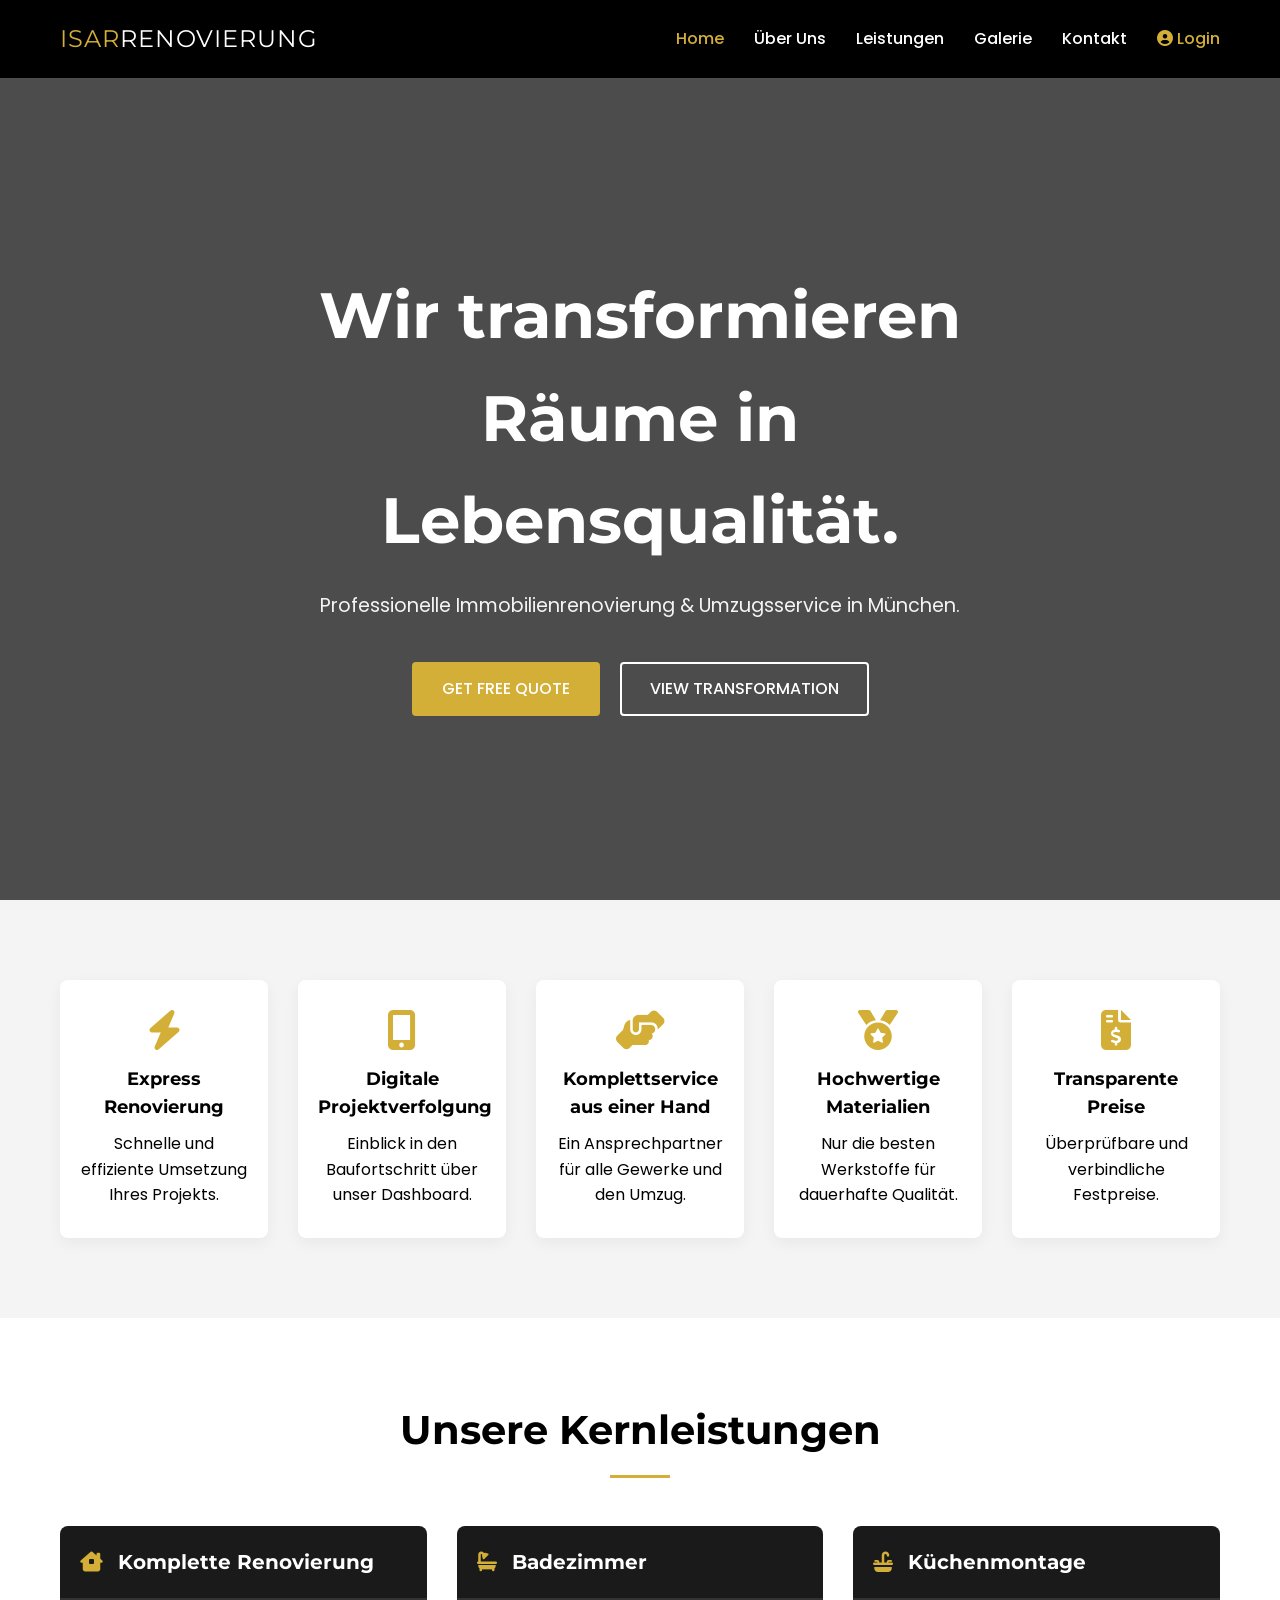
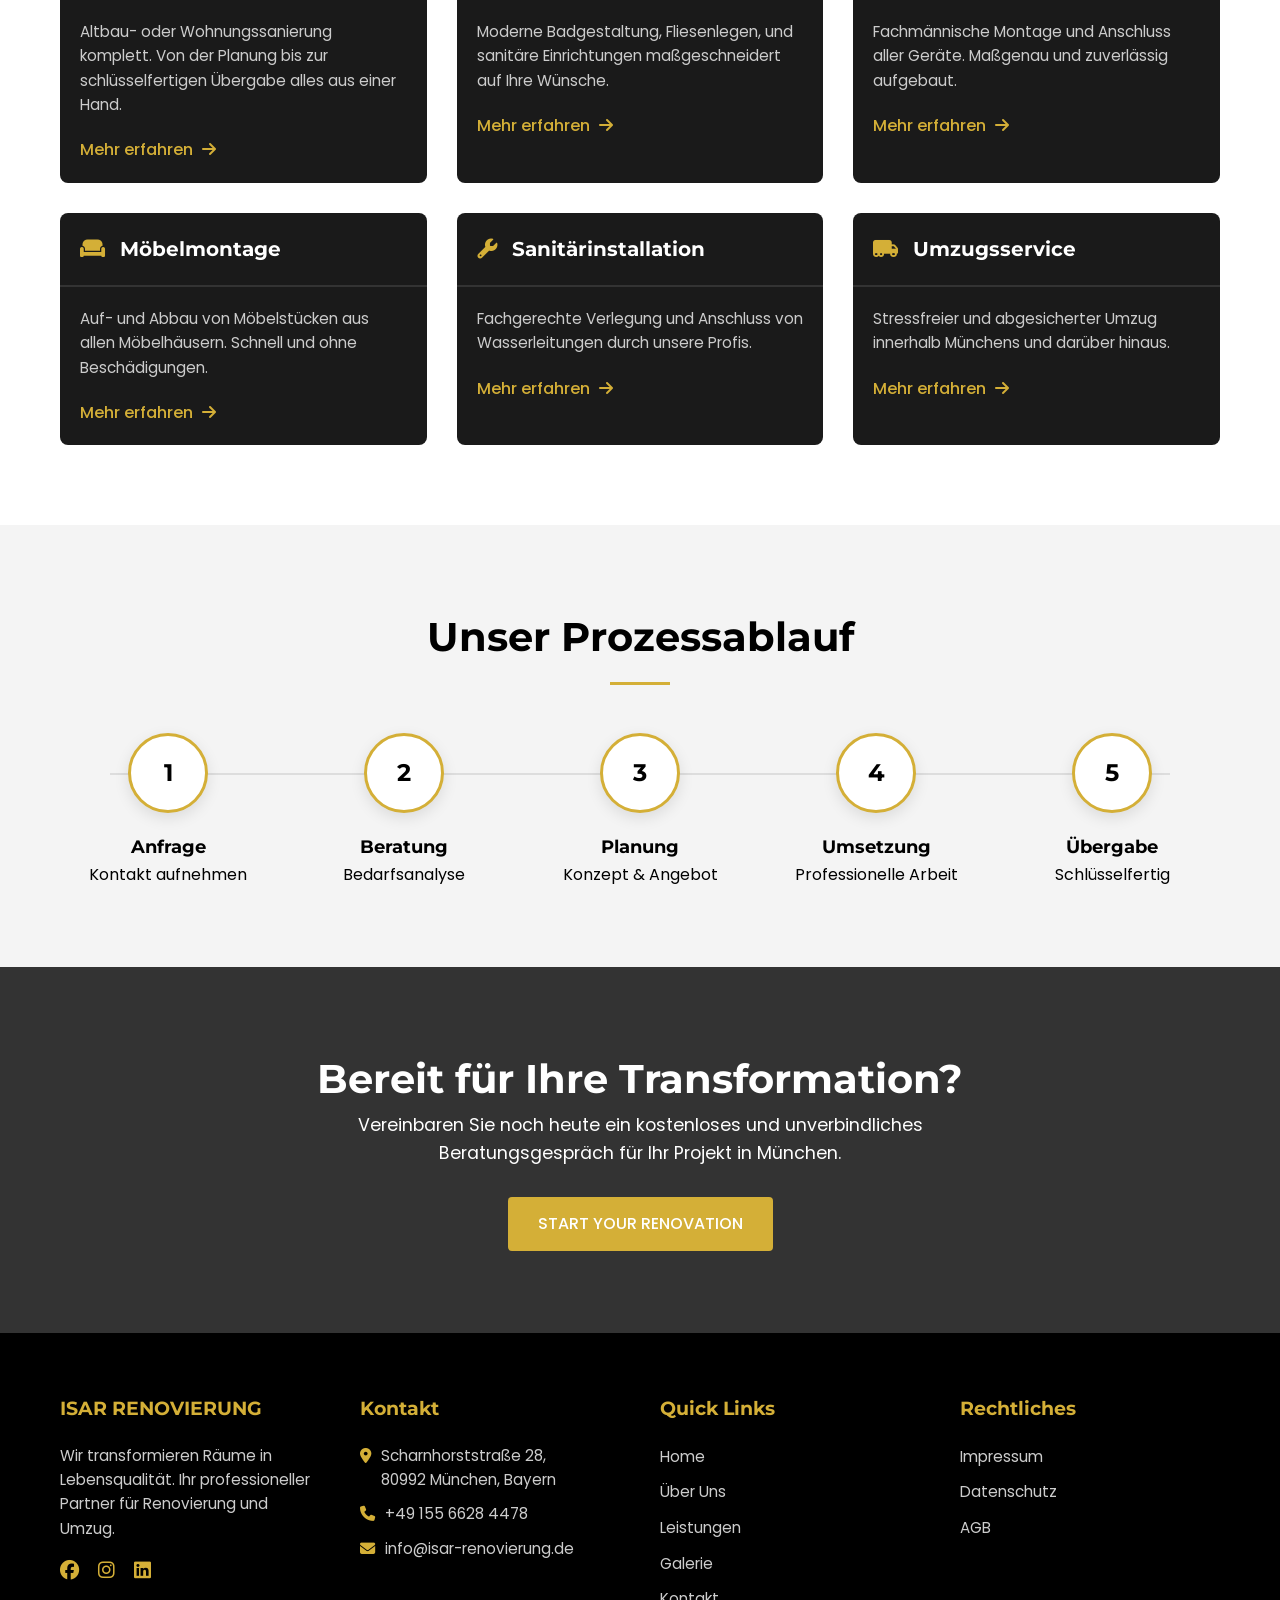
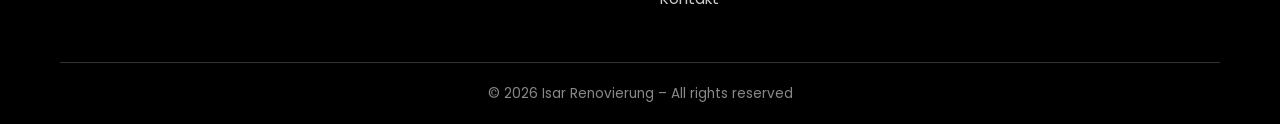
==== index.html @ ba37b437 "Initial website upload" ====
<!DOCTYPE html>
<html lang="de">

<head>
    <meta charset="UTF-8">
    <meta name="viewport" content="width=device-width, initial-scale=1.0">
    <meta name="description"
        content="Professionelle Immobilienrenovierung & Umzugsservice in München. Isar Renovierung transformiert Ihre Räume in Lebensqualität.">
    <title>Isar Renovierung | Ihr Renovierungspartner in München</title>

    <!-- Link to FontAwesome for Icons -->
    <link rel="stylesheet" href="https://cdnjs.cloudflare.com/ajax/libs/font-awesome/6.4.0/css/all.min.css">

    <!-- Custom CSS -->
    <link rel="stylesheet" href="css/styles.css">
</head>

<body>

    <!-- Navigation -->
    <nav class="navbar">
        <div class="container">
            <a href="index.html" class="logo">
                ISAR<span>RENOVIERUNG</span>
            </a>

            <div class="hamburger">
                <div></div>
                <div></div>
                <div></div>
            </div>

            <ul class="nav-links">
                <li><a href="index.html" class="active">Home</a></li>
                <li><a href="ueber-uns.html">Über Uns</a></li>
                <li><a href="leistungen.html">Leistungen</a></li>
                <li><a href="galerie.html">Galerie</a></li>
                <li><a href="kontakt.html">Kontakt</a></li>
                <!-- Special Feature Link -->
                <li><a href="dashboard-login.html" style="color: var(--primary-color);"><i
                            class="fa-solid fa-user-circle"></i> Login</a></li>
            </ul>
        </div>
    </nav>

    <!-- Hero Section -->
    <header class="hero">
        <div class="container hero-content">
            <h1>Wir transformieren Räume in Lebensqualität.</h1>
            <p>Professionelle Immobilienrenovierung & Umzugsservice in München.</p>
            <div class="hero-btns">
                <a href="kontakt.html" class="btn btn-primary">GET FREE QUOTE</a>
                <a href="galerie.html" class="btn btn-outline">VIEW TRANSFORMATION</a>
            </div>
        </div>
    </header>

    <!-- Advantages Section -->
    <section class="section advantages">
        <div class="container">
            <div class="advantages-grid">
                <div class="advantage-card">
                    <i class="fa-solid fa-bolt advantage-icon"></i>
                    <h3>Express Renovierung</h3>
                    <p>Schnelle und effiziente Umsetzung Ihres Projekts.</p>
                </div>
                <div class="advantage-card">
                    <i class="fa-solid fa-mobile-screen-button advantage-icon"></i>
                    <h3>Digitale Projektverfolgung</h3>
                    <p>Einblick in den Baufortschritt über unser Dashboard.</p>
                </div>
                <div class="advantage-card">
                    <i class="fa-solid fa-handshake-angle advantage-icon"></i>
                    <h3>Komplettservice aus einer Hand</h3>
                    <p>Ein Ansprechpartner für alle Gewerke und den Umzug.</p>
                </div>
                <div class="advantage-card">
                    <i class="fa-solid fa-medal advantage-icon"></i>
                    <h3>Hochwertige Materialien</h3>
                    <p>Nur die besten Werkstoffe für dauerhafte Qualität.</p>
                </div>
                <div class="advantage-card">
                    <i class="fa-solid fa-file-invoice-dollar advantage-icon"></i>
                    <h3>Transparente Preise</h3>
                    <p>Überprüfbare und verbindliche Festpreise.</p>
                </div>
            </div>
        </div>
    </section>

    <!-- Services Overview Section -->
    <section class="section">
        <div class="container">
            <h2 class="section-title">Unsere Kernleistungen</h2>
            <div class="services-grid">

                <div class="service-card">
                    <h3><i class="fa-solid fa-house-chimney-window"></i> Komplette Renovierung</h3>
                    <p>Altbau- oder Wohnungssanierung komplett. Von der Planung bis zur schlüsselfertigen Übergabe alles
                        aus einer Hand.</p>
                    <a href="leistungen.html#renovierung" class="service-link">Mehr erfahren <i
                            class="fa-solid fa-arrow-right"></i></a>
                </div>

                <div class="service-card">
                    <h3><i class="fa-solid fa-bath"></i> Badezimmer</h3>
                    <p>Moderne Badgestaltung, Fliesenlegen, und sanitäre Einrichtungen maßgeschneidert auf Ihre Wünsche.
                    </p>
                    <a href="leistungen.html#badezimmer" class="service-link">Mehr erfahren <i
                            class="fa-solid fa-arrow-right"></i></a>
                </div>

                <div class="service-card">
                    <h3><i class="fa-solid fa-sink"></i> Küchenmontage</h3>
                    <p>Fachmännische Montage und Anschluss aller Geräte. Maßgenau und zuverlässig aufgebaut.</p>
                    <a href="leistungen.html#kueche" class="service-link">Mehr erfahren <i
                            class="fa-solid fa-arrow-right"></i></a>
                </div>

                <div class="service-card">
                    <h3><i class="fa-solid fa-couch"></i> Möbelmontage</h3>
                    <p>Auf- und Abbau von Möbelstücken aus allen Möbelhäusern. Schnell und ohne Beschädigungen.</p>
                    <a href="leistungen.html#moebel" class="service-link">Mehr erfahren <i
                            class="fa-solid fa-arrow-right"></i></a>
                </div>

                <div class="service-card">
                    <h3><i class="fa-solid fa-wrench"></i> Sanitärinstallation</h3>
                    <p>Fachgerechte Verlegung und Anschluss von Wasserleitungen durch unsere Profis.</p>
                    <a href="leistungen.html#sanitaer" class="service-link">Mehr erfahren <i
                            class="fa-solid fa-arrow-right"></i></a>
                </div>

                <div class="service-card">
                    <h3><i class="fa-solid fa-truck-moving"></i> Umzugsservice</h3>
                    <p>Stressfreier und abgesicherter Umzug innerhalb Münchens und darüber hinaus.</p>
                    <a href="leistungen.html#umzug" class="service-link">Mehr erfahren <i
                            class="fa-solid fa-arrow-right"></i></a>
                </div>

            </div>
        </div>
    </section>

    <!-- Process Flow -->
    <section class="section process">
        <div class="container">
            <h2 class="section-title">Unser Prozessablauf</h2>
            <div class="process-steps">
                <div class="process-step">
                    <div class="step-number">1</div>
                    <h4>Anfrage</h4>
                    <p>Kontakt aufnehmen</p>
                </div>
                <div class="process-step">
                    <div class="step-number">2</div>
                    <h4>Beratung</h4>
                    <p>Bedarfsanalyse</p>
                </div>
                <div class="process-step">
                    <div class="step-number">3</div>
                    <h4>Planung</h4>
                    <p>Konzept & Angebot</p>
                </div>
                <div class="process-step">
                    <div class="step-number">4</div>
                    <h4>Umsetzung</h4>
                    <p>Professionelle Arbeit</p>
                </div>
                <div class="process-step">
                    <div class="step-number">5</div>
                    <h4>Übergabe</h4>
                    <p>Schlüsselfertig</p>
                </div>
            </div>
        </div>
    </section>

    <!-- Call to Action Overlay -->
    <section class="section cta-overlay">
        <div class="container">
            <h2>Bereit für Ihre Transformation?</h2>
            <p>Vereinbaren Sie noch heute ein kostenloses und unverbindliches Beratungsgespräch für Ihr Projekt in
                München.</p>
            <a href="kontakt.html" class="btn btn-primary">START YOUR RENOVATION</a>
        </div>
    </section>

    <!-- Footer -->
    <footer>
        <div class="container">
            <div class="footer-content">
                <div class="footer-col">
                    <h3>ISAR RENOVIERUNG</h3>
                    <p>Wir transformieren Räume in Lebensqualität. Ihr professioneller Partner für Renovierung und
                        Umzug.</p>
                    <div class="social-icons" style="margin-top: 15px;">
                        <a href="#" style="color: var(--primary-color); font-size: 1.2rem; margin-right: 15px;"><i
                                class="fa-brands fa-facebook"></i></a>
                        <a href="#" style="color: var(--primary-color); font-size: 1.2rem; margin-right: 15px;"><i
                                class="fa-brands fa-instagram"></i></a>
                        <a href="#" style="color: var(--primary-color); font-size: 1.2rem;"><i
                                class="fa-brands fa-linkedin"></i></a>
                    </div>
                </div>

                <div class="footer-col">
                    <h3>Kontakt</h3>
                    <p><i class="fa-solid fa-location-dot"></i> Scharnhorststraße 28, <br>80992 München, Bayern</p>
                    <p><i class="fa-solid fa-phone"></i> +49 155 6628 4478</p>
                    <p><i class="fa-solid fa-envelope"></i> info@isar-renovierung.de</p>
                </div>

                <div class="footer-col">
                    <h3>Quick Links</h3>
                    <ul class="footer-links">
                        <li><a href="index.html">Home</a></li>
                        <li><a href="ueber-uns.html">Über Uns</a></li>
                        <li><a href="leistungen.html">Leistungen</a></li>
                        <li><a href="galerie.html">Galerie</a></li>
                        <li><a href="kontakt.html">Kontakt</a></li>
                    </ul>
                </div>

                <div class="footer-col">
                    <h3>Rechtliches</h3>
                    <ul class="footer-links">
                        <li><a href="impressum.html">Impressum</a></li>
                        <li><a href="datenschutz.html">Datenschutz</a></li>
                        <li><a href="agb.html">AGB</a></li>
                    </ul>
                </div>
            </div>

            <div class="footer-bottom">
                <p>&copy; 2026 Isar Renovierung – All rights reserved</p>
            </div>
        </div>
    </footer>

    <!-- Custom JS -->
    <script src="js/script.js"></script>
</body>

</html>
---- css/styles.css ----
@import url('https://fonts.googleapis.com/css2?family=Montserrat:wght@700&family=Poppins:wght@400;500;600&display=swap');

:root {
    --primary-color: #D4AF37;
    /* Gold */
    --black: #000000;
    --white: #FFFFFF;
    --dark-gray: #1a1a1a;
    --light-gray: #f4f4f4;
    --border-color: #333333;

    --font-heading: 'Montserrat', sans-serif;
    --font-body: 'Poppins', sans-serif;

    --transition-speed: 0.3s;
}

* {
    margin: 0;
    padding: 0;
    box-sizing: border-box;
}

html {
    scroll-behavior: smooth;
}

body {
    font-family: var(--font-body);
    background-color: var(--white);
    color: var(--black);
    line-height: 1.6;
    overflow-x: hidden;
}

h1,
h2,
h3,
h4,
h5,
h6 {
    font-family: var(--font-heading);
    color: var(--black);
}

a {
    text-decoration: none;
    color: inherit;
    transition: color var(--transition-speed) ease;
}

ul {
    list-style: none;
}

/* Base Components */
.container {
    max-width: 1200px;
    margin: 0 auto;
    padding: 0 20px;
}

.section {
    padding: 80px 0;
}

/* Typography Enhancements */
.section-title {
    font-size: 2.5rem;
    text-align: center;
    margin-bottom: 3rem;
    position: relative;
    padding-bottom: 1rem;
}

.section-title::after {
    content: '';
    position: absolute;
    bottom: 0;
    left: 50%;
    transform: translateX(-50%);
    width: 60px;
    height: 3px;
    background-color: var(--primary-color);
}

/* Buttons */
.btn {
    display: inline-block;
    padding: 12px 28px;
    font-weight: 500;
    border-radius: 4px;
    cursor: pointer;
    transition: all var(--transition-speed) ease;
    border: 2px solid transparent;
    text-align: center;
}

.btn-primary {
    background-color: var(--primary-color);
    color: var(--white);
}

.btn-primary:hover {
    background-color: #b3932e;
    transform: translateY(-2px);
    box-shadow: 0 4px 15px rgba(212, 175, 55, 0.4);
}

.btn-outline {
    background-color: transparent;
    color: var(--white);
    border-color: var(--white);
}

.btn-outline:hover {
    background-color: var(--white);
    color: var(--black);
    transform: translateY(-2px);
}

.btn-gold {
    background-color: var(--primary-color);
    color: var(--white);
    border-radius: 30px;
    box-shadow: 0 4px 15px rgba(0, 0, 0, 0.2);
    font-weight: 600;
    transition: all 0.4s ease;
}

.btn-gold:hover {
    transform: translateY(-4px);
    box-shadow: 0 8px 25px rgba(212, 175, 55, 0.5);
    background-color: #e6c555;
}

.btn-outline:hover {
    background-color: var(--white);
    color: var(--black);
    transform: translateY(-2px);
}

/* Navigation */
.navbar {
    background-color: var(--black);
    color: var(--white);
    padding: 20px 0;
    position: fixed;
    width: 100%;
    top: 0;
    z-index: 1000;
    transition: padding var(--transition-speed) ease;
}

.navbar.scrolled {
    padding: 15px 0;
    box-shadow: 0 2px 10px rgba(0, 0, 0, 0.5);
}

.navbar .container {
    display: flex;
    justify-content: space-between;
    align-items: center;
}

.logo {
    font-family: var(--font-heading);
    font-size: 1.5rem;
    color: var(--primary-color);
    letter-spacing: 1px;
}

.logo span {
    color: var(--white);
}

.nav-links {
    display: flex;
    gap: 30px;
}

.nav-links a {
    font-weight: 500;
    font-size: 1rem;
}

.nav-links a:hover,
.nav-links a.active {
    color: var(--primary-color);
}

.hamburger {
    display: none;
    cursor: pointer;
    flex-direction: column;
    gap: 5px;
}

.hamburger div {
    width: 25px;
    height: 3px;
    background-color: var(--white);
    transition: all 0.3s ease;
}

/* Hero Section */
.hero {
    min-height: 100vh;
    background: linear-gradient(rgba(0, 0, 0, 0.7), rgba(0, 0, 0, 0.7)), url('https://images.unsplash.com/photo-1600596542815-ffad4c1539a9?ixlib=rb-4.0.3&auto=format&fit=crop&w=2000&q=80') center/cover no-repeat;
    display: flex;
    align-items: center;
    color: var(--white);
    text-align: center;
    padding-top: 80px;
    /* Offset for fixed nav */
}

.hero-content {
    max-width: 800px;
    margin: 0 auto;
}

.hero h1 {
    font-size: 4rem;
    margin-bottom: 20px;
    color: var(--white);
    animation: fadeInUp 1s ease-out;
}

.hero p {
    font-size: 1.2rem;
    margin-bottom: 40px;
    color: var(--light-gray);
    animation: fadeInUp 1s ease-out 0.2s both;
}

.hero-btns {
    display: flex;
    gap: 20px;
    justify-content: center;
    animation: fadeInUp 1s ease-out 0.4s both;
}

/* Advantages Section */
.advantages {
    background-color: var(--light-gray);
}

.advantages-grid {
    display: grid;
    grid-template-columns: repeat(auto-fit, minmax(200px, 1fr));
    gap: 30px;
    text-align: center;
}

.advantage-card {
    background: var(--white);
    padding: 30px 20px;
    border-radius: 8px;
    box-shadow: 0 5px 15px rgba(0, 0, 0, 0.05);
    transition: transform var(--transition-speed) ease;
}

.advantage-card:hover {
    transform: translateY(-10px);
}

.advantage-icon {
    font-size: 2.5rem;
    color: var(--primary-color);
    margin-bottom: 15px;
}

.advantage-card h3 {
    font-size: 1.1rem;
    margin-bottom: 10px;
}

/* Services Overview */
.services-grid {
    display: grid;
    grid-template-columns: repeat(auto-fit, minmax(300px, 1fr));
    gap: 30px;
}

.service-card {
    background: var(--dark-gray);
    color: var(--white);
    border-radius: 8px;
    overflow: hidden;
    position: relative;
    transition: transform var(--transition-speed) ease;
}

.service-card:hover {
    transform: translateY(-5px);
}

.service-card h3 {
    color: var(--white);
    padding: 20px;
    margin-bottom: 0;
    font-size: 1.25rem;
    border-bottom: 2px solid var(--border-color);
    display: flex;
    align-items: center;
    gap: 15px;
}

.service-card h3 i {
    color: var(--primary-color);
}

.service-card p {
    padding: 20px;
    color: #ccc;
    font-size: 0.95rem;
}

.service-link {
    display: block;
    padding: 0 20px 20px;
    color: var(--primary-color);
    font-weight: 500;
    margin-top: auto;
}

.service-link i {
    margin-left: 5px;
    transition: transform 0.3s ease;
}

.service-link:hover i {
    transform: translateX(5px);
}

/* Process Flow */
.process {
    background-color: var(--light-gray);
}

.process-steps {
    display: flex;
    justify-content: space-between;
    flex-wrap: wrap;
    gap: 20px;
    position: relative;
}

/* Simple timeline line for desktop */
@media (min-width: 768px) {
    .process-steps::before {
        content: '';
        position: absolute;
        top: 40px;
        left: 50px;
        right: 50px;
        height: 2px;
        background-color: #ddd;
        z-index: 1;
    }
}

.process-step {
    flex: 1;
    min-width: 150px;
    text-align: center;
    position: relative;
    z-index: 2;
}

.step-number {
    width: 80px;
    height: 80px;
    background-color: var(--white);
    border: 3px solid var(--primary-color);
    border-radius: 50%;
    display: flex;
    justify-content: center;
    align-items: center;
    font-size: 1.5rem;
    font-weight: 700;
    font-family: var(--font-heading);
    color: var(--black);
    margin: 0 auto 20px;
    box-shadow: 0 5px 15px rgba(0, 0, 0, 0.1);
    transition: all 0.3s ease;
}

.process-step:hover .step-number {
    background-color: var(--primary-color);
    color: var(--white);
}

.process-step h4 {
    font-size: 1.1rem;
}

/* Footer CTA */
.cta-overlay {
    background: linear-gradient(rgba(0, 0, 0, 0.8), rgba(0, 0, 0, 0.8)), url('https://images.unsplash.com/photo-1581094794329-c8112a89af12?ixlib=rb-4.0.3&auto=format&fit=crop&w=2000&q=80') center/cover fixed;
    text-align: center;
    color: var(--white);
}

.cta-overlay h2 {
    color: var(--white);
    font-size: 2.5rem;
}

.cta-overlay p {
    margin-bottom: 30px;
    font-size: 1.1rem;
    max-width: 600px;
    margin-left: auto;
    margin-right: auto;
}

/* Footer */
footer {
    background-color: var(--black);
    color: var(--white);
    padding: 60px 0 20px;
    border-top: 2px solid var(--border-color);
}

.footer-content {
    display: grid;
    grid-template-columns: repeat(auto-fit, minmax(250px, 1fr));
    gap: 40px;
    margin-bottom: 40px;
}

.footer-col h3 {
    color: var(--primary-color);
    font-size: 1.2rem;
    margin-bottom: 20px;
}

.footer-col p {
    color: #ccc;
    font-size: 0.95rem;
    margin-bottom: 10px;
    display: flex;
    align-items: flex-start;
    gap: 10px;
}

.footer-col i {
    color: var(--primary-color);
    margin-top: 4px;
}

.footer-links li {
    margin-bottom: 10px;
}

.footer-links a {
    color: #ccc;
    font-size: 0.95rem;
}

.footer-links a:hover {
    color: var(--primary-color);
}

.footer-bottom {
    text-align: center;
    padding-top: 20px;
    border-top: 1px solid var(--border-color);
    font-size: 0.85rem;
    color: #888;
}

/* Animations */
@keyframes fadeInUp {
    from {
        opacity: 0;
        transform: translateY(30px);
    }

    to {
        opacity: 1;
        transform: translateY(0);
    }
}

/* Responsive */
@media (max-width: 900px) {
    .nav-links {
        display: none;
        flex-direction: column;
        position: absolute;
        top: 100%;
        left: 0;
        width: 100%;
        background-color: var(--black);
        padding: 20px;
        text-align: center;
        border-top: 1px solid var(--border-color);
    }

    .nav-links.active {
        display: flex;
    }

    .hamburger {
        display: flex;
    }

    .hero h1 {
        font-size: 2.8rem;
    }

    .hero-btns {
        flex-direction: column;
        padding: 0 40px;
    }
}

@media (max-width: 600px) {
    .hero h1 {
        font-size: 2.2rem;
    }

    .section-title {
        font-size: 2rem;
    }
}

/* NEW REFINEMENT STYLES */
/* Hero Sections for Secondary Pages */
.page-hero {
    min-height: 60vh;
    display: flex;
    align-items: center;
    justify-content: center;
    text-align: center;
    color: var(--white);
    background-size: cover;
    background-position: center;
    background-repeat: no-repeat;
    position: relative;
    padding-top: 80px;
}

.page-hero::before {
    content: '';
    position: absolute;
    top: 0;
    left: 0;
    right: 0;
    bottom: 0;
    background: rgba(0, 0, 0, 0.6);
    z-index: 1;
}

.page-hero .container {
    position: relative;
    z-index: 2;
}

.page-hero h1 {
    font-size: 3rem;
    color: var(--white);
    margin-bottom: 20px;
    position: relative;
    display: inline-block;
    padding-bottom: 15px;
}

.page-hero h1::after {
    content: '';
    position: absolute;
    bottom: 0;
    left: 50%;
    transform: translateX(-50%);
    width: 80px;
    height: 4px;
    background-color: var(--primary-color);
}

.page-hero p {
    font-size: 1.2rem;
    max-width: 800px;
    margin: 0 auto;
}

/* Service Images Hover Effect */
.service-detail-image img {
    width: 100%;
    height: 400px;
    object-fit: cover;
    border-radius: 12px;
    box-shadow: 0 10px 30px rgba(0, 0, 0, 0.15);
    transition: transform 0.4s ease, box-shadow 0.4s ease;
    cursor: pointer;
}

.service-detail-image img:hover {
    transform: translateY(-5px) scale(1.03);
    box-shadow: 0 0 25px rgba(212, 175, 55, 0.6);
}

/* Gallery Before Effect */
.gallery-image-before img {
    filter: grayscale(40%) brightness(80%);
}

/* Legal Pages Wrapper */
.legal-content {
    max-width: 900px;
    margin: 0 auto;
    background: var(--white);
    padding: 60px 40px;
    border-radius: 8px;
    box-shadow: 0 5px 20px rgba(0, 0, 0, 0.05);
}

.legal-content h1 {
    font-size: 2.5rem;
    margin-bottom: 30px;
    color: var(--black);
    position: relative;
    padding-bottom: 15px;
}

.legal-content h1::after {
    content: '';
    position: absolute;
    bottom: 0;
    left: 0;
    width: 60px;
    height: 3px;
    background-color: var(--primary-color);
}

.legal-content h2 {
    font-size: 1.8rem;
    margin-top: 40px;
    margin-bottom: 20px;
    color: var(--black);
}

.legal-content h3 {
    font-size: 1.4rem;
    margin-top: 30px;
    margin-bottom: 15px;
}

.legal-content p,
.legal-content ul {
    font-size: 1rem;
    color: #444;
    margin-bottom: 20px;
    line-height: 1.8;
}

.legal-content ul {
    padding-left: 20px;
    list-style-type: square;
}

.legal-content ul li::marker {
    color: var(--primary-color);
}

/* Premium Lightbox Modal */
.lightbox-modal {
    display: none;
    position: fixed;
    z-index: 9999;
    left: 0;
    top: 0;
    width: 100%;
    height: 100%;
    background-color: rgba(0, 0, 0, 0.9);
    opacity: 0;
    transition: opacity 0.4s ease;
    align-items: center;
    justify-content: center;
}

.lightbox-modal.active {
    display: flex;
    opacity: 1;
}

.lightbox-content {
    max-width: 90vw;
    max-height: 90vh;
    border-radius: 12px;
    box-shadow: 0 0 40px rgba(212, 175, 55, 0.4);
    transform: scale(0.95);
    transition: transform 0.4s ease;
    object-fit: contain;
}

.lightbox-modal.active .lightbox-content {
    transform: scale(1);
}

.lightbox-close {
    position: absolute;
    top: 25px;
    right: 35px;
    color: var(--white);
    font-size: 40px;
    font-weight: 300;
    cursor: pointer;
    transition: color 0.3s, transform 0.3s;
}

.lightbox-close:hover {
    color: var(--primary-color);
    transform: scale(1.1);
}

/* Gallery Side-by-Side Showcase */
.gallery-showcase {
    display: flex;
    gap: 20px;
    margin-bottom: 25px;
}

.gallery-showcase .gallery-img-container {
    flex: 1;
    position: relative;
    border-radius: 12px;
    overflow: hidden;
    box-shadow: 0 10px 30px rgba(0, 0, 0, 0.15);
}

.gallery-showcase img {
    width: 100%;
    height: 450px;
    object-fit: cover;
    display: block;
}

.gallery-showcase .image-label {
    position: absolute;
    top: 20px;
    left: 20px;
    background: var(--primary-color);
    color: var(--white);
    padding: 6px 18px;
    border-radius: 4px;
    font-weight: 700;
    text-transform: uppercase;
    font-size: 0.85rem;
    letter-spacing: 1px;
    box-shadow: 0 4px 15px rgba(0, 0, 0, 0.3);
    z-index: 10;
}

.gallery-info-center {
    text-align: center;
    max-width: 800px;
    margin: 0 auto 80px auto;
}

.gallery-info-center h3 {
    font-size: 2rem;
    margin-bottom: 15px;
}

.gallery-info-center p {
    color: #555;
    font-size: 1.1rem;
    line-height: 1.6;
}

@media (max-width: 768px) {
    .gallery-showcase {
        flex-direction: column;
    }
}

/* Premium Gallery specific overrides */
.gallery-hero {
    min-height: 75vh;
    background: linear-gradient(rgba(0, 0, 0, 0.7), rgba(0, 0, 0, 0.7)), url('../images/gallery_hero_bg_1772182798616.png') center/cover no-repeat;
}

.gallery-hero h1::after {
    width: 80px;
}

.gallery-showcase .gallery-img-container {
    border-radius: 16px;
    overflow: hidden;
    position: relative;
    box-shadow: 0 10px 25px rgba(0, 0, 0, 0.1);
}

.gallery-showcase .gallery-img-container img {
    border-radius: 16px;
    transition: transform 0.4s ease, box-shadow 0.4s ease, filter 0.4s ease;
    cursor: pointer;
}

.gallery-showcase .gallery-img-container img:hover {
    transform: scale(1.03);
    box-shadow: 0 15px 40px rgba(0, 0, 0, 0.25);
}

/* BEFORE Image Styling */
.gallery-image-before img {
    filter: grayscale(60%) brightness(65%) contrast(85%);
}

.gallery-image-before img:hover {
    filter: grayscale(20%) brightness(85%) contrast(95%);
}

/* AFTER Image Styling */
.gallery-image-after img {
    filter: none;
}

/* Badges */
.badge-before,
.badge-after {
    position: absolute;
    top: 20px;
    left: 20px;
    padding: 6px 16px;
    border-radius: 4px;
    font-weight: 700;
    font-size: 0.85rem;
    letter-spacing: 1px;
    z-index: 10;
    box-shadow: 0 4px 15px rgba(0, 0, 0, 0.3);
    text-transform: uppercase;
}

.badge-before {
    background: var(--dark-gray);
    color: var(--white);
}

.badge-after {
    background: var(--primary-color);
    color: var(--white);
}
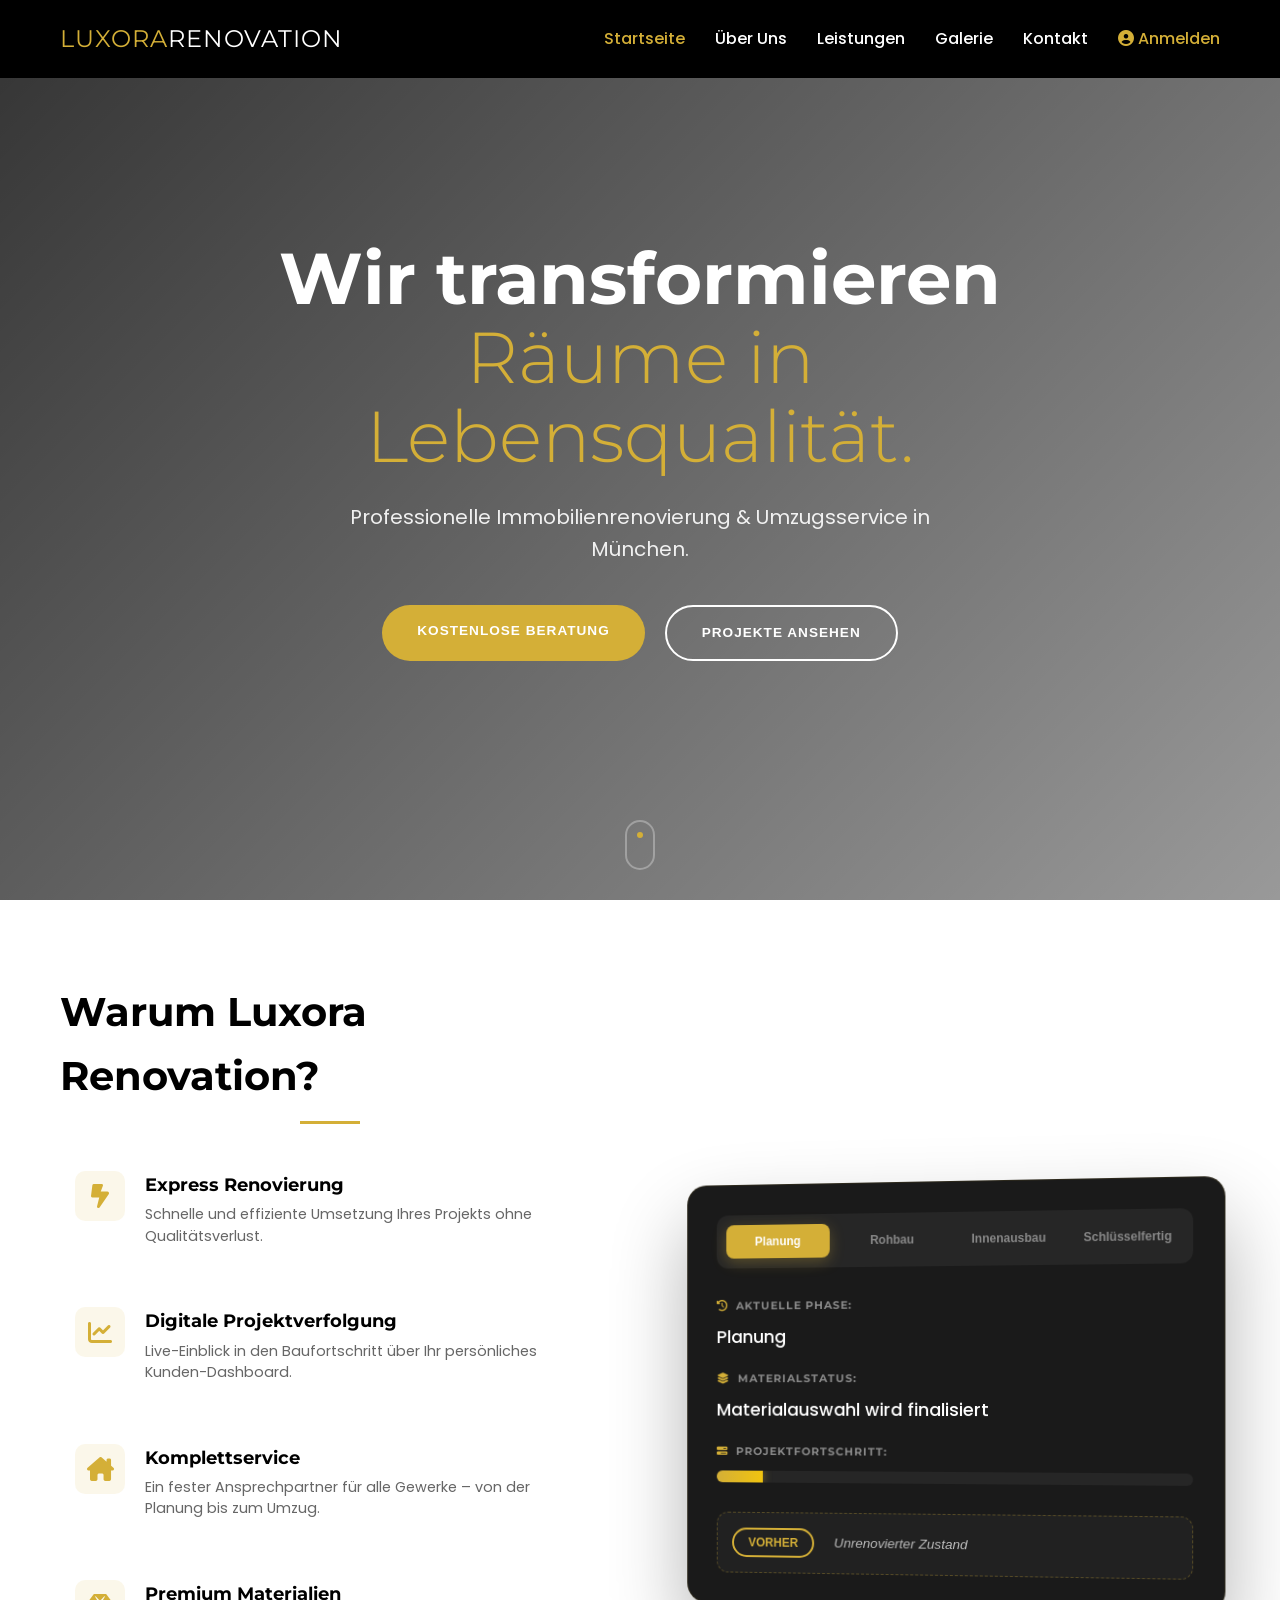
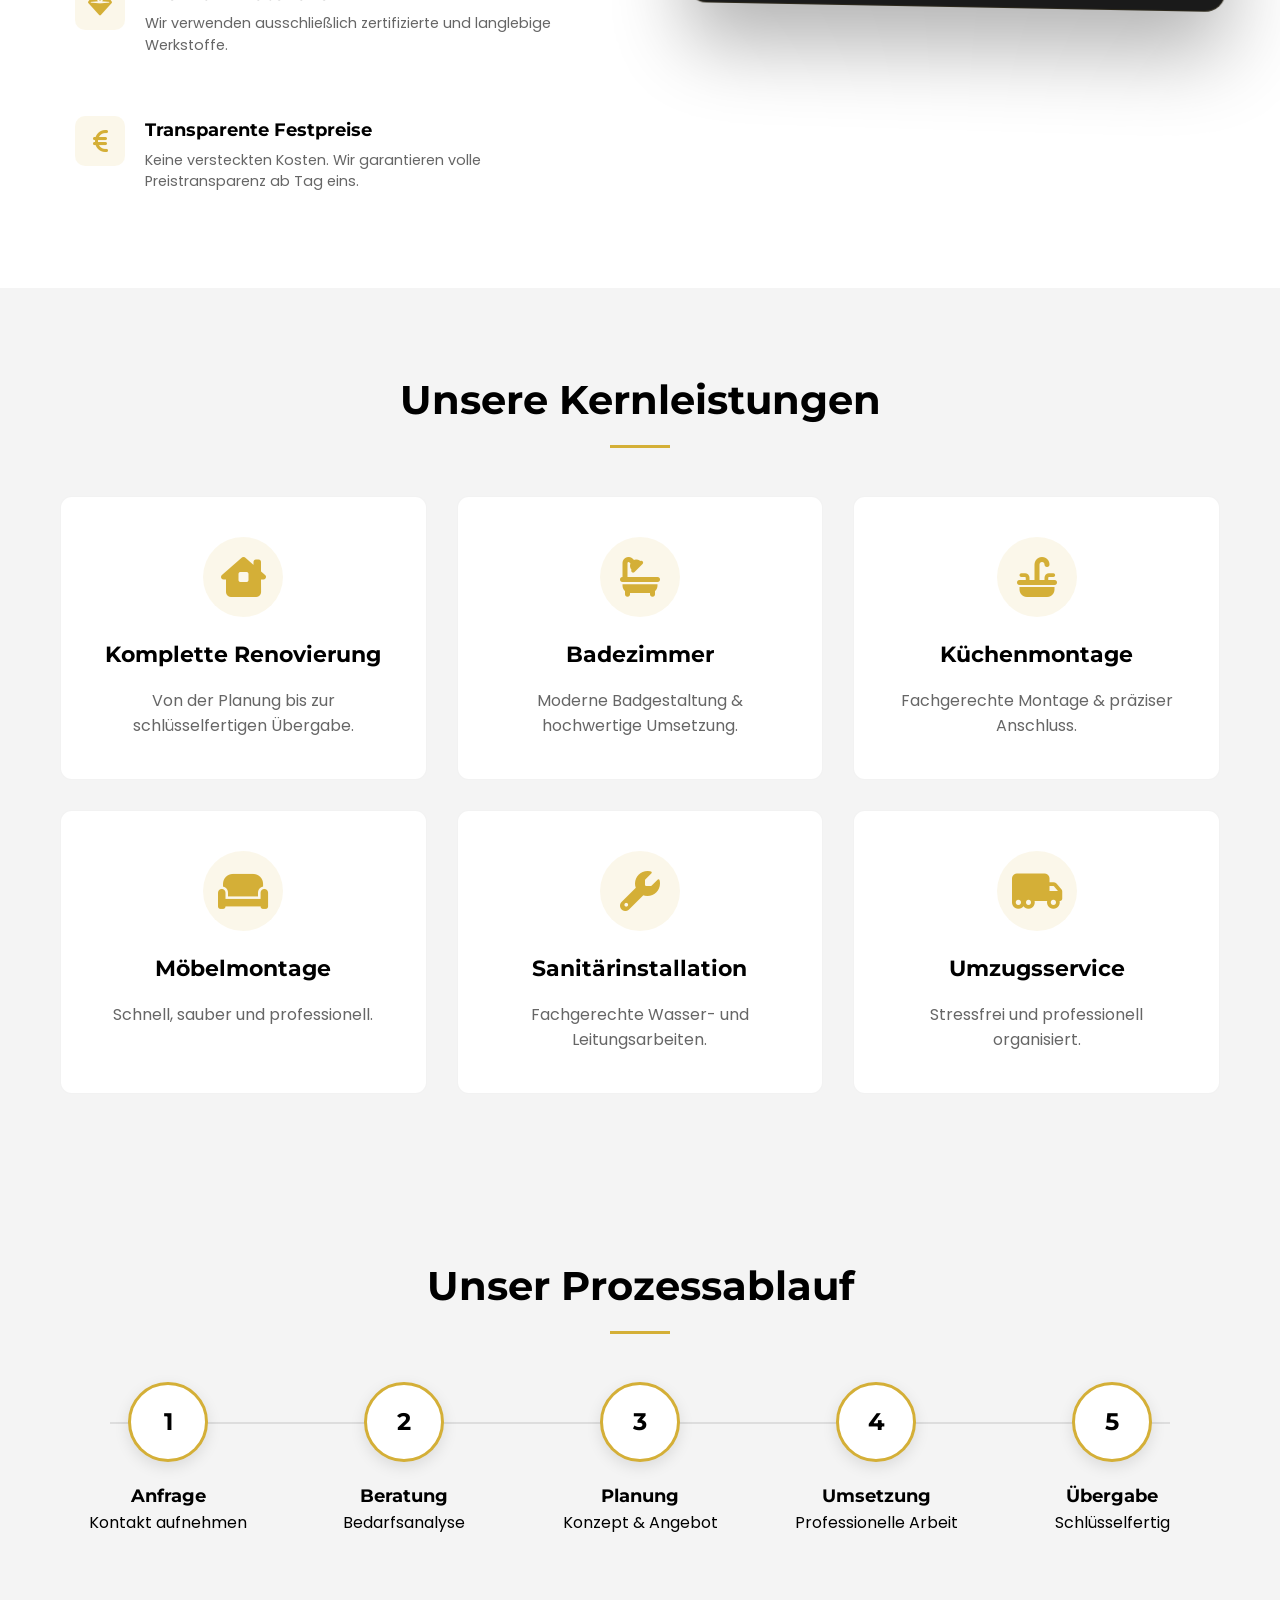
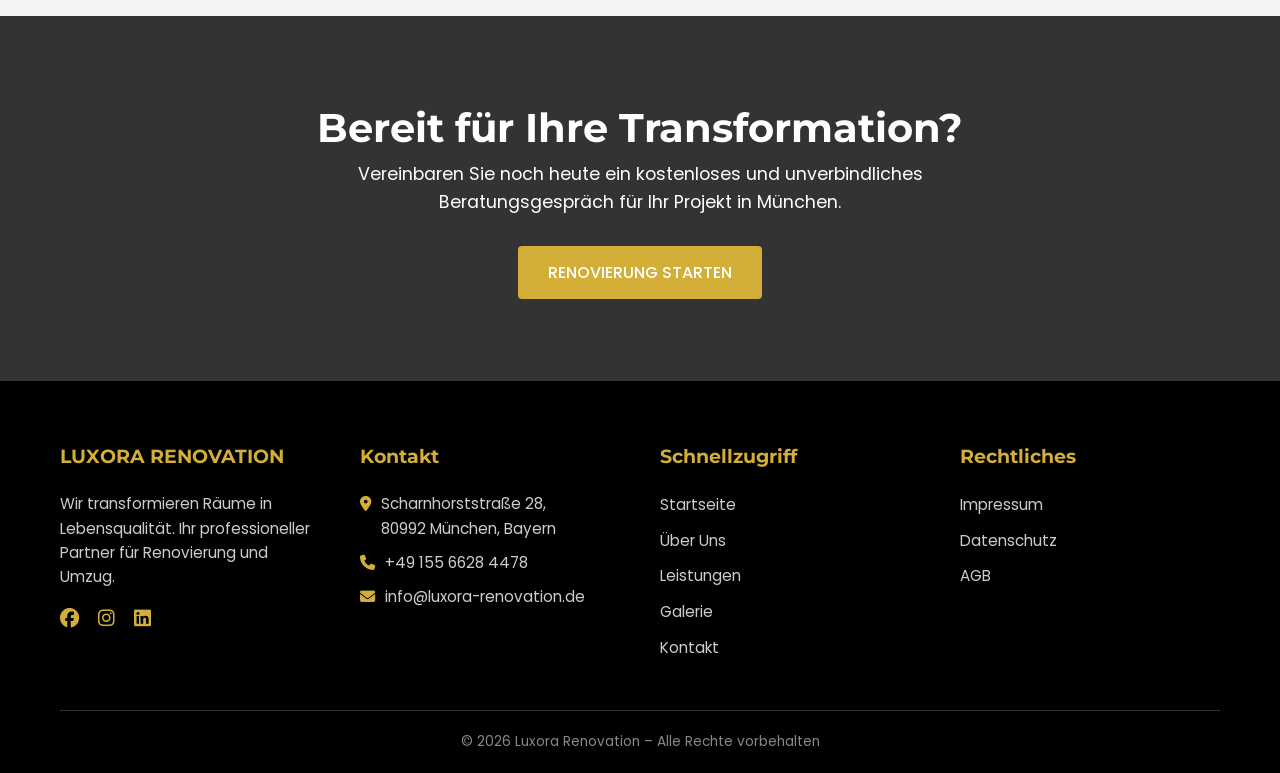
==== commit e529bc5e: "Neue Änderungen" ====
--- a/index.html
+++ b/index.html
@@ -5,8 +5,8 @@
     <meta charset="UTF-8">
     <meta name="viewport" content="width=device-width, initial-scale=1.0">
     <meta name="description"
-        content="Professionelle Immobilienrenovierung & Umzugsservice in München. Isar Renovierung transformiert Ihre Räume in Lebensqualität.">
-    <title>Isar Renovierung | Ihr Renovierungspartner in München</title>
+        content="Professionelle Immobilienrenovierung & Umzugsservice in München. Luxora Renovation transformiert Ihre Räume in Lebensqualität.">
+    <title>Luxora Renovation | Ihr Renovierungspartner in München</title>
 
     <!-- Link to FontAwesome for Icons -->
     <link rel="stylesheet" href="https://cdnjs.cloudflare.com/ajax/libs/font-awesome/6.4.0/css/all.min.css">
@@ -21,7 +21,7 @@
     <nav class="navbar">
         <div class="container">
             <a href="index.html" class="logo">
-                ISAR<span>RENOVIERUNG</span>
+                LUXORA<span>RENOVATION</span>
             </a>
 
             <div class="hamburger">
@@ -31,113 +31,168 @@
             </div>
 
             <ul class="nav-links">
-                <li><a href="index.html" class="active">Home</a></li>
+                <li><a href="index.html" class="active">Startseite</a></li>
                 <li><a href="ueber-uns.html">Über Uns</a></li>
                 <li><a href="leistungen.html">Leistungen</a></li>
                 <li><a href="galerie.html">Galerie</a></li>
                 <li><a href="kontakt.html">Kontakt</a></li>
                 <!-- Special Feature Link -->
                 <li><a href="dashboard-login.html" style="color: var(--primary-color);"><i
-                            class="fa-solid fa-user-circle"></i> Login</a></li>
+                            class="fa-solid fa-user-circle"></i> Anmelden</a></li>
             </ul>
         </div>
     </nav>
 
-    <!-- Hero Section -->
-    <header class="hero">
-        <div class="container hero-content">
-            <h1>Wir transformieren Räume in Lebensqualität.</h1>
-            <p>Professionelle Immobilienrenovierung & Umzugsservice in München.</p>
-            <div class="hero-btns">
-                <a href="kontakt.html" class="btn btn-primary">GET FREE QUOTE</a>
-                <a href="galerie.html" class="btn btn-outline">VIEW TRANSFORMATION</a>
-            </div>
+    <!-- Premium Hero Section -->
+    <header class="premium-hero">
+        <div class="hero-overlay"></div>
+        <div class="hero-content">
+            <h1>
+                Wir transformieren<br>
+                <span>Räume in Lebensqualität.</span>
+            </h1>
+            <p>
+                Professionelle Immobilienrenovierung & Umzugsservice in München.
+            </p>
+            <div class="hero-buttons">
+                <a href="kontakt.html" class="btn-primary">KOSTENLOSE BERATUNG</a>
+                <a href="galerie.html" class="btn-secondary">PROJEKTE ANSEHEN</a>
+            </div>
+        </div>
+        <div class="scroll-indikator">
+            <span></span>
         </div>
     </header>
 
     <!-- Advantages Section -->
     <section class="section advantages">
         <div class="container">
-            <div class="advantages-grid">
-                <div class="advantage-card">
-                    <i class="fa-solid fa-bolt advantage-icon"></i>
-                    <h3>Express Renovierung</h3>
-                    <p>Schnelle und effiziente Umsetzung Ihres Projekts.</p>
-                </div>
-                <div class="advantage-card">
-                    <i class="fa-solid fa-mobile-screen-button advantage-icon"></i>
-                    <h3>Digitale Projektverfolgung</h3>
-                    <p>Einblick in den Baufortschritt über unser Dashboard.</p>
-                </div>
-                <div class="advantage-card">
-                    <i class="fa-solid fa-handshake-angle advantage-icon"></i>
-                    <h3>Komplettservice aus einer Hand</h3>
-                    <p>Ein Ansprechpartner für alle Gewerke und den Umzug.</p>
-                </div>
-                <div class="advantage-card">
-                    <i class="fa-solid fa-medal advantage-icon"></i>
-                    <h3>Hochwertige Materialien</h3>
-                    <p>Nur die besten Werkstoffe für dauerhafte Qualität.</p>
-                </div>
-                <div class="advantage-card">
-                    <i class="fa-solid fa-file-invoice-dollar advantage-icon"></i>
-                    <h3>Transparente Preise</h3>
-                    <p>Überprüfbare und verbindliche Festpreise.</p>
+            <div class="advantages-layout">
+                <div class="advantages-info">
+                    <h2 class="section-title" style="text-align: left; margin-bottom: 2rem;">Warum Luxora Renovation?
+                    </h2>
+                    <div class="advantages-list">
+                        <div class="advantage-item">
+                            <i class="fa-solid fa-bolt-lightning"></i>
+                            <div>
+                                <h4>Express Renovierung</h4>
+                                <p>Schnelle und effiziente Umsetzung Ihres Projekts ohne Qualitätsverlust.</p>
+                            </div>
+                        </div>
+                        <div class="advantage-item">
+                            <i class="fa-solid fa-chart-line"></i>
+                            <div>
+                                <h4>Digitale Projektverfolgung</h4>
+                                <p>Live-Einblick in den Baufortschritt über Ihr persönliches Kunden-Dashboard.</p>
+                            </div>
+                        </div>
+                        <div class="advantage-item">
+                            <i class="fa-solid fa-house-chimney"></i>
+                            <div>
+                                <h4>Komplettservice</h4>
+                                <p>Ein fester Ansprechpartner für alle Gewerke – von der Planung bis zum Umzug.</p>
+                            </div>
+                        </div>
+                        <div class="advantage-item">
+                            <i class="fa-solid fa-gem"></i>
+                            <div>
+                                <h4>Premium Materialien</h4>
+                                <p>Wir verwenden ausschließlich zertifizierte und langlebige Werkstoffe.</p>
+                            </div>
+                        </div>
+                        <div class="advantage-item">
+                            <i class="fa-solid fa-euro-sign"></i>
+                            <div>
+                                <h4>Transparente Festpreise</h4>
+                                <p>Keine versteckten Kosten. Wir garantieren volle Preistransparenz ab Tag eins.</p>
+                            </div>
+                        </div>
+                    </div>
+                </div>
+
+                <div class="advantages-graphic">
+                    <div class="renovierungs-dashboard">
+                        <div class="dashboard-container">
+                            <!-- Phasen Navigation -->
+                            <div class="phasen-navigation">
+                                <button data-phase="planung" class="aktiv">Planung</button>
+                                <button data-phase="rohbau">Rohbau</button>
+                                <button data-phase="innenausbau">Innenausbau</button>
+                                <button data-phase="schluesselfertig">Schlüsselfertig</button>
+                            </div>
+
+                            <!-- Dashboard Karte -->
+                            <div class="dashboard-karte">
+                                <div class="projekt-status">
+                                    <h3><i class="fa-solid fa-clock-rotate-left"></i> Aktuelle Phase:</h3>
+                                    <p id="phasen-text">Planung</p>
+                                </div>
+
+                                <div class="material-status">
+                                    <h3><i class="fa-solid fa-layer-group"></i> Materialstatus:</h3>
+                                    <p id="material-text">Materialauswahl wird finalisiert</p>
+                                </div>
+
+                                <div class="fortschritt">
+                                    <h3><i class="fa-solid fa-bars-progress"></i> Projektfortschritt:</h3>
+                                    <div class="fortschritt-balken">
+                                        <div id="fortschritt-wert" style="width: 10%;"></div>
+                                    </div>
+                                </div>
+
+                                <!-- Vorher Nachher Umschalter -->
+                                <div class="vorher-nachher">
+                                    <button id="toggleZustand">VORHER</button>
+                                    <div id="zustandAnzeige">Unrenovierter Zustand</div>
+                                </div>
+                            </div>
+                        </div>
+                    </div>
                 </div>
             </div>
         </div>
     </section>
 
     <!-- Services Overview Section -->
-    <section class="section">
+    <section class="section leistungen-vorschau">
         <div class="container">
             <h2 class="section-title">Unsere Kernleistungen</h2>
-            <div class="services-grid">
-
-                <div class="service-card">
-                    <h3><i class="fa-solid fa-house-chimney-window"></i> Komplette Renovierung</h3>
-                    <p>Altbau- oder Wohnungssanierung komplett. Von der Planung bis zur schlüsselfertigen Übergabe alles
-                        aus einer Hand.</p>
-                    <a href="leistungen.html#renovierung" class="service-link">Mehr erfahren <i
-                            class="fa-solid fa-arrow-right"></i></a>
-                </div>
-
-                <div class="service-card">
-                    <h3><i class="fa-solid fa-bath"></i> Badezimmer</h3>
-                    <p>Moderne Badgestaltung, Fliesenlegen, und sanitäre Einrichtungen maßgeschneidert auf Ihre Wünsche.
-                    </p>
-                    <a href="leistungen.html#badezimmer" class="service-link">Mehr erfahren <i
-                            class="fa-solid fa-arrow-right"></i></a>
-                </div>
-
-                <div class="service-card">
-                    <h3><i class="fa-solid fa-sink"></i> Küchenmontage</h3>
-                    <p>Fachmännische Montage und Anschluss aller Geräte. Maßgenau und zuverlässig aufgebaut.</p>
-                    <a href="leistungen.html#kueche" class="service-link">Mehr erfahren <i
-                            class="fa-solid fa-arrow-right"></i></a>
-                </div>
-
-                <div class="service-card">
-                    <h3><i class="fa-solid fa-couch"></i> Möbelmontage</h3>
-                    <p>Auf- und Abbau von Möbelstücken aus allen Möbelhäusern. Schnell und ohne Beschädigungen.</p>
-                    <a href="leistungen.html#moebel" class="service-link">Mehr erfahren <i
-                            class="fa-solid fa-arrow-right"></i></a>
-                </div>
-
-                <div class="service-card">
-                    <h3><i class="fa-solid fa-wrench"></i> Sanitärinstallation</h3>
-                    <p>Fachgerechte Verlegung und Anschluss von Wasserleitungen durch unsere Profis.</p>
-                    <a href="leistungen.html#sanitaer" class="service-link">Mehr erfahren <i
-                            class="fa-solid fa-arrow-right"></i></a>
-                </div>
-
-                <div class="service-card">
-                    <h3><i class="fa-solid fa-truck-moving"></i> Umzugsservice</h3>
-                    <p>Stressfreier und abgesicherter Umzug innerhalb Münchens und darüber hinaus.</p>
-                    <a href="leistungen.html#umzug" class="service-link">Mehr erfahren <i
-                            class="fa-solid fa-arrow-right"></i></a>
-                </div>
-
+            <div class="service-grid">
+                <a href="leistungen.html#renovierung" class="service-card" data-service="renovierung">
+                    <div class="service-icon"><i class="fa-solid fa-house-chimney-window"></i></div>
+                    <h3>Komplette Renovierung</h3>
+                    <p>Von der Planung bis zur schlüsselfertigen Übergabe.</p>
+                </a>
+
+                <a href="leistungen.html#badezimmer" class="service-card" data-service="badezimmer">
+                    <div class="service-icon"><i class="fa-solid fa-bath"></i></div>
+                    <h3>Badezimmer</h3>
+                    <p>Moderne Badgestaltung & hochwertige Umsetzung.</p>
+                </a>
+
+                <a href="leistungen.html#kueche" class="service-card" data-service="kueche">
+                    <div class="service-icon"><i class="fa-solid fa-sink"></i></div>
+                    <h3>Küchenmontage</h3>
+                    <p>Fachgerechte Montage & präziser Anschluss.</p>
+                </a>
+
+                <a href="leistungen.html#moebel" class="service-card" data-service="moebel">
+                    <div class="service-icon"><i class="fa-solid fa-couch"></i></div>
+                    <h3>Möbelmontage</h3>
+                    <p>Schnell, sauber und professionell.</p>
+                </a>
+
+                <a href="leistungen.html#sanitaer" class="service-card" data-service="sanitaer">
+                    <div class="service-icon"><i class="fa-solid fa-wrench"></i></div>
+                    <h3>Sanitärinstallation</h3>
+                    <p>Fachgerechte Wasser- und Leitungsarbeiten.</p>
+                </a>
+
+                <a href="leistungen.html#umzug" class="service-card" data-service="umzug">
+                    <div class="service-icon"><i class="fa-solid fa-truck-moving"></i></div>
+                    <h3>Umzugsservice</h3>
+                    <p>Stressfrei und professionell organisiert.</p>
+                </a>
             </div>
         </div>
     </section>
@@ -182,7 +237,7 @@
             <h2>Bereit für Ihre Transformation?</h2>
             <p>Vereinbaren Sie noch heute ein kostenloses und unverbindliches Beratungsgespräch für Ihr Projekt in
                 München.</p>
-            <a href="kontakt.html" class="btn btn-primary">START YOUR RENOVATION</a>
+            <a href="kontakt.html" class="btn btn-primary">RENOVIERUNG STARTEN</a>
         </div>
     </section>
 
@@ -191,7 +246,7 @@
         <div class="container">
             <div class="footer-content">
                 <div class="footer-col">
-                    <h3>ISAR RENOVIERUNG</h3>
+                    <h3>LUXORA RENOVATION</h3>
                     <p>Wir transformieren Räume in Lebensqualität. Ihr professioneller Partner für Renovierung und
                         Umzug.</p>
                     <div class="social-icons" style="margin-top: 15px;">
@@ -208,13 +263,14 @@
                     <h3>Kontakt</h3>
                     <p><i class="fa-solid fa-location-dot"></i> Scharnhorststraße 28, <br>80992 München, Bayern</p>
                     <p><i class="fa-solid fa-phone"></i> +49 155 6628 4478</p>
-                    <p><i class="fa-solid fa-envelope"></i> info@isar-renovierung.de</p>
+                    <p><i class="fa-solid fa-envelope"></i> <a
+                            href="mailto:info@webtech-agentur.de">info@luxora-renovation.de</a></p>
                 </div>
 
                 <div class="footer-col">
-                    <h3>Quick Links</h3>
+                    <h3>Schnellzugriff</h3>
                     <ul class="footer-links">
-                        <li><a href="index.html">Home</a></li>
+                        <li><a href="index.html">Startseite</a></li>
                         <li><a href="ueber-uns.html">Über Uns</a></li>
                         <li><a href="leistungen.html">Leistungen</a></li>
                         <li><a href="galerie.html">Galerie</a></li>
@@ -233,7 +289,7 @@
             </div>
 
             <div class="footer-bottom">
-                <p>&copy; 2026 Isar Renovierung – All rights reserved</p>
+                <p>&copy; 2026 Luxora Renovation – Alle Rechte vorbehalten</p>
             </div>
         </div>
     </footer>
--- a/css/styles.css
+++ b/css/styles.css
@@ -203,135 +203,417 @@
     transition: all 0.3s ease;
 }
 
-/* Hero Section */
-.hero {
-    min-height: 100vh;
-    background: linear-gradient(rgba(0, 0, 0, 0.7), rgba(0, 0, 0, 0.7)), url('https://images.unsplash.com/photo-1600596542815-ffad4c1539a9?ixlib=rb-4.0.3&auto=format&fit=crop&w=2000&q=80') center/cover no-repeat;
+/* Premium Hero Section */
+.premium-hero {
+    position: relative;
+    height: 100vh;
     display: flex;
     align-items: center;
-    color: var(--white);
+    justify-content: center;
     text-align: center;
-    padding-top: 80px;
-    /* Offset for fixed nav */
+    color: var(--white);
+    background: url('https://images.unsplash.com/photo-1600596542815-ffad4c1539a9?ixlib=rb-4.0.3&auto=format&fit=crop&w=2000&q=80') center/cover no-repeat;
+    overflow: hidden;
+}
+
+.hero-overlay {
+    position: absolute;
+    top: 0;
+    left: 0;
+    width: 100%;
+    height: 100%;
+    background: linear-gradient(135deg, rgba(0, 0, 0, 0.8) 0%, rgba(0, 0, 0, 0.4) 100%);
+    z-index: 1;
 }
 
 .hero-content {
-    max-width: 800px;
-    margin: 0 auto;
-}
-
-.hero h1 {
-    font-size: 4rem;
-    margin-bottom: 20px;
+    position: relative;
+    z-index: 2;
+    max-width: 900px;
+    padding: 0 20px;
+}
+
+.premium-hero h1 {
+    font-size: 4.5rem;
+    line-height: 1.1;
+    margin-bottom: 25px;
     color: var(--white);
     animation: fadeInUp 1s ease-out;
 }
 
-.hero p {
-    font-size: 1.2rem;
+.premium-hero h1 span {
+    color: var(--primary-color);
+    display: block;
+    font-weight: 300;
+}
+
+.premium-hero p {
+    font-size: 1.25rem;
     margin-bottom: 40px;
-    color: var(--light-gray);
+    color: rgba(255, 255, 255, 0.9);
+    max-width: 600px;
+    margin-left: auto;
+    margin-right: auto;
     animation: fadeInUp 1s ease-out 0.2s both;
 }
 
-.hero-btns {
+.hero-buttons {
     display: flex;
     gap: 20px;
     justify-content: center;
     animation: fadeInUp 1s ease-out 0.4s both;
 }
 
+.hero-buttons a {
+    padding: 15px 35px;
+    border-radius: 50px;
+    font-weight: 600;
+    text-transform: uppercase;
+    letter-spacing: 1px;
+    font-size: 0.85rem;
+    transition: all 0.3s ease;
+}
+
+.btn-secondary {
+    background: transparent;
+    border: 2px solid var(--white);
+    color: var(--white);
+}
+
+.btn-secondary:hover {
+    background: var(--white);
+    color: var(--black);
+    transform: translateY(-3px);
+}
+
+.scroll-indikator {
+    position: absolute;
+    bottom: 30px;
+    left: 50%;
+    transform: translateX(-50%);
+    z-index: 2;
+}
+
+.scroll-indikator span {
+    width: 30px;
+    height: 50px;
+    border: 2px solid rgba(255, 255, 255, 0.3);
+    border-radius: 25px;
+    display: block;
+    position: relative;
+}
+
+.scroll-indikator span::before {
+    content: '';
+    width: 6px;
+    height: 6px;
+    background: var(--primary-color);
+    border-radius: 50%;
+    position: absolute;
+    top: 10px;
+    left: 50%;
+    transform: translateX(-50%);
+    animation: scrollDown 2s infinite;
+}
+
+@keyframes scrollDown {
+    0% {
+        opacity: 0;
+        transform: translate(-50%, 0);
+    }
+
+    30% {
+        opacity: 1;
+    }
+
+    100% {
+        opacity: 0;
+        transform: translate(-50%, 20px);
+    }
+}
+
+@media (max-width: 768px) {
+    .premium-hero h1 {
+        font-size: 3rem;
+    }
+
+    .hero-buttons {
+        flex-direction: column;
+        align-items: center;
+    }
+}
+
 /* Advantages Section */
+/* Modern Advantages Layout */
 .advantages {
+    background-color: var(--white);
+    overflow: hidden;
+}
+
+.advantages-layout {
+    display: grid;
+    grid-template-columns: 1fr 1fr;
+    gap: 80px;
+    align-items: center;
+}
+
+.advantages-list {
+    display: flex;
+    flex-direction: column;
+    gap: 30px;
+}
+
+.advantage-item {
+    display: flex;
+    gap: 20px;
+    align-items: flex-start;
+    padding: 15px;
+    border-radius: 12px;
+    transition: all 0.3s ease;
+}
+
+.advantage-item:hover {
+    background: var(--light-gray);
+    transform: translateX(10px);
+}
+
+.advantage-item i {
+    font-size: 1.5rem;
+    color: var(--primary-color);
+    background: rgba(212, 175, 55, 0.1);
+    width: 50px;
+    height: 50px;
+    display: flex;
+    align-items: center;
+    justify-content: center;
+    border-radius: 10px;
+    flex-shrink: 0;
+}
+
+.advantage-item h4 {
+    font-size: 1.1rem;
+    margin-bottom: 5px;
+    color: var(--black);
+}
+
+.advantage-item p {
+    font-size: 0.9rem;
+    color: #666;
+    line-height: 1.5;
+}
+
+/* Interactive Dashboard Redesign */
+.renovierungs-dashboard {
+    perspective: 1000px;
+}
+
+.dashboard-container {
+    background: var(--dark-gray);
+    border-radius: 20px;
+    padding: 30px;
+    box-shadow: 0 40px 80px rgba(0, 0, 0, 0.3);
+    border: 1px solid rgba(212, 175, 55, 0.1);
+    transform: rotateY(-5deg);
+    transition: transform 0.5s ease;
+}
+
+.dashboard-container:hover {
+    transform: rotateY(0deg) scale(1.02);
+}
+
+.phasen-navigation {
+    display: flex;
+    justify-content: space-between;
+    gap: 10px;
+    margin-bottom: 30px;
+    background: rgba(255, 255, 255, 0.05);
+    padding: 10px;
+    border-radius: 12px;
+}
+
+.phasen-navigation button {
+    flex: 1;
+    background: transparent;
+    border: none;
+    color: #888;
+    padding: 10px 5px;
+    font-size: 0.75rem;
+    font-weight: 600;
+    cursor: pointer;
+    border-radius: 8px;
+    transition: all 0.3s ease;
+    white-space: nowrap;
+}
+
+.phasen-navigation button.aktiv {
+    background: var(--primary-color);
+    color: var(--white);
+    box-shadow: 0 4px 15px rgba(212, 175, 55, 0.3);
+}
+
+.dashboard-karte {
+    display: flex;
+    flex-direction: column;
+    gap: 20px;
+}
+
+.dashboard-karte h3 {
+    color: #888;
+    font-size: 0.7rem;
+    text-transform: uppercase;
+    letter-spacing: 1px;
+    margin-bottom: 8px;
+    display: flex;
+    align-items: center;
+    gap: 8px;
+}
+
+.dashboard-karte h3 i {
+    color: var(--primary-color);
+}
+
+.dashboard-karte p {
+    color: var(--white);
+    font-size: 1.1rem;
+    font-weight: 500;
+}
+
+.fortschritt-balken {
+    width: 100%;
+    height: 12px;
+    background: rgba(255, 255, 255, 0.05);
+    border-radius: 6px;
+    overflow: hidden;
+    margin-top: 10px;
+}
+
+#fortschritt-wert {
+    height: 100%;
+    background: linear-gradient(90deg, var(--primary-color), #f1c40f);
+    width: 10%;
+    transition: width 0.8s cubic-bezier(0.175, 0.885, 0.32, 1.275);
+    position: relative;
+    box-shadow: 0 0 10px rgba(212, 175, 55, 0.5);
+}
+
+.vorher-nachher {
+    margin-top: 10px;
+    display: flex;
+    align-items: center;
+    gap: 20px;
+    padding: 15px;
+    background: rgba(255, 255, 255, 0.03);
+    border-radius: 12px;
+    border: 1px dashed rgba(212, 175, 55, 0.3);
+}
+
+#toggleZustand {
+    background: transparent;
+    border: 2px solid var(--primary-color);
+    color: var(--primary-color);
+    padding: 6px 15px;
+    border-radius: 20px;
+    font-size: 0.75rem;
+    font-weight: 700;
+    cursor: pointer;
+    transition: all 0.3s ease;
+}
+
+#toggleZustand:hover {
+    background: var(--primary-color);
+    color: var(--white);
+}
+
+#zustandAnzeige {
+    font-size: 0.85rem;
+    color: #bbb;
+    font-style: italic;
+}
+
+@media (max-width: 600px) {
+    .phasen-navigation {
+        flex-wrap: wrap;
+    }
+
+    .phasen-navigation button {
+        flex-basis: 45%;
+    }
+}
+
+@media (max-width: 992px) {
+    .advantages-layout {
+        grid-template-columns: 1fr;
+        gap: 50px;
+    }
+}
+
+/* Core Services Redesign */
+.leistungen-vorschau {
     background-color: var(--light-gray);
 }
 
-.advantages-grid {
+.service-grid {
     display: grid;
-    grid-template-columns: repeat(auto-fit, minmax(200px, 1fr));
+    grid-template-columns: repeat(auto-fit, minmax(350px, 1fr));
     gap: 30px;
+}
+
+.service-card {
+    background: var(--white);
+    padding: 40px 30px;
+    border-radius: 12px;
     text-align: center;
-}
-
-.advantage-card {
-    background: var(--white);
-    padding: 30px 20px;
-    border-radius: 8px;
-    box-shadow: 0 5px 15px rgba(0, 0, 0, 0.05);
-    transition: transform var(--transition-speed) ease;
-}
-
-.advantage-card:hover {
+    transition: all 0.4s cubic-bezier(0.175, 0.885, 0.32, 1.275);
+    border: 1px solid rgba(0, 0, 0, 0.05);
+    display: flex;
+    flex-direction: column;
+    align-items: center;
+    text-decoration: none;
+    cursor: pointer;
+}
+
+.service-card:hover {
     transform: translateY(-10px);
-}
-
-.advantage-icon {
+    box-shadow: 0 20px 40px rgba(0, 0, 0, 0.1);
+    border-color: var(--primary-color);
+}
+
+.service-icon {
     font-size: 2.5rem;
     color: var(--primary-color);
+    margin-bottom: 20px;
+    background: rgba(212, 175, 55, 0.1);
+    width: 80px;
+    height: 80px;
+    display: flex;
+    align-items: center;
+    justify-content: center;
+    border-radius: 50%;
+    transition: all 0.4s ease;
+}
+
+.service-card:hover .service-icon {
+    background: var(--primary-color);
+    color: var(--white);
+    transform: scale(1.1) rotate(10deg);
+}
+
+.service-card h3 {
+    font-size: 1.4rem;
     margin-bottom: 15px;
-}
-
-.advantage-card h3 {
-    font-size: 1.1rem;
-    margin-bottom: 10px;
-}
-
-/* Services Overview */
-.services-grid {
-    display: grid;
-    grid-template-columns: repeat(auto-fit, minmax(300px, 1fr));
-    gap: 30px;
-}
-
-.service-card {
-    background: var(--dark-gray);
-    color: var(--white);
-    border-radius: 8px;
-    overflow: hidden;
-    position: relative;
-    transition: transform var(--transition-speed) ease;
-}
-
-.service-card:hover {
-    transform: translateY(-5px);
-}
-
-.service-card h3 {
-    color: var(--white);
-    padding: 20px;
-    margin-bottom: 0;
-    font-size: 1.25rem;
-    border-bottom: 2px solid var(--border-color);
-    display: flex;
-    align-items: center;
-    gap: 15px;
-}
-
-.service-card h3 i {
-    color: var(--primary-color);
+    color: var(--black);
 }
 
 .service-card p {
-    padding: 20px;
-    color: #ccc;
-    font-size: 0.95rem;
-}
-
-.service-link {
-    display: block;
-    padding: 0 20px 20px;
-    color: var(--primary-color);
-    font-weight: 500;
-    margin-top: auto;
-}
-
-.service-link i {
-    margin-left: 5px;
-    transition: transform 0.3s ease;
-}
-
-.service-link:hover i {
-    transform: translateX(5px);
+    color: #666;
+    font-size: 1rem;
+    line-height: 1.6;
+}
+
+@media (max-width: 768px) {
+    .service-grid {
+        grid-template-columns: 1fr;
+    }
 }
 
 /* Process Flow */
@@ -398,7 +680,7 @@
 
 /* Footer CTA */
 .cta-overlay {
-    background: linear-gradient(rgba(0, 0, 0, 0.8), rgba(0, 0, 0, 0.8)), url('https://images.unsplash.com/photo-1581094794329-c8112a89af12?ixlib=rb-4.0.3&auto=format&fit=crop&w=2000&q=80') center/cover fixed;
+    background: linear-gradient(rgba(0, 0, 0, 0.8), rgba(0, 0, 0, 0.8)), url('../images/cta_renovation_bg.png') center/cover fixed;
     text-align: center;
     color: var(--white);
 }
@@ -843,4 +1125,339 @@
 .badge-after {
     background: var(--primary-color);
     color: var(--white);
+}
+
+/* Creative Services Hero */
+.leistungen-hero-kreativ {
+    position: relative;
+    height: 70vh;
+    min-height: 500px;
+    display: flex;
+    align-items: center;
+    justify-content: center;
+    overflow: hidden;
+    background: #0a0a0a;
+    color: var(--white);
+    padding-top: 80px;
+}
+
+.leistungen-hero-kreativ::before {
+    content: '';
+    position: absolute;
+    top: 0;
+    left: 0;
+    width: 100%;
+    height: 100%;
+    background: url('../luxora_services_bright.png') center/cover no-repeat;
+    opacity: 0.8;
+}
+
+.leistungen-hero-kreativ .hero-overlay {
+    position: absolute;
+    top: 0;
+    left: 0;
+    width: 100%;
+    height: 100%;
+    background: linear-gradient(rgba(0, 0, 0, 0.4) 0%, rgba(0, 0, 0, 0.1) 100%);
+    z-index: 1;
+}
+
+.hero-shape {
+    position: absolute;
+    bottom: -10%;
+    right: -5%;
+    width: 60%;
+    height: 100%;
+    background: var(--primary-color);
+    clip-path: polygon(100% 0, 0% 100%, 100% 100%);
+    opacity: 0.1;
+    z-index: 1;
+    animation: shapeFloat 10s ease-in-out infinite alternate;
+}
+
+@keyframes shapeFloat {
+    from {
+        transform: translate(0, 0) rotate(0deg);
+    }
+
+    to {
+        transform: translate(-20px, -20px) rotate(2deg);
+    }
+}
+
+.leistungen-hero-kreativ .hero-content {
+    position: relative;
+    z-index: 2;
+    text-align: center;
+    max-width: 800px;
+    padding: 0 20px;
+}
+
+.leistungen-hero-kreativ h1 {
+    font-size: 5rem;
+    font-weight: 800;
+    text-transform: uppercase;
+    letter-spacing: -2px;
+    line-height: 0.9;
+    margin-bottom: 20px;
+    background: linear-gradient(to bottom, #fff 0%, #aaa 100%);
+    -webkit-background-clip: text;
+    background-clip: text;
+    -webkit-text-fill-color: transparent;
+    animation: fadeInUp 1s ease-out;
+}
+
+.leistungen-hero-kreativ p {
+    font-size: 1.5rem;
+    color: var(--primary-color);
+    font-weight: 300;
+    letter-spacing: 1px;
+    animation: fadeInUp 1s ease-out 0.2s both;
+}
+
+@media (max-width: 768px) {
+    .leistungen-hero-kreativ {
+        height: 60vh;
+    }
+
+    .leistungen-hero-kreativ h1 {
+        font-size: 3.5rem;
+    }
+
+    .leistungen-hero-kreativ p {
+        font-size: 1.1rem;
+    }
+}
+
+/* New Gallery Styling */
+.galerie-section {
+    padding: 100px 0;
+    background: var(--white);
+}
+
+.galerie-item {
+    margin-bottom: 120px;
+}
+
+.galerie-item h3 {
+    font-size: 2.2rem;
+    color: var(--black);
+    text-align: center;
+    margin-bottom: 40px;
+    font-weight: 700;
+    letter-spacing: 1px;
+}
+
+.vorher-nachher-container {
+    display: grid;
+    grid-template-columns: 1fr 1fr;
+    gap: 30px;
+    background: var(--light-gray);
+    padding: 30px;
+    border-radius: 20px;
+    box-shadow: 0 20px 50px rgba(0, 0, 0, 0.05);
+}
+
+.bild {
+    position: relative;
+    border-radius: 12px;
+    overflow: hidden;
+    height: 450px;
+}
+
+.bild img {
+    width: 100%;
+    height: 100%;
+    object-fit: cover;
+    transition: transform 0.5s ease;
+}
+
+.bild:hover img {
+    transform: scale(1.05);
+}
+
+.bild span {
+    position: absolute;
+    top: 20px;
+    left: 20px;
+    background: var(--primary-color);
+    color: var(--white);
+    padding: 8px 18px;
+    border-radius: 50px;
+    font-size: 0.85rem;
+    font-weight: 700;
+    letter-spacing: 1px;
+    z-index: 2;
+    box-shadow: 0 5px 15px rgba(0, 0, 0, 0.2);
+}
+
+.bild.nachher span {
+    background: var(--black);
+}
+
+@media (max-width: 992px) {
+    .vorher-nachher-container {
+        grid-template-columns: 1fr;
+        padding: 20px;
+    }
+
+    .bild {
+        height: 350px;
+    }
+}
+
+/* ===== REALISTISCHER VORHER EFFEKT ===== */
+
+.bild.vorher img {
+    filter: brightness(90%) contrast(90%);
+    transition: 0.4s ease;
+}
+
+/* Nachher etwas lebendiger */
+.bild.nachher img {
+    filter: brightness(105%) contrast(105%) saturate(110%);
+}
+
+/* Removed overlay for better visibility */
+
+/* About Page Hero */
+.about-hero {
+    position: relative;
+    height: 70vh;
+    display: flex;
+    align-items: center;
+    justify-content: center;
+    text-align: center;
+    color: var(--white);
+    background: url('../images/about-hero-bg.png') center/cover no-repeat;
+    padding-top: 80px;
+    /* Space for the fixed navbar without creating whitespace */
+}
+
+.about-hero .hero-overlay {
+    position: absolute;
+    top: 0;
+    left: 0;
+    width: 100%;
+    height: 100%;
+    background: rgba(0, 0, 0, 0.5);
+    display: flex;
+    flex-direction: column;
+    align-items: center;
+    justify-content: center;
+    padding: 0 20px;
+}
+
+.about-hero h1 {
+    font-size: 3.5rem;
+    margin-bottom: 20px;
+    color: var(--white);
+    text-shadow: 0 4px 15px rgba(0, 0, 0, 0.5);
+}
+
+.about-hero p {
+    font-size: 1.3rem;
+    max-width: 800px;
+    color: rgba(255, 255, 255, 0.9);
+}
+
+@media (max-width: 768px) {
+    .about-hero h1 {
+        font-size: 2.5rem;
+    }
+
+    .about-hero p {
+        font-size: 1.1rem;
+    }
+}
+
+/* ===== PREMIUM VALUES SECTION ===== */
+
+.values-section {
+    padding: 100px 40px;
+    text-align: center;
+    background: linear-gradient(to bottom, #f8f8f8, #eeeeee);
+}
+
+.values-section h2 {
+    font-size: 2.5rem;
+    margin-bottom: 20px;
+    text-align: center;
+}
+
+.gold-line {
+    width: 80px;
+    height: 4px;
+    background: linear-gradient(90deg, #c6a75e, #e5c97a);
+    margin: 0 auto 60px auto;
+    border-radius: 5px;
+}
+
+.values-grid {
+    display: grid;
+    grid-template-columns: repeat(auto-fit, minmax(240px, 1fr));
+    gap: 30px;
+    max-width: 1200px;
+    margin: auto;
+}
+
+.value-card {
+    background: rgba(255, 255, 255, 0.7);
+    backdrop-filter: blur(10px);
+    border-radius: 20px;
+    padding: 40px 25px;
+    box-shadow: 0 15px 40px rgba(0, 0, 0, 0.08);
+    transition: all 0.4s ease;
+    position: relative;
+    overflow: hidden;
+    text-align: center;
+}
+
+.value-card:hover {
+    transform: translateY(-10px);
+    box-shadow: 0 25px 50px rgba(0, 0, 0, 0.15);
+}
+
+.value-card i {
+    font-size: 40px;
+    margin-bottom: 20px;
+    background: linear-gradient(45deg, #c6a75e, #e5c97a);
+    -webkit-background-clip: text;
+    background-clip: text;
+    -webkit-text-fill-color: transparent;
+    display: block;
+}
+
+.value-card h3 {
+    font-size: 1.25rem;
+    margin-bottom: 15px;
+    color: var(--black);
+}
+
+.value-card p {
+    font-size: 0.95rem;
+    color: #555;
+    line-height: 1.6;
+}
+
+/* Subtle animated border */
+.value-card::before {
+    content: "";
+    position: absolute;
+    top: 0;
+    left: -100%;
+    width: 100%;
+    height: 4px;
+    background: linear-gradient(90deg, transparent, #c6a75e, transparent);
+    transition: 0.6s;
+}
+
+.value-card:hover::before {
+    left: 100%;
+}
+
+@media (max-width: 768px) {
+    .values-section {
+        padding: 70px 20px;
+    }
 }
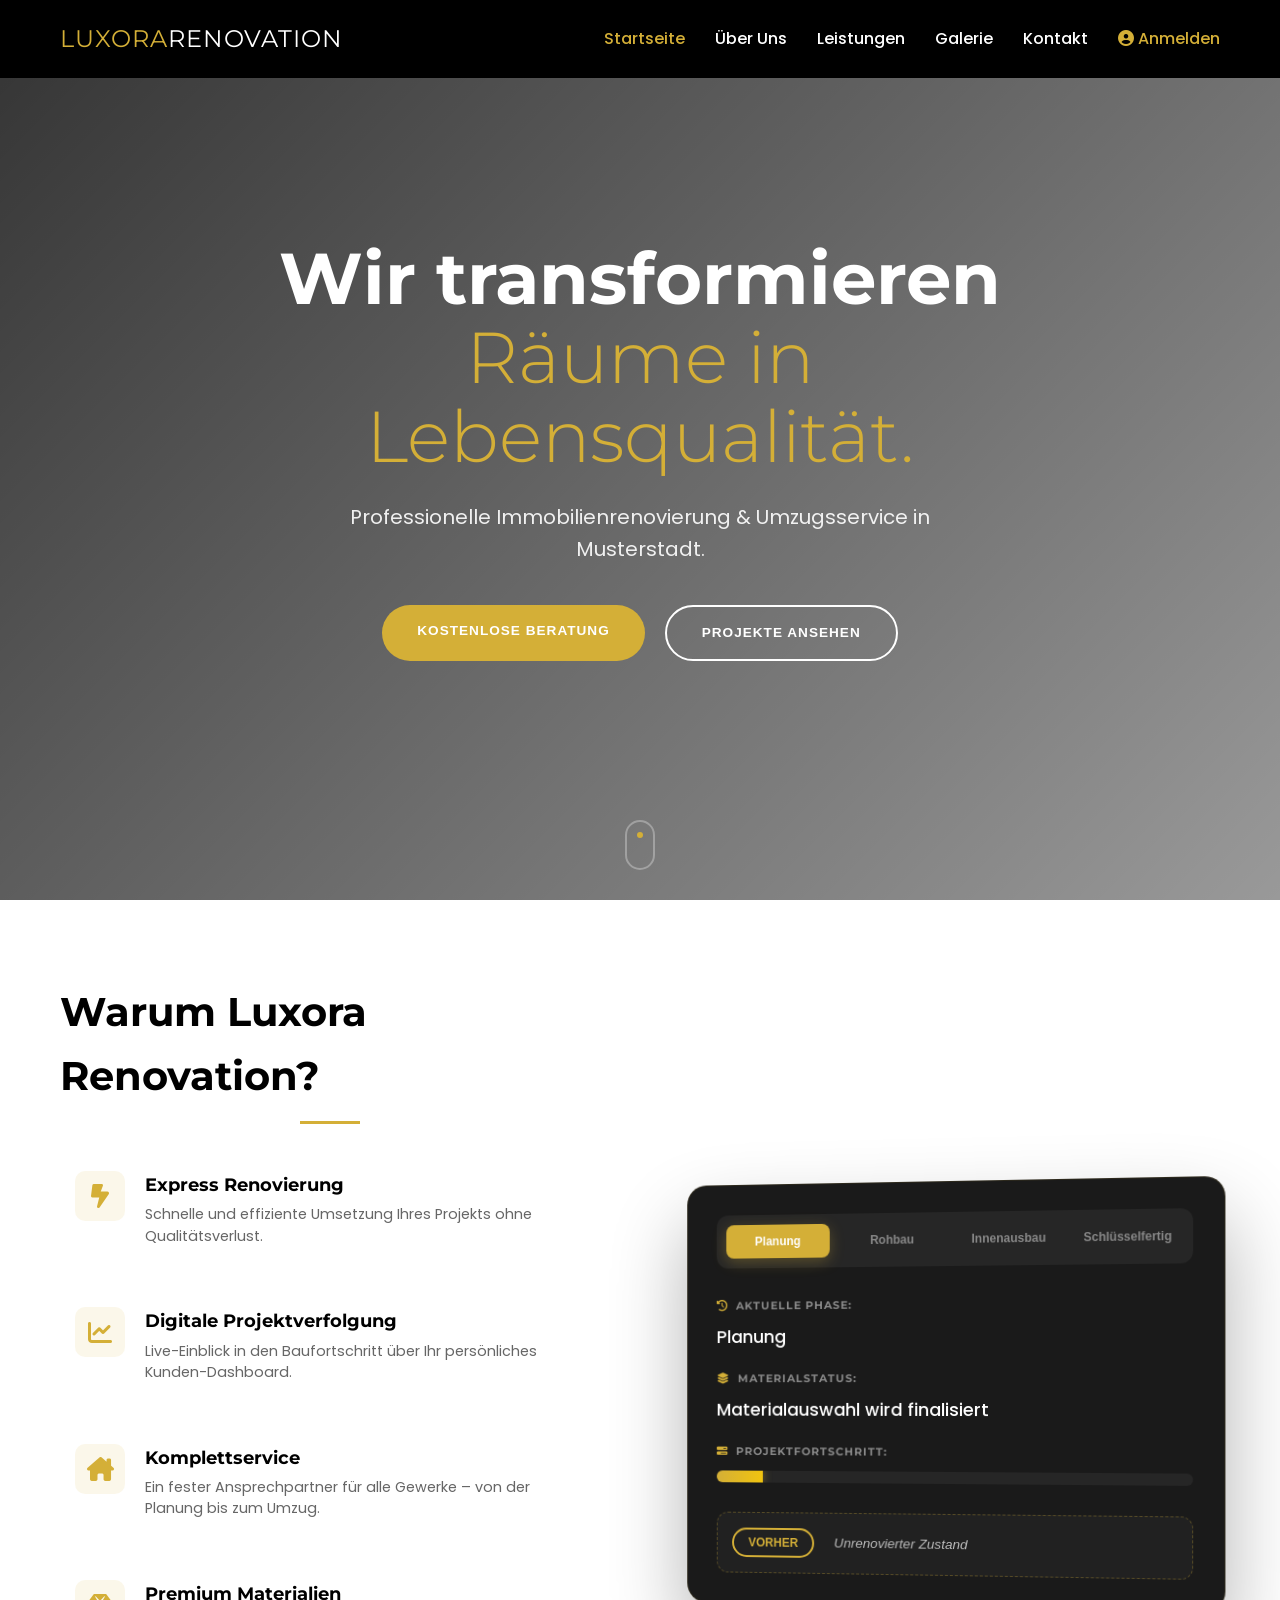
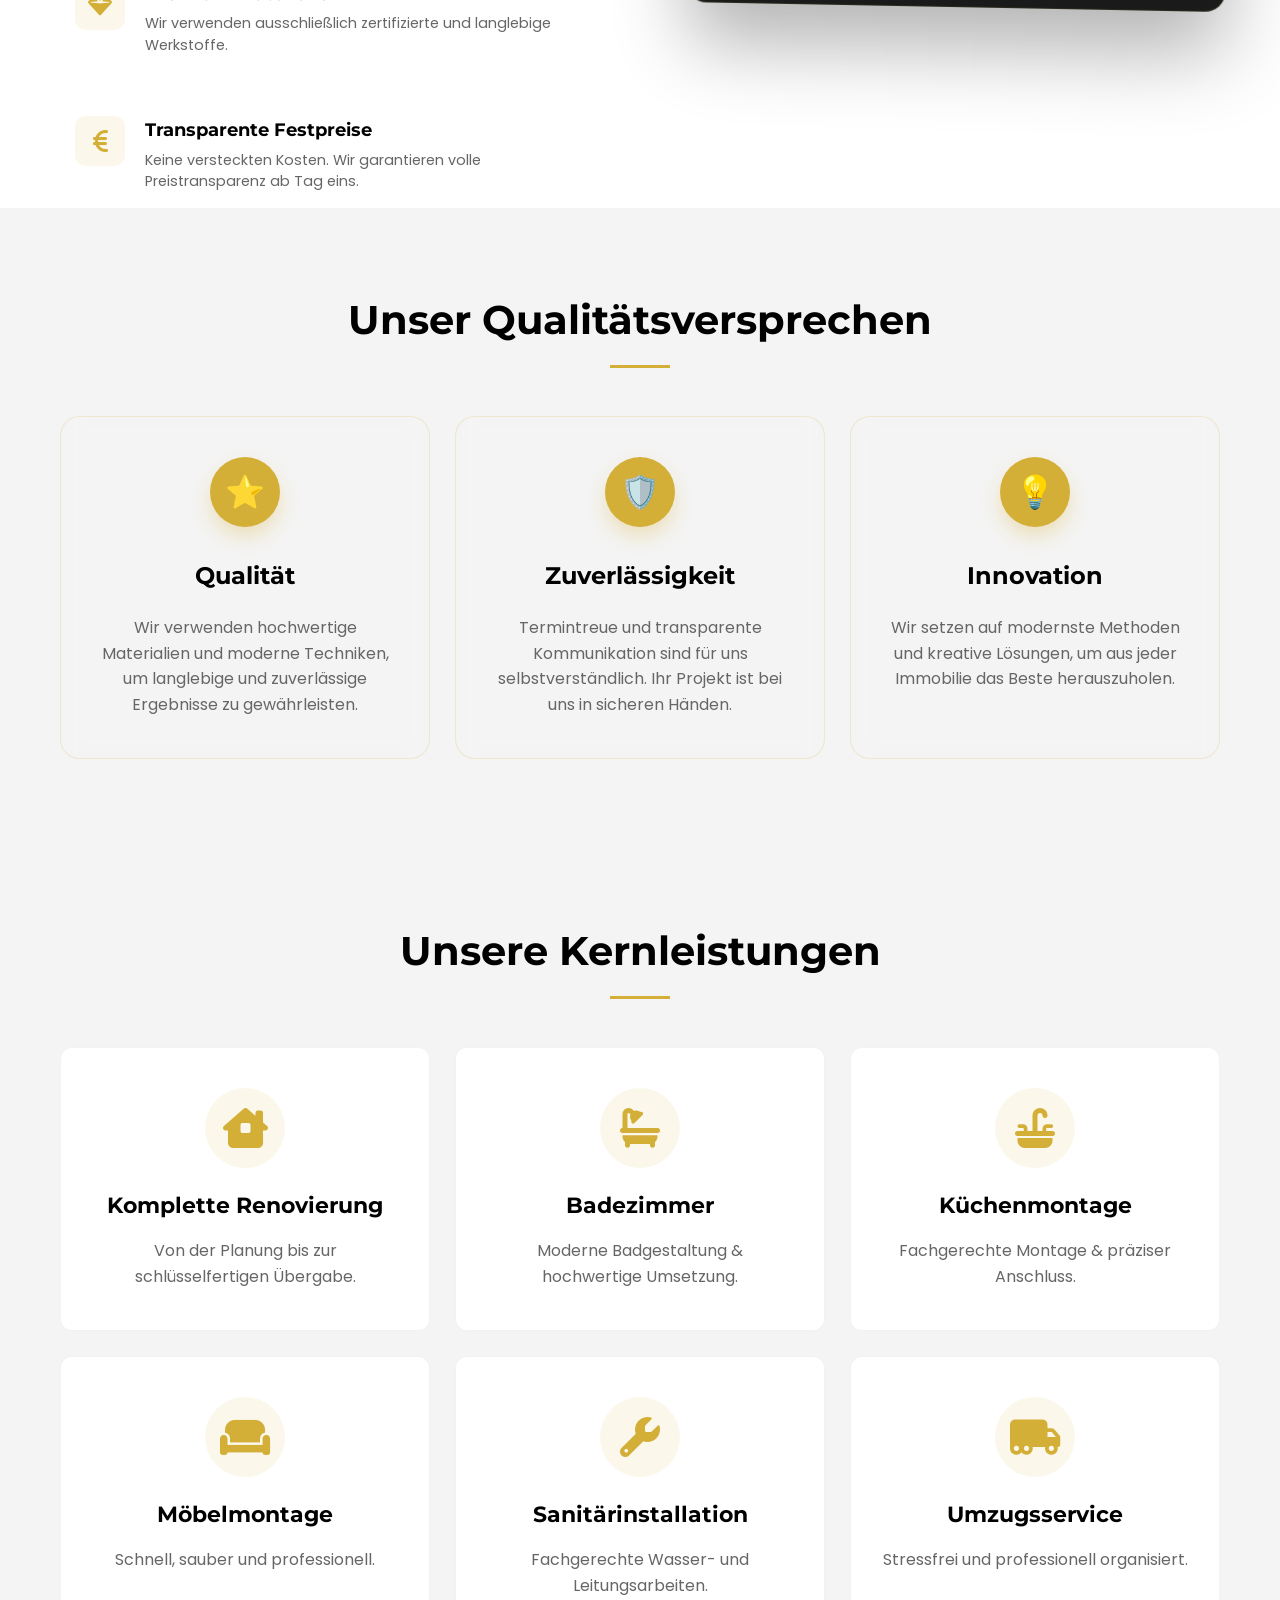
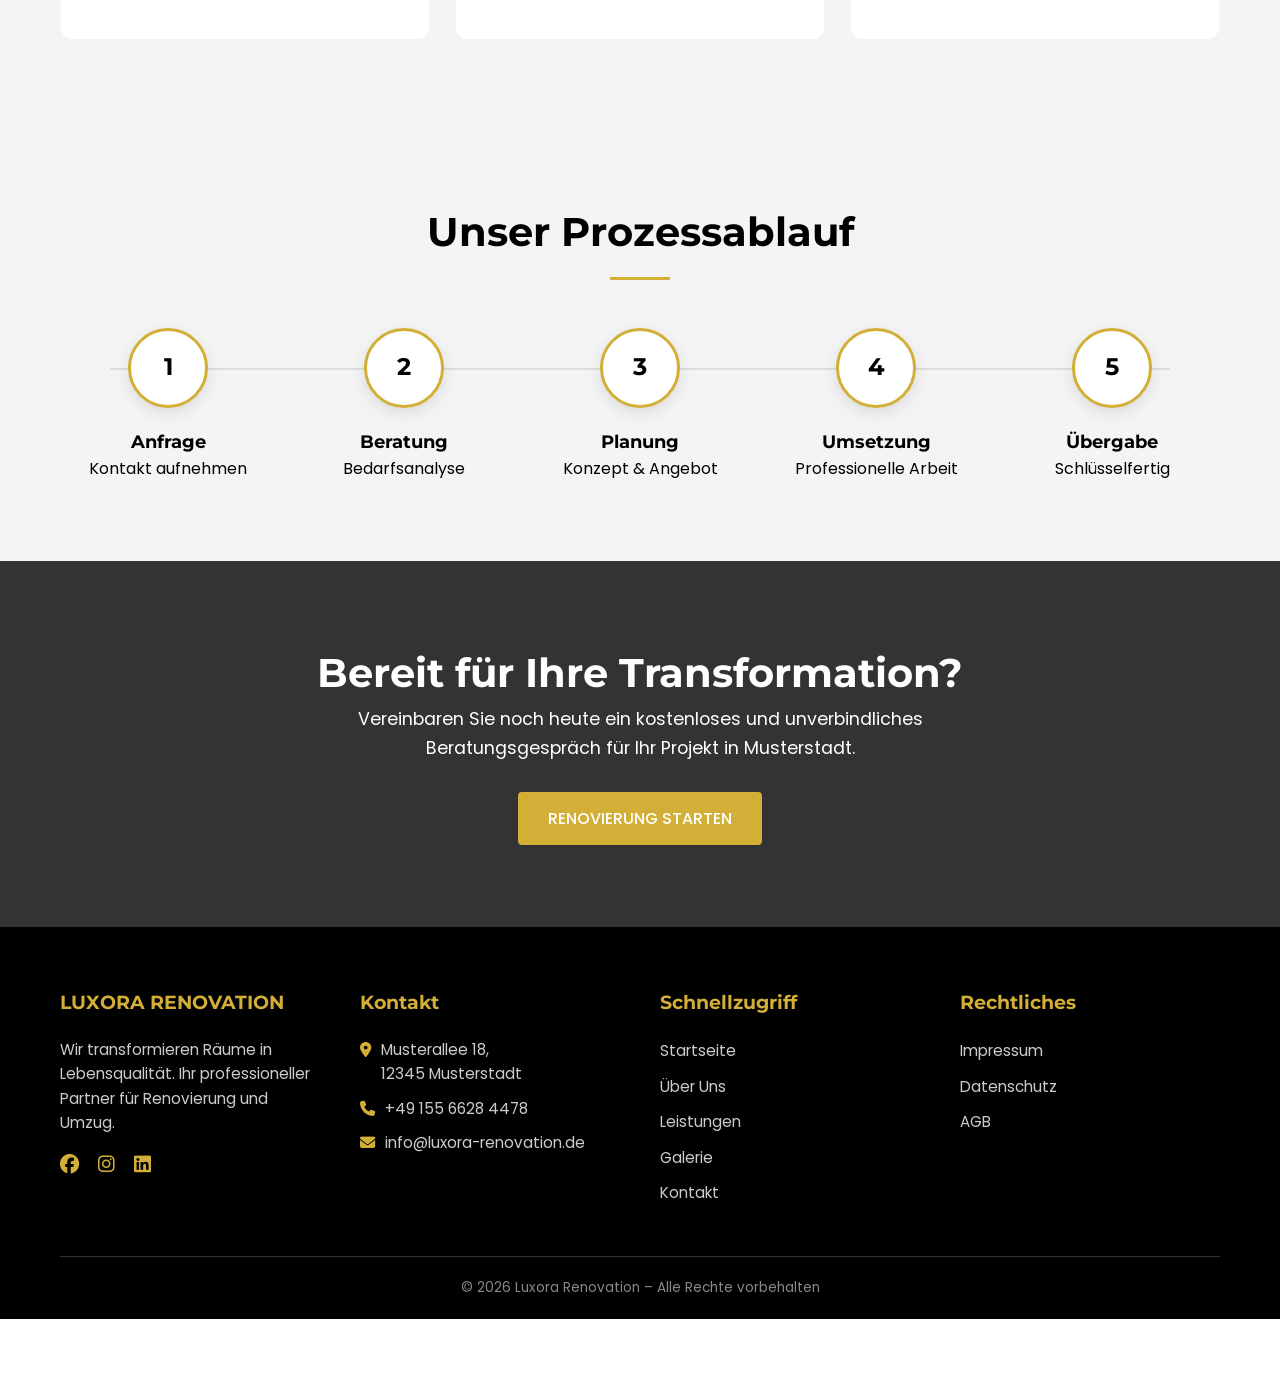
==== commit 01da31de: "Update: Creative cards, values section, contact page cleanup, and interactive map" ====
--- a/index.html
+++ b/index.html
@@ -5,14 +5,17 @@
     <meta charset="UTF-8">
     <meta name="viewport" content="width=device-width, initial-scale=1.0">
     <meta name="description"
-        content="Professionelle Immobilienrenovierung & Umzugsservice in München. Luxora Renovation transformiert Ihre Räume in Lebensqualität.">
-    <title>Luxora Renovation | Ihr Renovierungspartner in München</title>
+        content="Professionelle Immobilienrenovierung & Umzugsservice in Musterstadt. Luxora Renovation transformiert Ihre Räume in Lebensqualität.">
+    <title>Luxora Renovation | Ihr Renovierungspartner in Musterstadt</title>
 
     <!-- Link to FontAwesome for Icons -->
     <link rel="stylesheet" href="https://cdnjs.cloudflare.com/ajax/libs/font-awesome/6.4.0/css/all.min.css">
 
     <!-- Custom CSS -->
     <link rel="stylesheet" href="css/styles.css">
+
+    <!-- Favicon -->
+    <link rel="icon" type="image/png" href="images/favicon.png">
 </head>
 
 <body>
@@ -52,7 +55,7 @@
                 <span>Räume in Lebensqualität.</span>
             </h1>
             <p>
-                Professionelle Immobilienrenovierung & Umzugsservice in München.
+                Professionelle Immobilienrenovierung & Umzugsservice in Musterstadt.
             </p>
             <div class="hero-buttons">
                 <a href="kontakt.html" class="btn-primary">KOSTENLOSE BERATUNG</a>
@@ -151,151 +154,177 @@
                 </div>
             </div>
         </div>
-    </section>
-
-    <!-- Services Overview Section -->
-    <section class="section leistungen-vorschau">
-        <div class="container">
-            <h2 class="section-title">Unsere Kernleistungen</h2>
-            <div class="service-grid">
-                <a href="leistungen.html#renovierung" class="service-card" data-service="renovierung">
-                    <div class="service-icon"><i class="fa-solid fa-house-chimney-window"></i></div>
-                    <h3>Komplette Renovierung</h3>
-                    <p>Von der Planung bis zur schlüsselfertigen Übergabe.</p>
-                </a>
-
-                <a href="leistungen.html#badezimmer" class="service-card" data-service="badezimmer">
-                    <div class="service-icon"><i class="fa-solid fa-bath"></i></div>
-                    <h3>Badezimmer</h3>
-                    <p>Moderne Badgestaltung & hochwertige Umsetzung.</p>
-                </a>
-
-                <a href="leistungen.html#kueche" class="service-card" data-service="kueche">
-                    <div class="service-icon"><i class="fa-solid fa-sink"></i></div>
-                    <h3>Küchenmontage</h3>
-                    <p>Fachgerechte Montage & präziser Anschluss.</p>
-                </a>
-
-                <a href="leistungen.html#moebel" class="service-card" data-service="moebel">
-                    <div class="service-icon"><i class="fa-solid fa-couch"></i></div>
-                    <h3>Möbelmontage</h3>
-                    <p>Schnell, sauber und professionell.</p>
-                </a>
-
-                <a href="leistungen.html#sanitaer" class="service-card" data-service="sanitaer">
-                    <div class="service-icon"><i class="fa-solid fa-wrench"></i></div>
-                    <h3>Sanitärinstallation</h3>
-                    <p>Fachgerechte Wasser- und Leitungsarbeiten.</p>
-                </a>
-
-                <a href="leistungen.html#umzug" class="service-card" data-service="umzug">
-                    <div class="service-icon"><i class="fa-solid fa-truck-moving"></i></div>
-                    <h3>Umzugsservice</h3>
-                    <p>Stressfrei und professionell organisiert.</p>
-                </a>
-            </div>
-        </div>
-    </section>
-
-    <!-- Process Flow -->
-    <section class="section process">
-        <div class="container">
-            <h2 class="section-title">Unser Prozessablauf</h2>
-            <div class="process-steps">
-                <div class="process-step">
-                    <div class="step-number">1</div>
-                    <h4>Anfrage</h4>
-                    <p>Kontakt aufnehmen</p>
-                </div>
-                <div class="process-step">
-                    <div class="step-number">2</div>
-                    <h4>Beratung</h4>
-                    <p>Bedarfsanalyse</p>
-                </div>
-                <div class="process-step">
-                    <div class="step-number">3</div>
-                    <h4>Planung</h4>
-                    <p>Konzept & Angebot</p>
-                </div>
-                <div class="process-step">
-                    <div class="step-number">4</div>
-                    <h4>Umsetzung</h4>
-                    <p>Professionelle Arbeit</p>
-                </div>
-                <div class="process-step">
-                    <div class="step-number">5</div>
-                    <h4>Übergabe</h4>
-                    <p>Schlüsselfertig</p>
-                </div>
-            </div>
-        </div>
-    </section>
-
-    <!-- Call to Action Overlay -->
-    <section class="section cta-overlay">
-        <div class="container">
-            <h2>Bereit für Ihre Transformation?</h2>
-            <p>Vereinbaren Sie noch heute ein kostenloses und unverbindliches Beratungsgespräch für Ihr Projekt in
-                München.</p>
-            <a href="kontakt.html" class="btn btn-primary">RENOVIERUNG STARTEN</a>
-        </div>
-    </section>
-
-    <!-- Footer -->
-    <footer>
-        <div class="container">
-            <div class="footer-content">
-                <div class="footer-col">
-                    <h3>LUXORA RENOVATION</h3>
-                    <p>Wir transformieren Räume in Lebensqualität. Ihr professioneller Partner für Renovierung und
-                        Umzug.</p>
-                    <div class="social-icons" style="margin-top: 15px;">
-                        <a href="#" style="color: var(--primary-color); font-size: 1.2rem; margin-right: 15px;"><i
-                                class="fa-brands fa-facebook"></i></a>
-                        <a href="#" style="color: var(--primary-color); font-size: 1.2rem; margin-right: 15px;"><i
-                                class="fa-brands fa-instagram"></i></a>
-                        <a href="#" style="color: var(--primary-color); font-size: 1.2rem;"><i
-                                class="fa-brands fa-linkedin"></i></a>
-                    </div>
-                </div>
-
-                <div class="footer-col">
-                    <h3>Kontakt</h3>
-                    <p><i class="fa-solid fa-location-dot"></i> Scharnhorststraße 28, <br>80992 München, Bayern</p>
-                    <p><i class="fa-solid fa-phone"></i> +49 155 6628 4478</p>
-                    <p><i class="fa-solid fa-envelope"></i> <a
-                            href="mailto:info@webtech-agentur.de">info@luxora-renovation.de</a></p>
-                </div>
-
-                <div class="footer-col">
-                    <h3>Schnellzugriff</h3>
-                    <ul class="footer-links">
-                        <li><a href="index.html">Startseite</a></li>
-                        <li><a href="ueber-uns.html">Über Uns</a></li>
-                        <li><a href="leistungen.html">Leistungen</a></li>
-                        <li><a href="galerie.html">Galerie</a></li>
-                        <li><a href="kontakt.html">Kontakt</a></li>
-                    </ul>
-                </div>
-
-                <div class="footer-col">
-                    <h3>Rechtliches</h3>
-                    <ul class="footer-links">
-                        <li><a href="impressum.html">Impressum</a></li>
-                        <li><a href="datenschutz.html">Datenschutz</a></li>
-                        <li><a href="agb.html">AGB</a></li>
-                    </ul>
-                </div>
-            </div>
-
-            <div class="footer-bottom">
-                <p>&copy; 2026 Luxora Renovation – Alle Rechte vorbehalten</p>
-            </div>
-        </div>
-    </footer>
-
-    <!-- Custom JS -->
-    <script src="js/script.js"></script>
+        <!-- Why Luxora Section with Creative Cards -->
+        <section class="section" style="background-color: var(--light-gray);">
+            <div class="container">
+                <h2 class="section-title">Unser Qualitätsversprechen</h2>
+                <div class="service-grid">
+                    <div class="creative-card">
+                        <div class="circle">⭐</div>
+                        <h3>Qualität</h3>
+                        <p>Wir verwenden hochwertige Materialien und moderne Techniken, um langlebige und zuverlässige
+                            Ergebnisse zu gewährleisten.</p>
+                    </div>
+                    <div class="creative-card">
+                        <div class="circle">🛡️</div>
+                        <h3>Zuverlässigkeit</h3>
+                        <p>Termintreue und transparente Kommunikation sind für uns selbstverständlich. Ihr Projekt ist
+                            bei uns in sicheren Händen.</p>
+                    </div>
+                    <div class="creative-card">
+                        <div class="circle">💡</div>
+                        <h3>Innovation</h3>
+                        <p>Wir setzen auf modernste Methoden und kreative Lösungen, um aus jeder Immobilie das Beste
+                            herauszuholen.</p>
+                    </div>
+                </div>
+            </div>
+        </section>
+
+
+        <!-- Services Overview Section -->
+        <section class="section leistungen-vorschau">
+            <div class="container">
+                <h2 class="section-title">Unsere Kernleistungen</h2>
+                <div class="service-grid">
+                    <a href="leistungen.html#renovierung" class="service-card" data-service="renovierung">
+                        <div class="service-icon"><i class="fa-solid fa-house-chimney-window"></i></div>
+                        <h3>Komplette Renovierung</h3>
+                        <p>Von der Planung bis zur schlüsselfertigen Übergabe.</p>
+                    </a>
+
+                    <a href="leistungen.html#badezimmer" class="service-card" data-service="badezimmer">
+                        <div class="service-icon"><i class="fa-solid fa-bath"></i></div>
+                        <h3>Badezimmer</h3>
+                        <p>Moderne Badgestaltung & hochwertige Umsetzung.</p>
+                    </a>
+
+                    <a href="leistungen.html#kueche" class="service-card" data-service="kueche">
+                        <div class="service-icon"><i class="fa-solid fa-sink"></i></div>
+                        <h3>Küchenmontage</h3>
+                        <p>Fachgerechte Montage & präziser Anschluss.</p>
+                    </a>
+
+                    <a href="leistungen.html#moebel" class="service-card" data-service="moebel">
+                        <div class="service-icon"><i class="fa-solid fa-couch"></i></div>
+                        <h3>Möbelmontage</h3>
+                        <p>Schnell, sauber und professionell.</p>
+                    </a>
+
+                    <a href="leistungen.html#sanitaer" class="service-card" data-service="sanitaer">
+                        <div class="service-icon"><i class="fa-solid fa-wrench"></i></div>
+                        <h3>Sanitärinstallation</h3>
+                        <p>Fachgerechte Wasser- und Leitungsarbeiten.</p>
+                    </a>
+
+                    <a href="leistungen.html#umzug" class="service-card" data-service="umzug">
+                        <div class="service-icon"><i class="fa-solid fa-truck-moving"></i></div>
+                        <h3>Umzugsservice</h3>
+                        <p>Stressfrei und professionell organisiert.</p>
+                    </a>
+                </div>
+            </div>
+        </section>
+
+        <!-- Process Flow -->
+        <section class="section process">
+            <div class="container">
+                <h2 class="section-title">Unser Prozessablauf</h2>
+                <div class="process-steps">
+                    <div class="process-step">
+                        <div class="step-number">1</div>
+                        <h4>Anfrage</h4>
+                        <p>Kontakt aufnehmen</p>
+                    </div>
+                    <div class="process-step">
+                        <div class="step-number">2</div>
+                        <h4>Beratung</h4>
+                        <p>Bedarfsanalyse</p>
+                    </div>
+                    <div class="process-step">
+                        <div class="step-number">3</div>
+                        <h4>Planung</h4>
+                        <p>Konzept & Angebot</p>
+                    </div>
+                    <div class="process-step">
+                        <div class="step-number">4</div>
+                        <h4>Umsetzung</h4>
+                        <p>Professionelle Arbeit</p>
+                    </div>
+                    <div class="process-step">
+                        <div class="step-number">5</div>
+                        <h4>Übergabe</h4>
+                        <p>Schlüsselfertig</p>
+                    </div>
+                </div>
+            </div>
+        </section>
+
+        <!-- Call to Action Overlay -->
+        <section class="section cta-overlay">
+            <div class="container">
+                <h2>Bereit für Ihre Transformation?</h2>
+                <p>Vereinbaren Sie noch heute ein kostenloses und unverbindliches Beratungsgespräch für Ihr Projekt in
+                    Musterstadt.</p>
+                <a href="kontakt.html" class="btn btn-primary">RENOVIERUNG STARTEN</a>
+            </div>
+        </section>
+
+        <!-- Footer -->
+        <footer>
+            <div class="container">
+                <div class="footer-content">
+                    <div class="footer-col">
+                        <h3>LUXORA RENOVATION</h3>
+                        <p>Wir transformieren Räume in Lebensqualität. Ihr professioneller Partner für Renovierung und
+                            Umzug.</p>
+                        <div class="social-icons" style="margin-top: 15px;">
+                            <a href="#" style="color: var(--primary-color); font-size: 1.2rem; margin-right: 15px;"><i
+                                    class="fa-brands fa-facebook"></i></a>
+                            <a href="#" style="color: var(--primary-color); font-size: 1.2rem; margin-right: 15px;"><i
+                                    class="fa-brands fa-instagram"></i></a>
+                            <a href="#" style="color: var(--primary-color); font-size: 1.2rem;"><i
+                                    class="fa-brands fa-linkedin"></i></a>
+                        </div>
+                    </div>
+
+                    <div class="footer-col">
+                        <h3>Kontakt</h3>
+                        <p><i class="fa-solid fa-location-dot"></i> Musterallee 18, <br>12345 Musterstadt</p>
+                        <p><i class="fa-solid fa-phone"></i> +49 155 6628 4478</p>
+                        <p><i class="fa-solid fa-envelope"></i> <a
+                                href="mailto:info@luxora-renovation.de">info@luxora-renovation.de</a></p>
+                    </div>
+
+                    <div class="footer-col">
+                        <h3>Schnellzugriff</h3>
+                        <ul class="footer-links">
+                            <li><a href="index.html">Startseite</a></li>
+                            <li><a href="ueber-uns.html">Über Uns</a></li>
+                            <li><a href="leistungen.html">Leistungen</a></li>
+                            <li><a href="galerie.html">Galerie</a></li>
+                            <li><a href="kontakt.html">Kontakt</a></li>
+                        </ul>
+                    </div>
+
+                    <div class="footer-col">
+                        <h3>Rechtliches</h3>
+                        <ul class="footer-links">
+                            <li><a href="impressum.html">Impressum</a></li>
+                            <li><a href="datenschutz.html">Datenschutz</a></li>
+                            <li><a href="agb.html">AGB</a></li>
+                        </ul>
+                    </div>
+                </div>
+
+                <div class="footer-bottom">
+                    <p>&copy; 2026 Luxora Renovation – Alle Rechte vorbehalten</p>
+                </div>
+            </div>
+        </footer>
+
+        <!-- Custom JS -->
+        <script src="js/script.js"></script>
 </body>
 
 </html>
--- a/css/styles.css
+++ b/css/styles.css
@@ -194,13 +194,78 @@
     cursor: pointer;
     flex-direction: column;
     gap: 5px;
+    z-index: 1001;
 }
 
 .hamburger div {
-    width: 25px;
+    width: 28px;
     height: 3px;
     background-color: var(--white);
     transition: all 0.3s ease;
+    border-radius: 2px;
+}
+
+/* Mobile Nav Styles */
+@media (max-width: 992px) {
+    .hamburger {
+        display: flex;
+    }
+
+    .nav-links {
+        position: fixed;
+        right: -100%;
+        top: 0;
+        height: 100vh;
+        width: 70%;
+        background-color: var(--black);
+        flex-direction: column;
+        align-items: center;
+        justify-content: center;
+        gap: 30px;
+        transition: right 0.5s cubic-bezier(0.77, 0.2, 0.05, 1.0);
+        box-shadow: -10px 0 30px rgba(0, 0, 0, 0.5);
+        z-index: 1000;
+    }
+
+    .nav-links.active {
+        right: 0;
+    }
+
+    .nav-links li {
+        opacity: 0;
+        transform: translateX(50px);
+    }
+
+    .nav-links.active li {
+        opacity: 1;
+        transform: translateX(0);
+        transition: all 0.4s ease forwards;
+    }
+
+    /* Staggered animation for links */
+    .nav-links.active li:nth-child(1) {
+        transition-delay: 0.1s;
+    }
+
+    .nav-links.active li:nth-child(2) {
+        transition-delay: 0.2s;
+    }
+
+    .nav-links.active li:nth-child(3) {
+        transition-delay: 0.3s;
+    }
+
+    .nav-links.active li:nth-child(4) {
+        transition-delay: 0.4s;
+    }
+
+    .nav-links.active li:nth-child(5) {
+        transition-delay: 0.5s;
+    }
+
+    .nav-links.active li:nth-child(6) {
+        transition-delay: 0.6s;
+    }
 }
 
 /* Premium Hero Section */
@@ -333,13 +398,30 @@
 }
 
 @media (max-width: 768px) {
+    .premium-hero {
+        background-position: center;
+        padding-top: 60px;
+    }
+
     .premium-hero h1 {
-        font-size: 3rem;
+        font-size: 2.8rem;
+    }
+
+    .premium-hero p {
+        font-size: 1.1rem;
+        margin-bottom: 30px;
     }
 
     .hero-buttons {
         flex-direction: column;
-        align-items: center;
+        gap: 15px;
+        width: 100%;
+        max-width: 300px;
+        margin: 0 auto;
+    }
+
+    .hero-buttons a {
+        width: 100%;
     }
 }
 
@@ -530,13 +612,26 @@
     font-style: italic;
 }
 
-@media (max-width: 600px) {
+@media (max-width: 768px) {
+    .dashboard-container {
+        transform: none !important;
+        padding: 20px;
+    }
+
     .phasen-navigation {
         flex-wrap: wrap;
+        gap: 5px;
     }
 
     .phasen-navigation button {
-        flex-basis: 45%;
+        flex: 1 1 45%;
+        font-size: 0.7rem;
+    }
+
+    .vorher-nachher {
+        flex-direction: column;
+        align-items: flex-start;
+        gap: 10px;
     }
 }
 
@@ -554,8 +649,14 @@
 
 .service-grid {
     display: grid;
-    grid-template-columns: repeat(auto-fit, minmax(350px, 1fr));
-    gap: 30px;
+    grid-template-columns: repeat(auto-fit, minmax(280px, 1fr));
+    gap: 25px;
+}
+
+@media (max-width: 480px) {
+    .service-grid {
+        grid-template-columns: 1fr;
+    }
 }
 
 .service-card {
@@ -769,34 +870,9 @@
 
 /* Responsive */
 @media (max-width: 900px) {
-    .nav-links {
-        display: none;
-        flex-direction: column;
-        position: absolute;
-        top: 100%;
-        left: 0;
+    .nav-links li {
         width: 100%;
-        background-color: var(--black);
-        padding: 20px;
         text-align: center;
-        border-top: 1px solid var(--border-color);
-    }
-
-    .nav-links.active {
-        display: flex;
-    }
-
-    .hamburger {
-        display: flex;
-    }
-
-    .hero h1 {
-        font-size: 2.8rem;
-    }
-
-    .hero-btns {
-        flex-direction: column;
-        padding: 0 40px;
     }
 }
 
@@ -866,6 +942,21 @@
     font-size: 1.2rem;
     max-width: 800px;
     margin: 0 auto;
+}
+
+@media (max-width: 768px) {
+    .page-hero {
+        min-height: 50vh;
+        padding-top: 100px;
+    }
+
+    .page-hero h1 {
+        font-size: 2.2rem;
+    }
+
+    .page-hero p {
+        font-size: 1rem;
+    }
 }
 
 /* Service Images Hover Effect */
@@ -1217,11 +1308,11 @@
 
 @media (max-width: 768px) {
     .leistungen-hero-kreativ {
-        height: 60vh;
+        height: 65vh;
     }
 
     .leistungen-hero-kreativ h1 {
-        font-size: 3.5rem;
+        font-size: 2.5rem;
     }
 
     .leistungen-hero-kreativ p {
@@ -1395,7 +1486,7 @@
 
 .values-grid {
     display: grid;
-    grid-template-columns: repeat(auto-fit, minmax(240px, 1fr));
+    grid-template-columns: repeat(4, 1fr);
     gap: 30px;
     max-width: 1200px;
     margin: auto;
@@ -1456,8 +1547,106 @@
     left: 100%;
 }
 
+@media (max-width: 1024px) {
+    .values-grid {
+        grid-template-columns: repeat(2, 1fr);
+    }
+}
+
 @media (max-width: 768px) {
     .values-section {
         padding: 70px 20px;
     }
+}
+
+@media (max-width: 600px) {
+    .values-grid {
+        grid-template-columns: 1fr;
+    }
+}
+
+/* Creative Card Component */
+.creative-card {
+    background: rgba(255, 255, 255, 0.05);
+    backdrop-filter: blur(10px);
+    -webkit-backdrop-filter: blur(10px);
+    border: 1px solid rgba(212, 175, 55, 0.2);
+    border-radius: 20px;
+    padding: 40px 30px;
+    text-align: center;
+    transition: all 0.4s cubic-bezier(0.175, 0.885, 0.32, 1.275);
+    position: relative;
+    overflow: hidden;
+    display: flex;
+    flex-direction: column;
+    align-items: center;
+    gap: 20px;
+    height: 100%;
+}
+
+.creative-card::before {
+    content: '';
+    position: absolute;
+    top: -50%;
+    left: -50%;
+    width: 200%;
+    height: 200%;
+    background: radial-gradient(circle, rgba(212, 175, 55, 0.1) 0%, transparent 70%);
+    opacity: 0;
+    transition: opacity 0.4s ease;
+    pointer-events: none;
+}
+
+.creative-card:hover {
+    transform: translateY(-10px);
+    border-color: var(--primary-color);
+    box-shadow: 0 20px 40px rgba(0, 0, 0, 0.2), 0 0 20px rgba(212, 175, 55, 0.2);
+}
+
+.creative-card:hover::before {
+    opacity: 1;
+}
+
+.creative-card .circle {
+    width: 70px;
+    height: 70px;
+    background: var(--primary-color);
+    color: var(--white);
+    border-radius: 50%;
+    display: flex;
+    align-items: center;
+    justify-content: center;
+    font-size: 2rem;
+    margin-bottom: 10px;
+    box-shadow: 0 10px 20px rgba(212, 175, 55, 0.3);
+    transition: transform 0.4s ease;
+    z-index: 1;
+}
+
+.creative-card:hover .circle {
+    transform: scale(1.1) rotate(10deg);
+}
+
+.creative-card h3 {
+    font-size: 1.5rem;
+    color: var(--black);
+    margin: 0;
+    z-index: 1;
+}
+
+.creative-card p {
+    color: #666;
+    font-size: 1rem;
+    line-height: 1.6;
+    margin: 0;
+    z-index: 1;
+}
+
+/* Base adjustment for dark background usage */
+.section-dark .creative-card h3 {
+    color: var(--white);
+}
+
+.section-dark .creative-card p {
+    color: #ccc;
 }
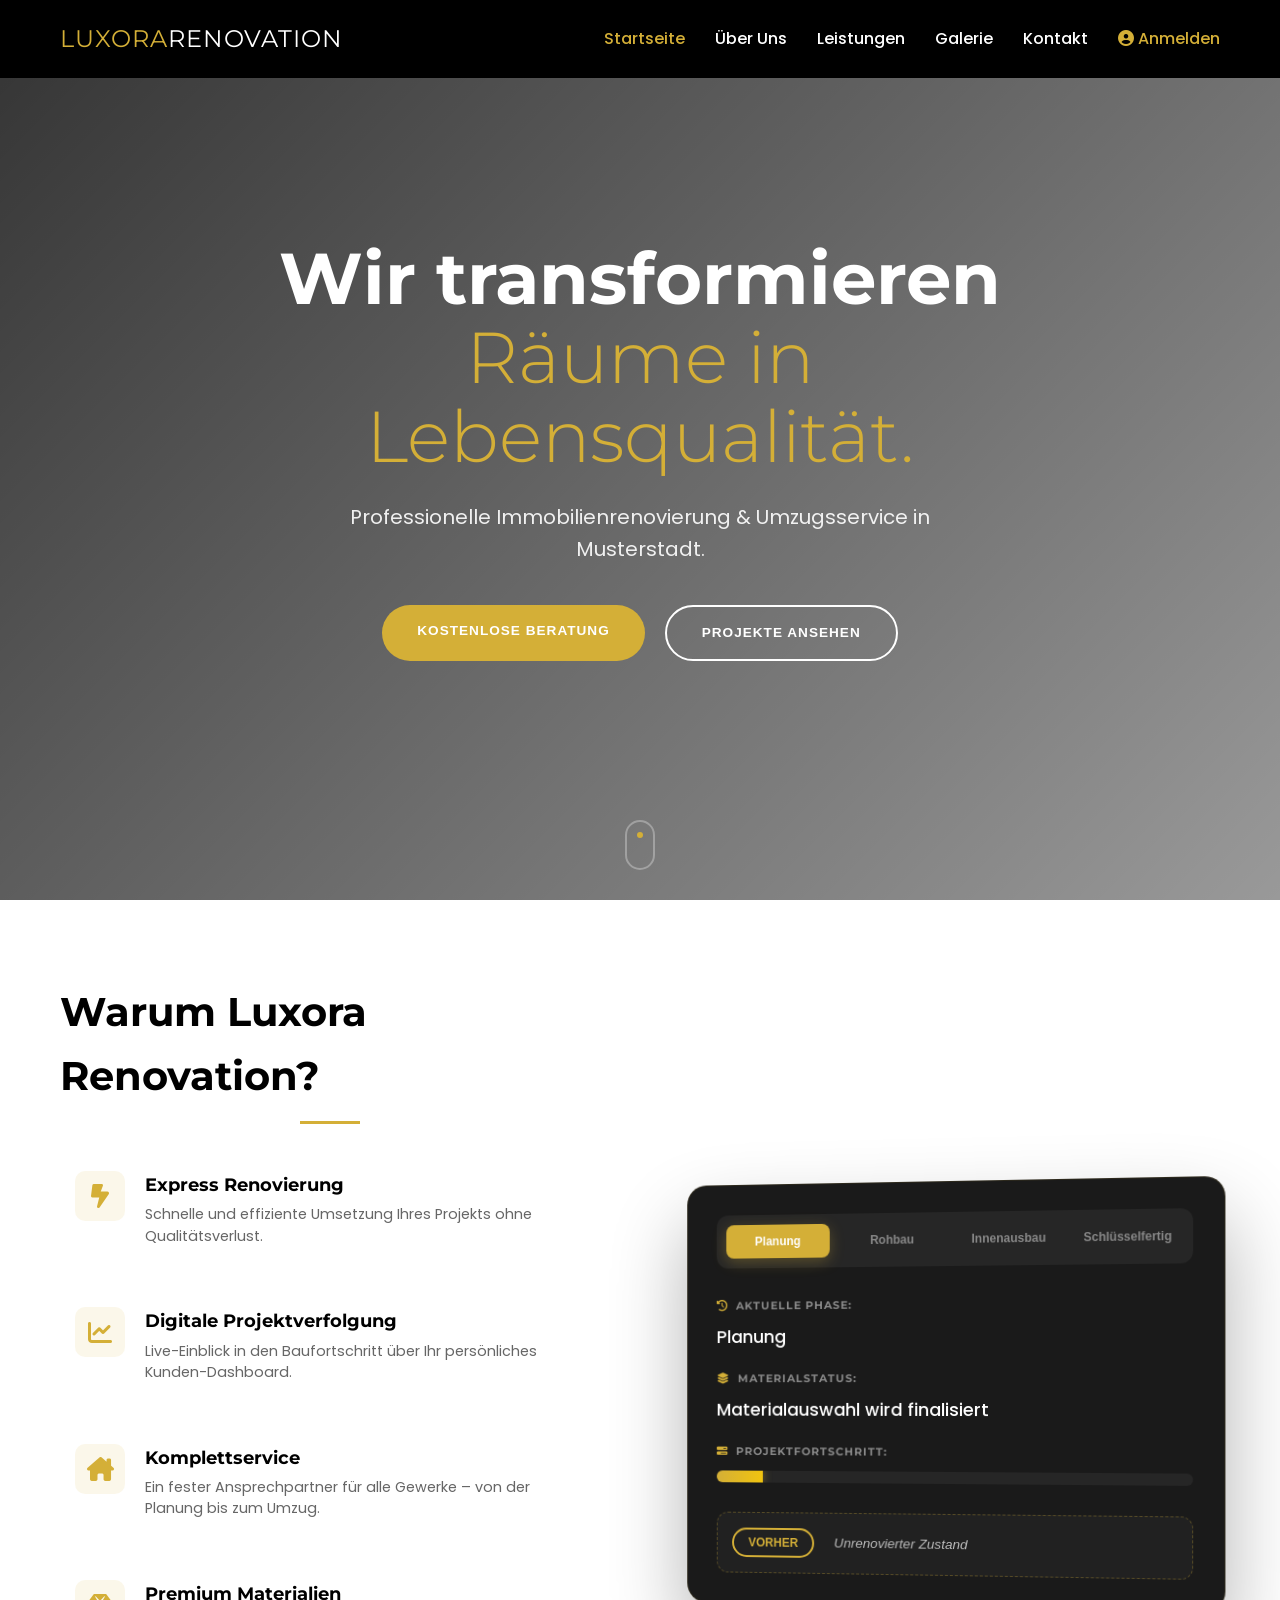
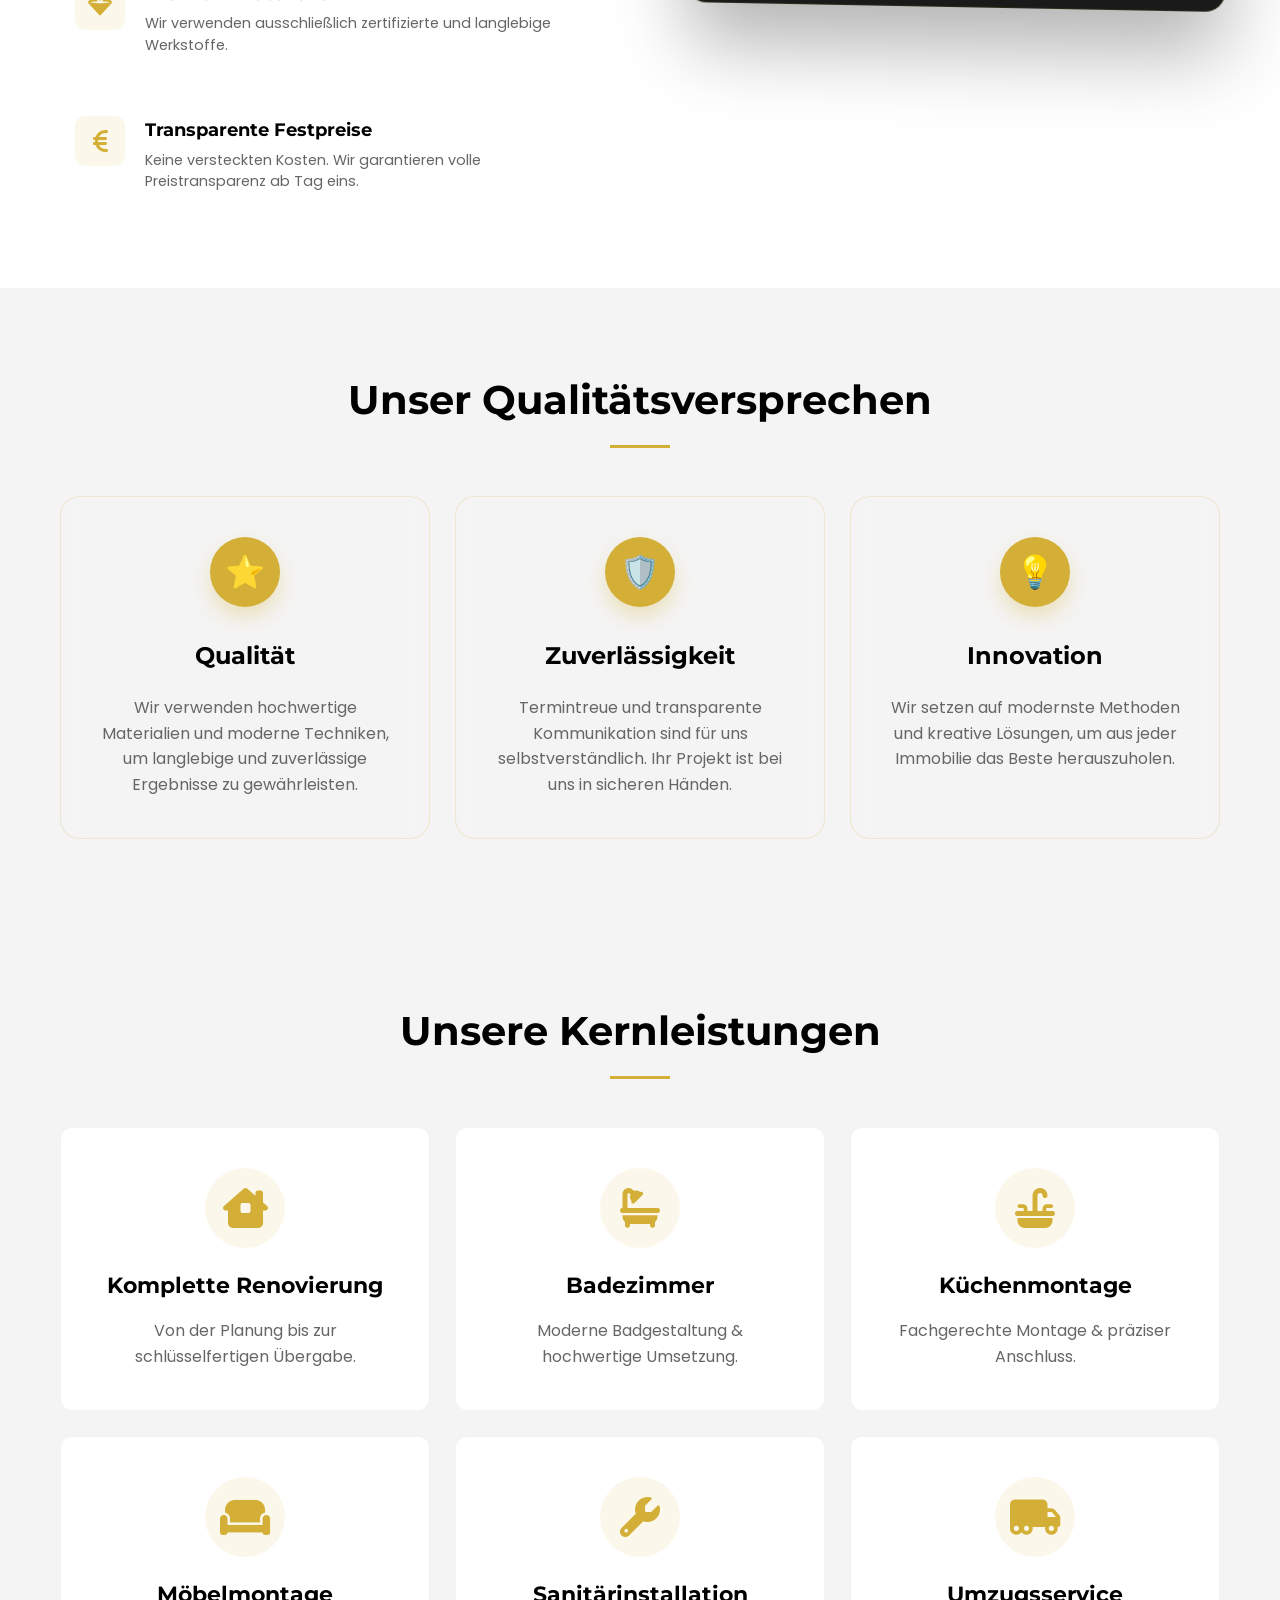
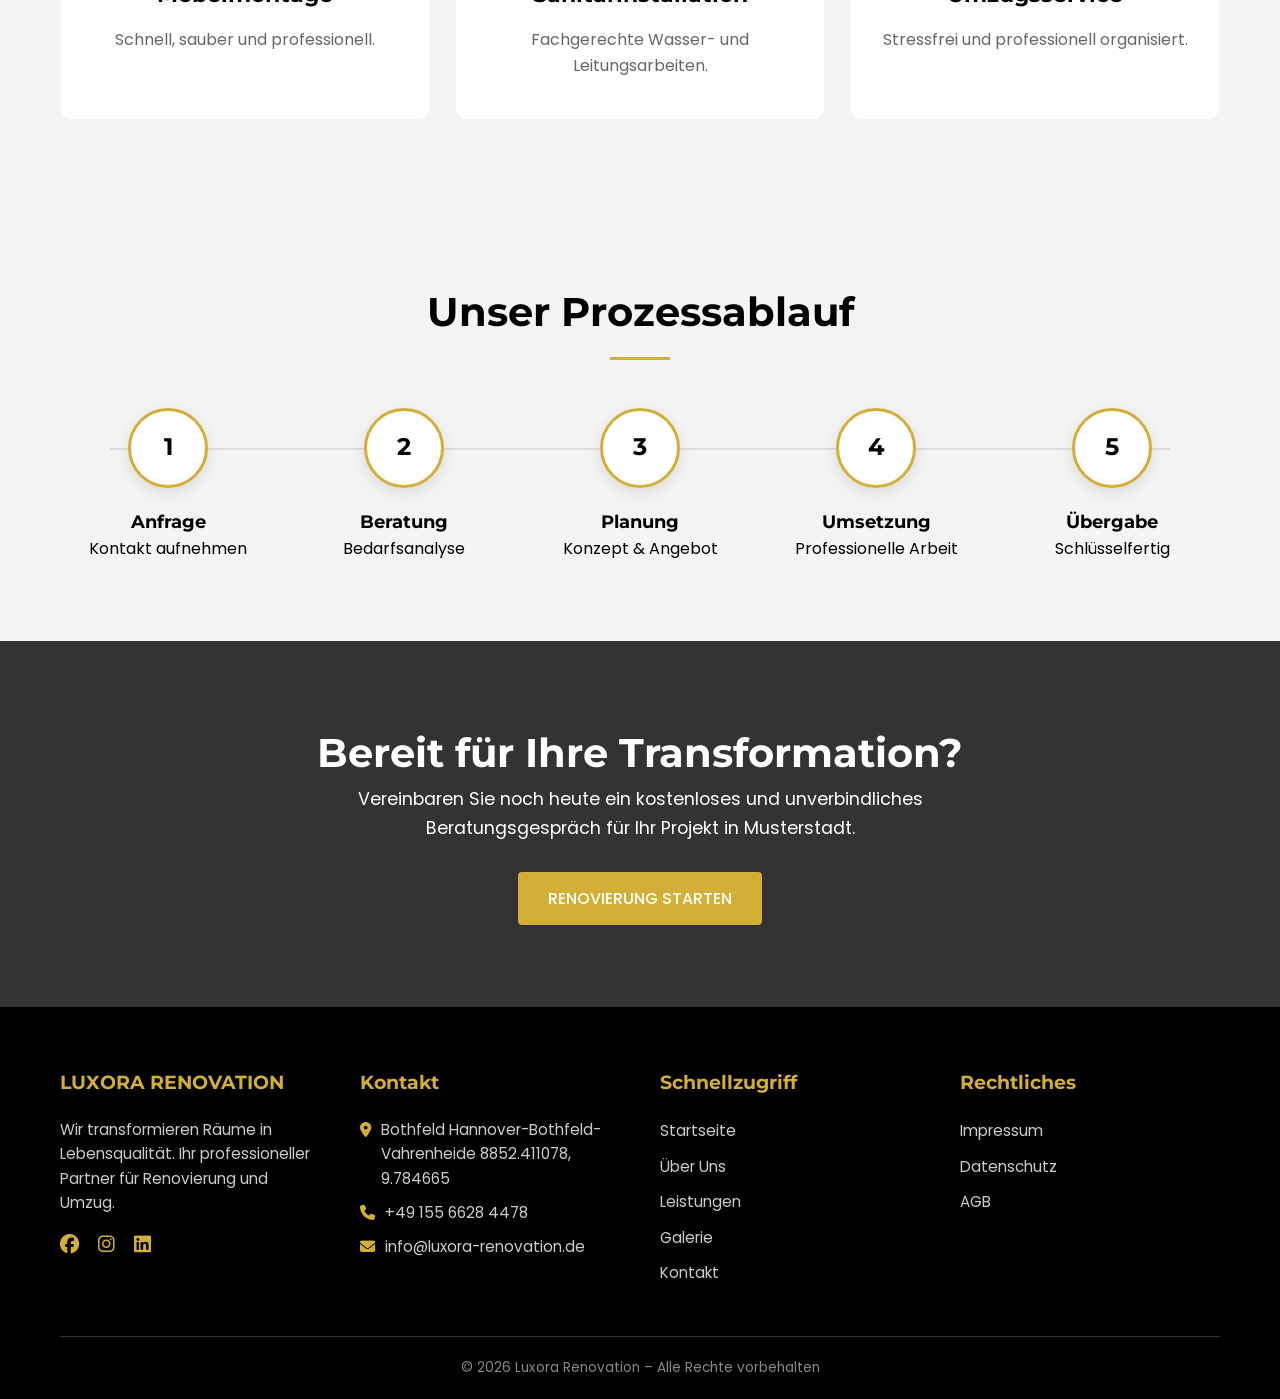
==== commit 429c6ed9: "Update address and add new image" ====
--- a/index.html
+++ b/index.html
@@ -154,177 +154,180 @@
                 </div>
             </div>
         </div>
-        <!-- Why Luxora Section with Creative Cards -->
-        <section class="section" style="background-color: var(--light-gray);">
-            <div class="container">
-                <h2 class="section-title">Unser Qualitätsversprechen</h2>
-                <div class="service-grid">
-                    <div class="creative-card">
-                        <div class="circle">⭐</div>
-                        <h3>Qualität</h3>
-                        <p>Wir verwenden hochwertige Materialien und moderne Techniken, um langlebige und zuverlässige
-                            Ergebnisse zu gewährleisten.</p>
+    </section>
+
+    <!-- Why Luxora Section with Creative Cards -->
+    <section class="section" style="background-color: var(--light-gray);">
+        <div class="container">
+            <h2 class="section-title">Unser Qualitätsversprechen</h2>
+            <div class="service-grid">
+                <div class="creative-card">
+                    <div class="circle">⭐</div>
+                    <h3>Qualität</h3>
+                    <p>Wir verwenden hochwertige Materialien und moderne Techniken, um langlebige und zuverlässige
+                        Ergebnisse zu gewährleisten.</p>
+                </div>
+                <div class="creative-card">
+                    <div class="circle">🛡️</div>
+                    <h3>Zuverlässigkeit</h3>
+                    <p>Termintreue und transparente Kommunikation sind für uns selbstverständlich. Ihr Projekt ist
+                        bei uns in sicheren Händen.</p>
+                </div>
+                <div class="creative-card">
+                    <div class="circle">💡</div>
+                    <h3>Innovation</h3>
+                    <p>Wir setzen auf modernste Methoden und kreative Lösungen, um aus jeder Immobilie das Beste
+                        herauszuholen.</p>
+                </div>
+            </div>
+        </div>
+    </section>
+
+
+    <!-- Services Overview Section -->
+    <section class="section leistungen-vorschau">
+        <div class="container">
+            <h2 class="section-title">Unsere Kernleistungen</h2>
+            <div class="service-grid">
+                <a href="leistungen.html#renovierung" class="service-card" data-service="renovierung">
+                    <div class="service-icon"><i class="fa-solid fa-house-chimney-window"></i></div>
+                    <h3>Komplette Renovierung</h3>
+                    <p>Von der Planung bis zur schlüsselfertigen Übergabe.</p>
+                </a>
+
+                <a href="leistungen.html#badezimmer" class="service-card" data-service="badezimmer">
+                    <div class="service-icon"><i class="fa-solid fa-bath"></i></div>
+                    <h3>Badezimmer</h3>
+                    <p>Moderne Badgestaltung & hochwertige Umsetzung.</p>
+                </a>
+
+                <a href="leistungen.html#kueche" class="service-card" data-service="kueche">
+                    <div class="service-icon"><i class="fa-solid fa-sink"></i></div>
+                    <h3>Küchenmontage</h3>
+                    <p>Fachgerechte Montage & präziser Anschluss.</p>
+                </a>
+
+                <a href="leistungen.html#moebel" class="service-card" data-service="moebel">
+                    <div class="service-icon"><i class="fa-solid fa-couch"></i></div>
+                    <h3>Möbelmontage</h3>
+                    <p>Schnell, sauber und professionell.</p>
+                </a>
+
+                <a href="leistungen.html#sanitaer" class="service-card" data-service="sanitaer">
+                    <div class="service-icon"><i class="fa-solid fa-wrench"></i></div>
+                    <h3>Sanitärinstallation</h3>
+                    <p>Fachgerechte Wasser- und Leitungsarbeiten.</p>
+                </a>
+
+                <a href="leistungen.html#umzug" class="service-card" data-service="umzug">
+                    <div class="service-icon"><i class="fa-solid fa-truck-moving"></i></div>
+                    <h3>Umzugsservice</h3>
+                    <p>Stressfrei und professionell organisiert.</p>
+                </a>
+            </div>
+        </div>
+    </section>
+
+    <!-- Process Flow -->
+    <section class="section process">
+        <div class="container">
+            <h2 class="section-title">Unser Prozessablauf</h2>
+            <div class="process-steps">
+                <div class="process-step">
+                    <div class="step-number">1</div>
+                    <h4>Anfrage</h4>
+                    <p>Kontakt aufnehmen</p>
+                </div>
+                <div class="process-step">
+                    <div class="step-number">2</div>
+                    <h4>Beratung</h4>
+                    <p>Bedarfsanalyse</p>
+                </div>
+                <div class="process-step">
+                    <div class="step-number">3</div>
+                    <h4>Planung</h4>
+                    <p>Konzept & Angebot</p>
+                </div>
+                <div class="process-step">
+                    <div class="step-number">4</div>
+                    <h4>Umsetzung</h4>
+                    <p>Professionelle Arbeit</p>
+                </div>
+                <div class="process-step">
+                    <div class="step-number">5</div>
+                    <h4>Übergabe</h4>
+                    <p>Schlüsselfertig</p>
+                </div>
+            </div>
+        </div>
+    </section>
+
+    <!-- Call to Action Overlay -->
+    <section class="section cta-overlay">
+        <div class="container">
+            <h2>Bereit für Ihre Transformation?</h2>
+            <p>Vereinbaren Sie noch heute ein kostenloses und unverbindliches Beratungsgespräch für Ihr Projekt in
+                Musterstadt.</p>
+            <a href="kontakt.html" class="btn btn-primary">RENOVIERUNG STARTEN</a>
+        </div>
+    </section>
+
+    <!-- Footer -->
+    <footer>
+        <div class="container">
+            <div class="footer-content">
+                <div class="footer-col">
+                    <h3>LUXORA RENOVATION</h3>
+                    <p>Wir transformieren Räume in Lebensqualität. Ihr professioneller Partner für Renovierung und
+                        Umzug.</p>
+                    <div class="social-icons" style="margin-top: 15px;">
+                        <a href="#" style="color: var(--primary-color); font-size: 1.2rem; margin-right: 15px;"><i
+                                class="fa-brands fa-facebook"></i></a>
+                        <a href="#" style="color: var(--primary-color); font-size: 1.2rem; margin-right: 15px;"><i
+                                class="fa-brands fa-instagram"></i></a>
+                        <a href="#" style="color: var(--primary-color); font-size: 1.2rem;"><i
+                                class="fa-brands fa-linkedin"></i></a>
                     </div>
-                    <div class="creative-card">
-                        <div class="circle">🛡️</div>
-                        <h3>Zuverlässigkeit</h3>
-                        <p>Termintreue und transparente Kommunikation sind für uns selbstverständlich. Ihr Projekt ist
-                            bei uns in sicheren Händen.</p>
-                    </div>
-                    <div class="creative-card">
-                        <div class="circle">💡</div>
-                        <h3>Innovation</h3>
-                        <p>Wir setzen auf modernste Methoden und kreative Lösungen, um aus jeder Immobilie das Beste
-                            herauszuholen.</p>
-                    </div>
-                </div>
-            </div>
-        </section>
-
-
-        <!-- Services Overview Section -->
-        <section class="section leistungen-vorschau">
-            <div class="container">
-                <h2 class="section-title">Unsere Kernleistungen</h2>
-                <div class="service-grid">
-                    <a href="leistungen.html#renovierung" class="service-card" data-service="renovierung">
-                        <div class="service-icon"><i class="fa-solid fa-house-chimney-window"></i></div>
-                        <h3>Komplette Renovierung</h3>
-                        <p>Von der Planung bis zur schlüsselfertigen Übergabe.</p>
-                    </a>
-
-                    <a href="leistungen.html#badezimmer" class="service-card" data-service="badezimmer">
-                        <div class="service-icon"><i class="fa-solid fa-bath"></i></div>
-                        <h3>Badezimmer</h3>
-                        <p>Moderne Badgestaltung & hochwertige Umsetzung.</p>
-                    </a>
-
-                    <a href="leistungen.html#kueche" class="service-card" data-service="kueche">
-                        <div class="service-icon"><i class="fa-solid fa-sink"></i></div>
-                        <h3>Küchenmontage</h3>
-                        <p>Fachgerechte Montage & präziser Anschluss.</p>
-                    </a>
-
-                    <a href="leistungen.html#moebel" class="service-card" data-service="moebel">
-                        <div class="service-icon"><i class="fa-solid fa-couch"></i></div>
-                        <h3>Möbelmontage</h3>
-                        <p>Schnell, sauber und professionell.</p>
-                    </a>
-
-                    <a href="leistungen.html#sanitaer" class="service-card" data-service="sanitaer">
-                        <div class="service-icon"><i class="fa-solid fa-wrench"></i></div>
-                        <h3>Sanitärinstallation</h3>
-                        <p>Fachgerechte Wasser- und Leitungsarbeiten.</p>
-                    </a>
-
-                    <a href="leistungen.html#umzug" class="service-card" data-service="umzug">
-                        <div class="service-icon"><i class="fa-solid fa-truck-moving"></i></div>
-                        <h3>Umzugsservice</h3>
-                        <p>Stressfrei und professionell organisiert.</p>
-                    </a>
-                </div>
-            </div>
-        </section>
-
-        <!-- Process Flow -->
-        <section class="section process">
-            <div class="container">
-                <h2 class="section-title">Unser Prozessablauf</h2>
-                <div class="process-steps">
-                    <div class="process-step">
-                        <div class="step-number">1</div>
-                        <h4>Anfrage</h4>
-                        <p>Kontakt aufnehmen</p>
-                    </div>
-                    <div class="process-step">
-                        <div class="step-number">2</div>
-                        <h4>Beratung</h4>
-                        <p>Bedarfsanalyse</p>
-                    </div>
-                    <div class="process-step">
-                        <div class="step-number">3</div>
-                        <h4>Planung</h4>
-                        <p>Konzept & Angebot</p>
-                    </div>
-                    <div class="process-step">
-                        <div class="step-number">4</div>
-                        <h4>Umsetzung</h4>
-                        <p>Professionelle Arbeit</p>
-                    </div>
-                    <div class="process-step">
-                        <div class="step-number">5</div>
-                        <h4>Übergabe</h4>
-                        <p>Schlüsselfertig</p>
-                    </div>
-                </div>
-            </div>
-        </section>
-
-        <!-- Call to Action Overlay -->
-        <section class="section cta-overlay">
-            <div class="container">
-                <h2>Bereit für Ihre Transformation?</h2>
-                <p>Vereinbaren Sie noch heute ein kostenloses und unverbindliches Beratungsgespräch für Ihr Projekt in
-                    Musterstadt.</p>
-                <a href="kontakt.html" class="btn btn-primary">RENOVIERUNG STARTEN</a>
-            </div>
-        </section>
-
-        <!-- Footer -->
-        <footer>
-            <div class="container">
-                <div class="footer-content">
-                    <div class="footer-col">
-                        <h3>LUXORA RENOVATION</h3>
-                        <p>Wir transformieren Räume in Lebensqualität. Ihr professioneller Partner für Renovierung und
-                            Umzug.</p>
-                        <div class="social-icons" style="margin-top: 15px;">
-                            <a href="#" style="color: var(--primary-color); font-size: 1.2rem; margin-right: 15px;"><i
-                                    class="fa-brands fa-facebook"></i></a>
-                            <a href="#" style="color: var(--primary-color); font-size: 1.2rem; margin-right: 15px;"><i
-                                    class="fa-brands fa-instagram"></i></a>
-                            <a href="#" style="color: var(--primary-color); font-size: 1.2rem;"><i
-                                    class="fa-brands fa-linkedin"></i></a>
-                        </div>
-                    </div>
-
-                    <div class="footer-col">
-                        <h3>Kontakt</h3>
-                        <p><i class="fa-solid fa-location-dot"></i> Musterallee 18, <br>12345 Musterstadt</p>
-                        <p><i class="fa-solid fa-phone"></i> +49 155 6628 4478</p>
-                        <p><i class="fa-solid fa-envelope"></i> <a
-                                href="mailto:info@luxora-renovation.de">info@luxora-renovation.de</a></p>
-                    </div>
-
-                    <div class="footer-col">
-                        <h3>Schnellzugriff</h3>
-                        <ul class="footer-links">
-                            <li><a href="index.html">Startseite</a></li>
-                            <li><a href="ueber-uns.html">Über Uns</a></li>
-                            <li><a href="leistungen.html">Leistungen</a></li>
-                            <li><a href="galerie.html">Galerie</a></li>
-                            <li><a href="kontakt.html">Kontakt</a></li>
-                        </ul>
-                    </div>
-
-                    <div class="footer-col">
-                        <h3>Rechtliches</h3>
-                        <ul class="footer-links">
-                            <li><a href="impressum.html">Impressum</a></li>
-                            <li><a href="datenschutz.html">Datenschutz</a></li>
-                            <li><a href="agb.html">AGB</a></li>
-                        </ul>
-                    </div>
-                </div>
-
-                <div class="footer-bottom">
-                    <p>&copy; 2026 Luxora Renovation – Alle Rechte vorbehalten</p>
-                </div>
-            </div>
-        </footer>
-
-        <!-- Custom JS -->
-        <script src="js/script.js"></script>
+                </div>
+
+                <div class="footer-col">
+                    <h3>Kontakt</h3>
+                    <p><i class="fa-solid fa-location-dot"></i> Bothfeld Hannover-Bothfeld-Vahrenheide 8852.411078,
+                        9.784665</p>
+                    <p><i class="fa-solid fa-phone"></i> +49 155 6628 4478</p>
+                    <p><i class="fa-solid fa-envelope"></i> <a
+                            href="mailto:info@webtech-agentur.de">info@luxora-renovation.de</a></p>
+                </div>
+
+                <div class="footer-col">
+                    <h3>Schnellzugriff</h3>
+                    <ul class="footer-links">
+                        <li><a href="index.html">Startseite</a></li>
+                        <li><a href="ueber-uns.html">Über Uns</a></li>
+                        <li><a href="leistungen.html">Leistungen</a></li>
+                        <li><a href="galerie.html">Galerie</a></li>
+                        <li><a href="kontakt.html">Kontakt</a></li>
+                    </ul>
+                </div>
+
+                <div class="footer-col">
+                    <h3>Rechtliches</h3>
+                    <ul class="footer-links">
+                        <li><a href="impressum.html">Impressum</a></li>
+                        <li><a href="datenschutz.html">Datenschutz</a></li>
+                        <li><a href="agb.html">AGB</a></li>
+                    </ul>
+                </div>
+            </div>
+
+            <div class="footer-bottom">
+                <p>&copy; 2026 Luxora Renovation – Alle Rechte vorbehalten</p>
+            </div>
+        </div>
+    </footer>
+
+    <!-- Custom JS -->
+    <script src="js/script.js"></script>
 </body>
 
 </html>
--- a/css/styles.css
+++ b/css/styles.css
@@ -1397,6 +1397,37 @@
     }
 }
 
+@media (max-width: 768px) {
+    .galerie-section {
+        padding: 60px 0;
+    }
+
+    .galerie-item {
+        margin-bottom: 60px;
+    }
+
+    .galerie-item h3 {
+        font-size: 1.5rem;
+        margin-bottom: 25px;
+    }
+
+    .vorher-nachher-container {
+        padding: 15px;
+        gap: 15px;
+    }
+
+    .bild {
+        height: 250px;
+    }
+
+    .bild span {
+        top: 15px;
+        left: 15px;
+        padding: 6px 14px;
+        font-size: 0.75rem;
+    }
+}
+
 /* ===== REALISTISCHER VORHER EFFEKT ===== */
 
 .bild.vorher img {
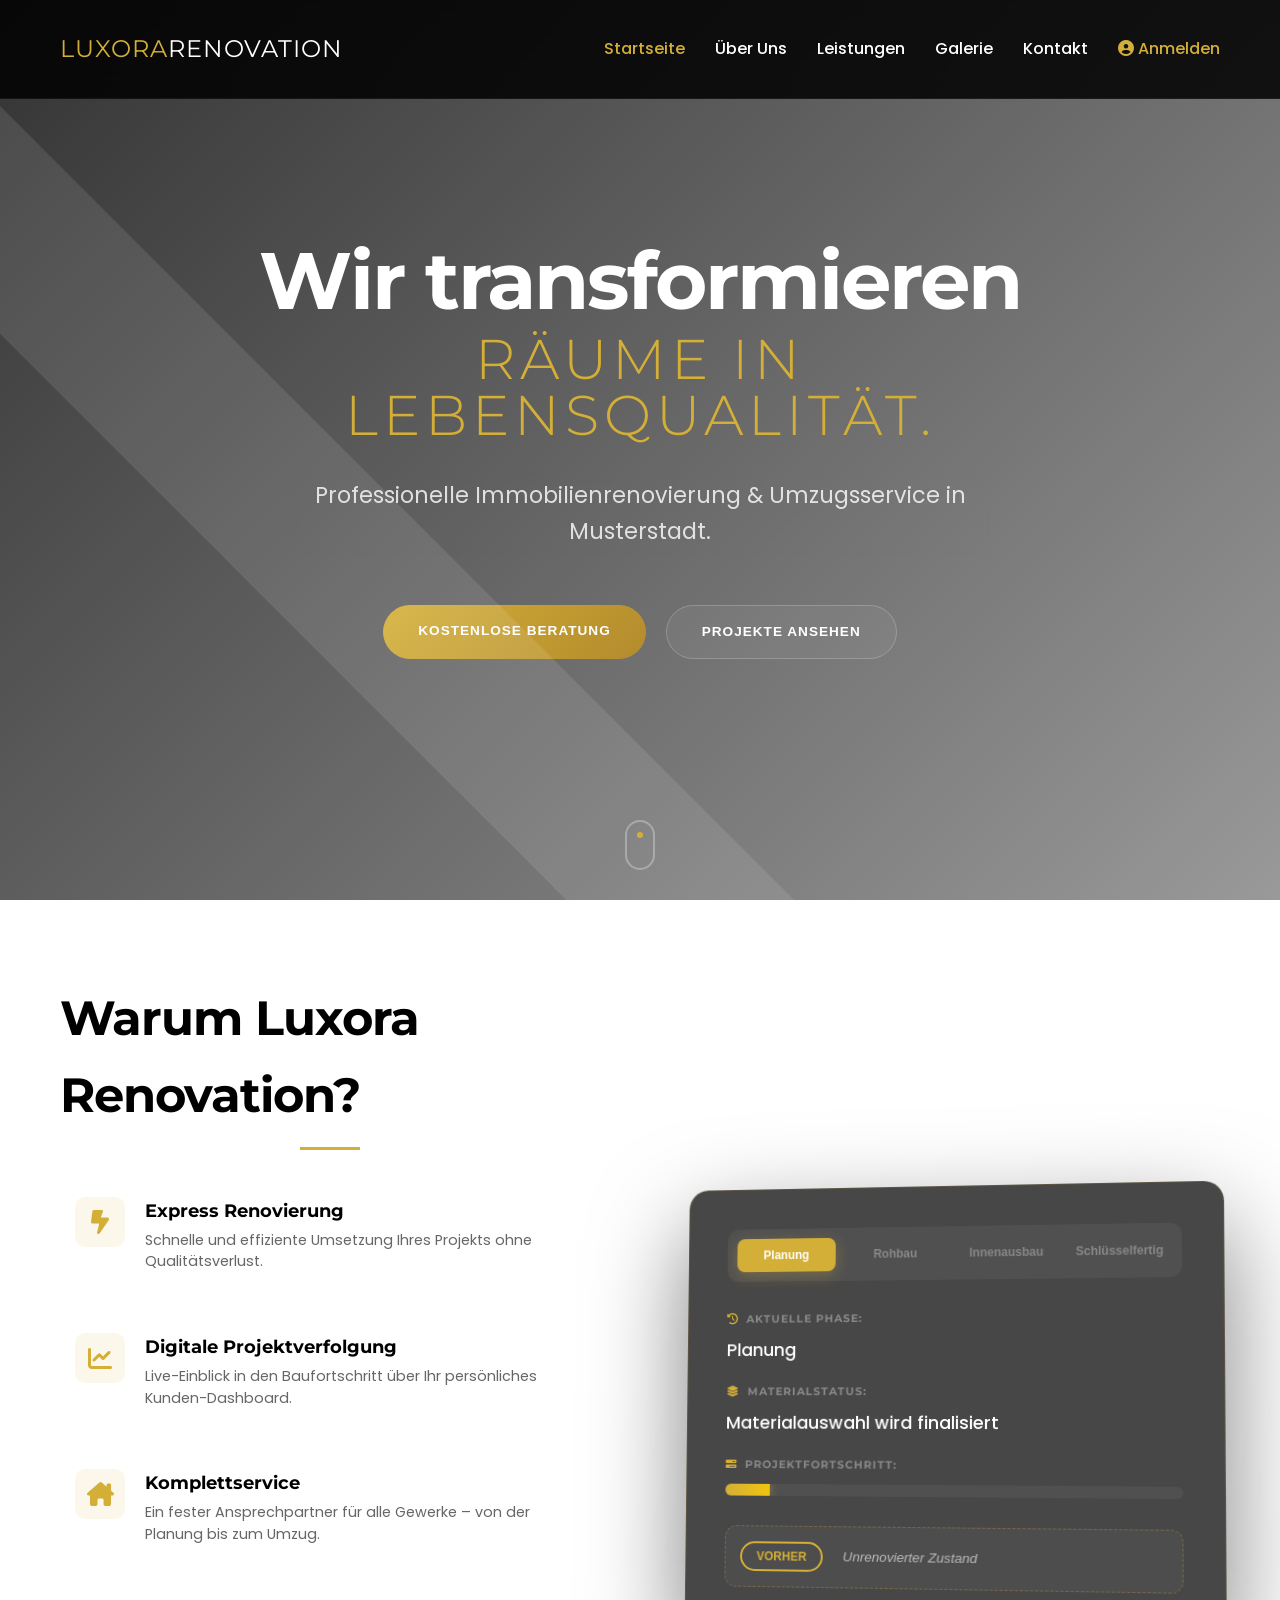
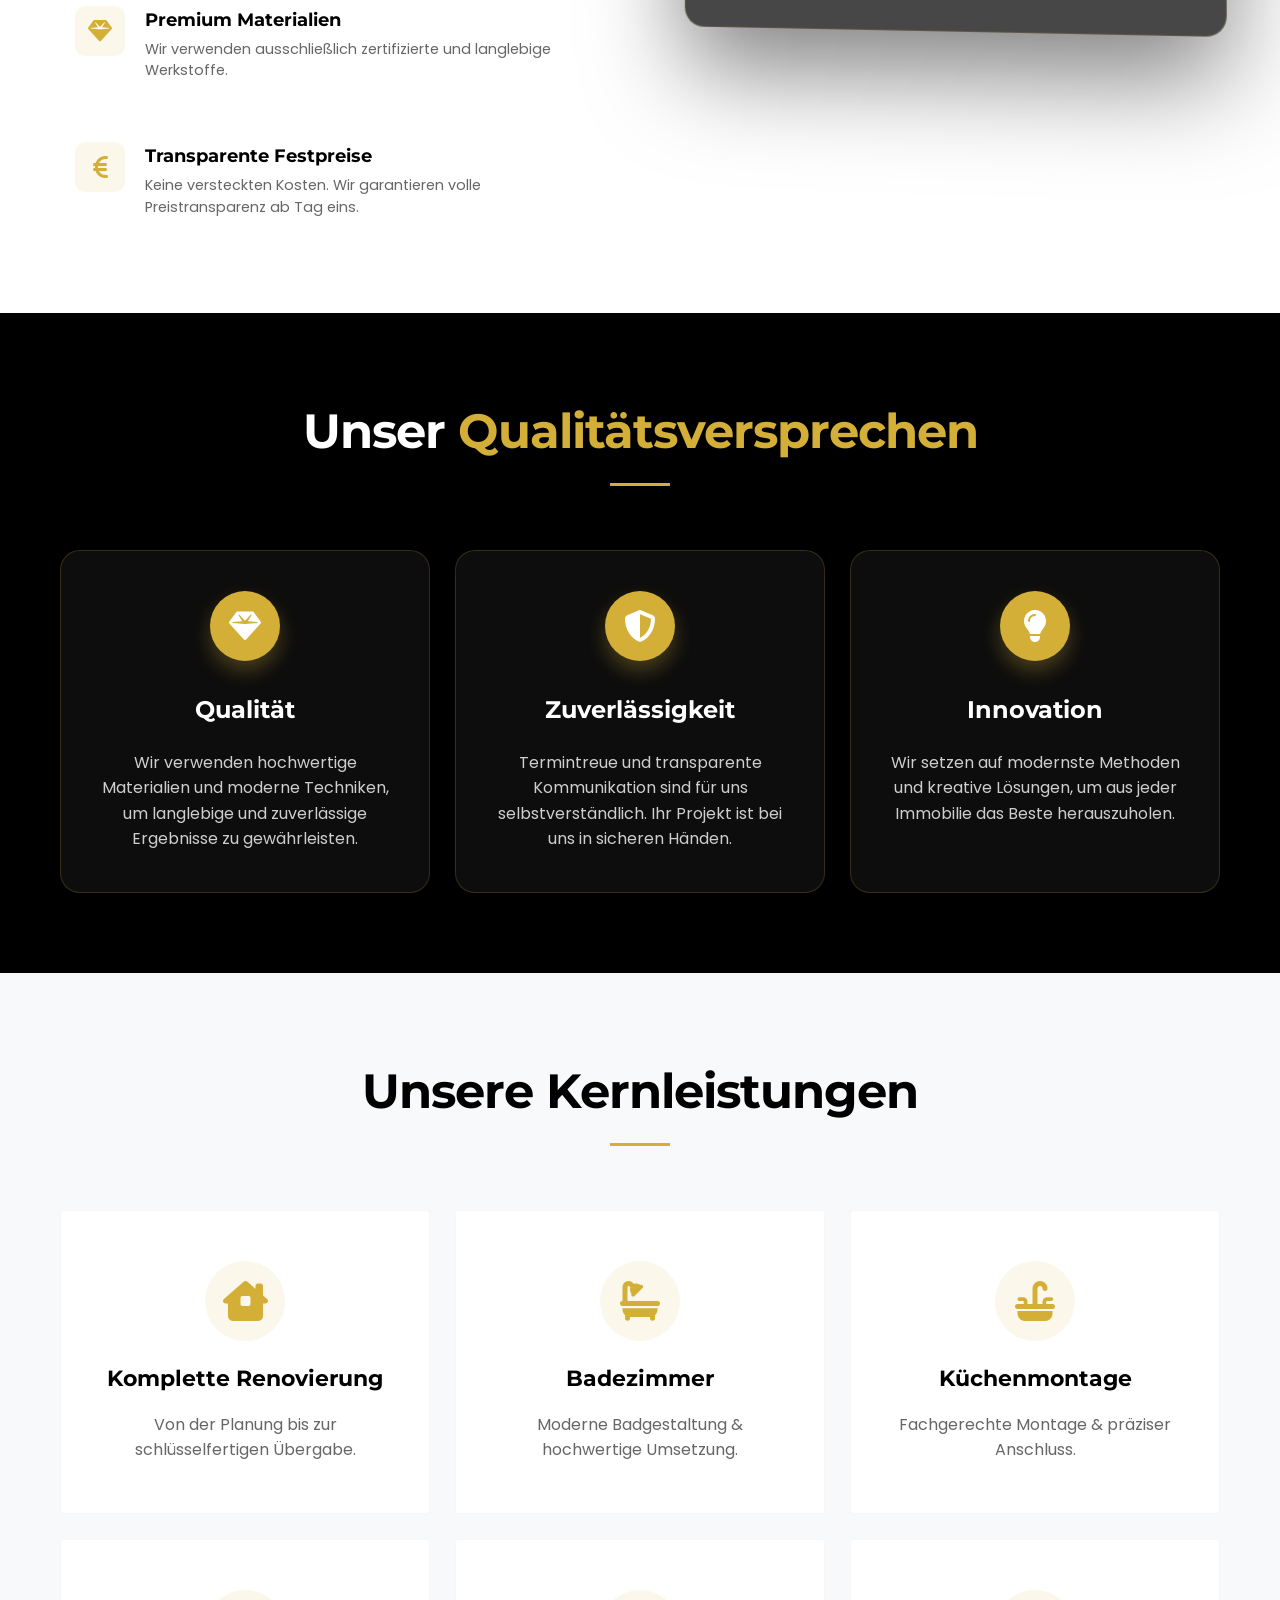
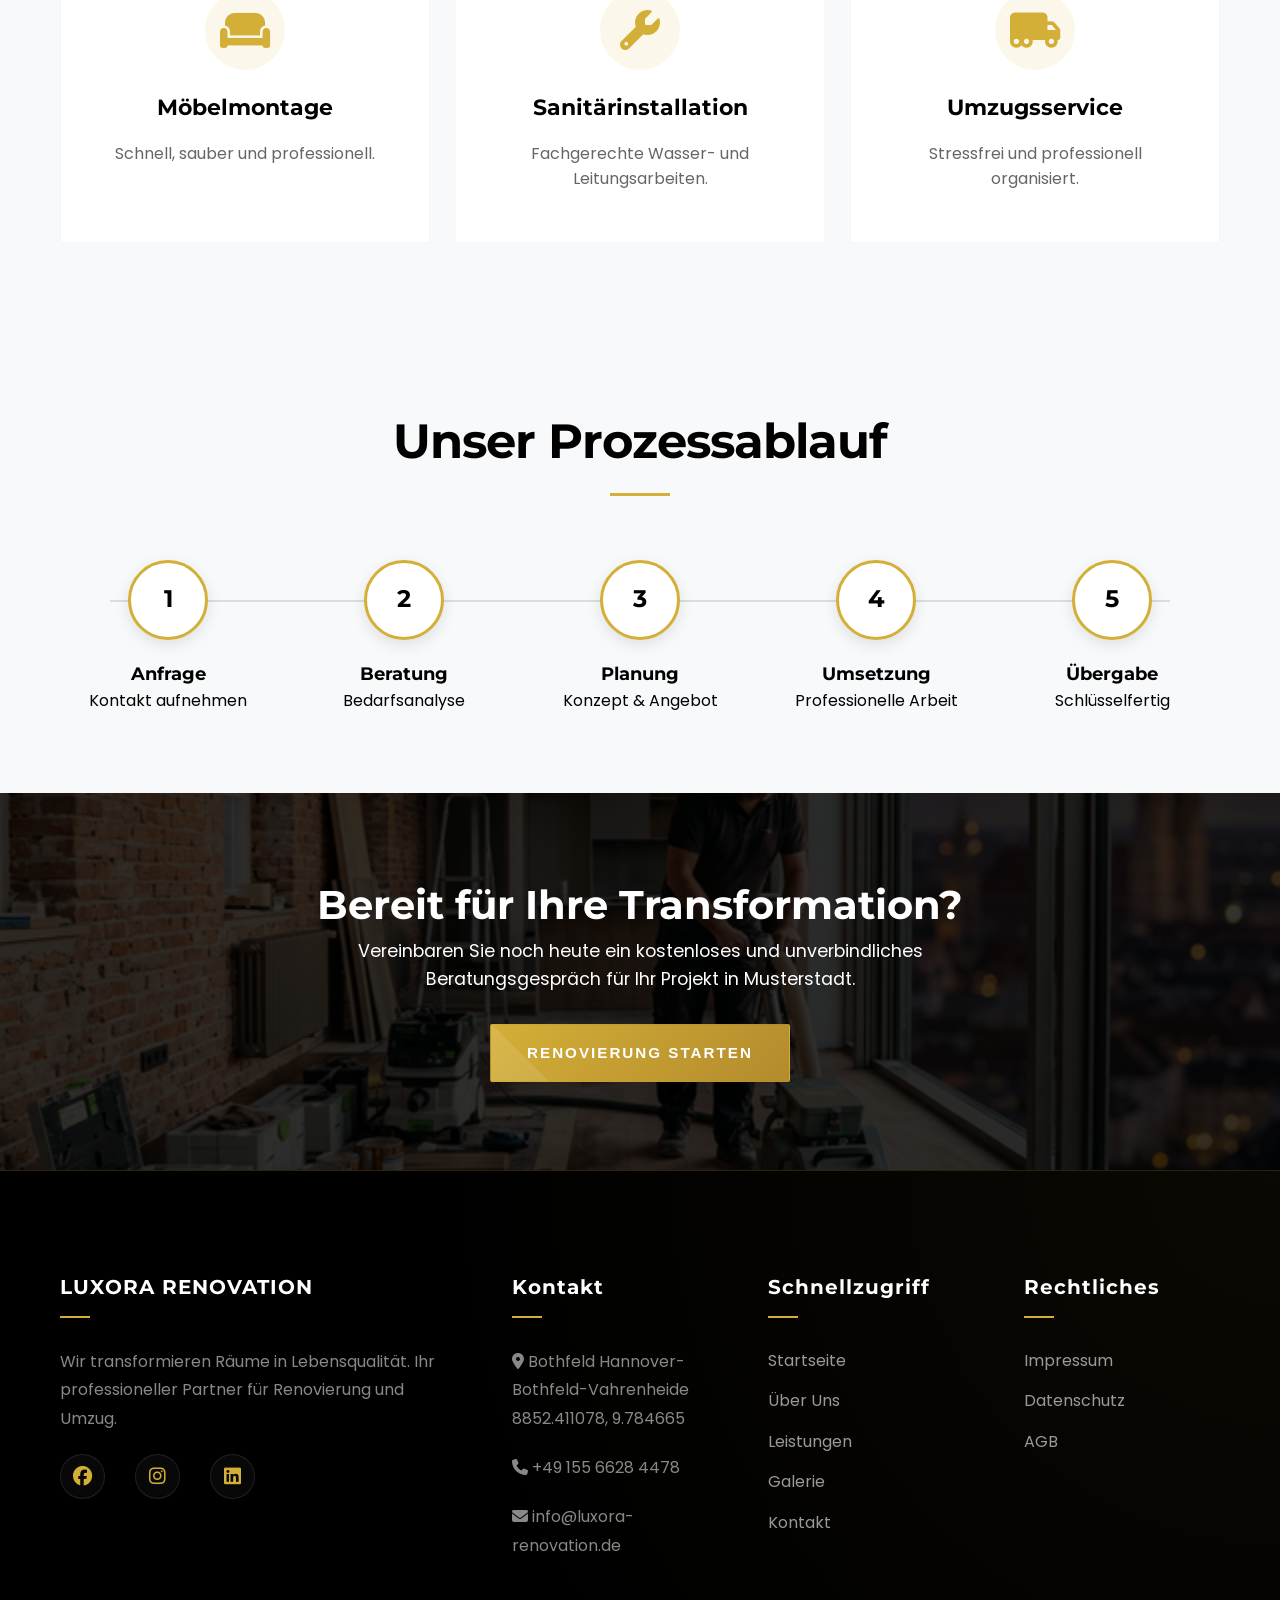
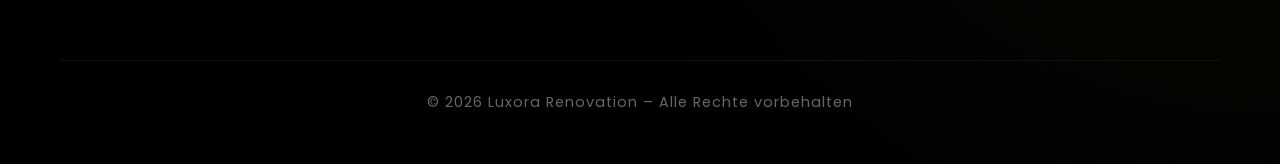
==== commit 7268c8ae: "Luxora Renovation: Premium-Design-Upgrade und interaktive Refinements" ====
--- a/index.html
+++ b/index.html
@@ -157,26 +157,26 @@
     </section>
 
     <!-- Why Luxora Section with Creative Cards -->
-    <section class="section" style="background-color: var(--light-gray);">
-        <div class="container">
-            <h2 class="section-title">Unser Qualitätsversprechen</h2>
+    <section class="section section-dark" style="background-color: var(--black);">
+        <div class="container">
+            <h2 class="section-title" style="color: var(--white);">Unser <span>Qualitätsversprechen</span></h2>
             <div class="service-grid">
                 <div class="creative-card">
-                    <div class="circle">⭐</div>
-                    <h3>Qualität</h3>
-                    <p>Wir verwenden hochwertige Materialien und moderne Techniken, um langlebige und zuverlässige
+                    <div class="circle"><i class="fa-solid fa-gem"></i></div>
+                    <h3 style="color: var(--white);">Qualität</h3>
+                    <p style="color: var(--white); opacity: 0.8;">Wir verwenden hochwertige Materialien und moderne Techniken, um langlebige und zuverlässige
                         Ergebnisse zu gewährleisten.</p>
                 </div>
                 <div class="creative-card">
-                    <div class="circle">🛡️</div>
-                    <h3>Zuverlässigkeit</h3>
-                    <p>Termintreue und transparente Kommunikation sind für uns selbstverständlich. Ihr Projekt ist
+                    <div class="circle"><i class="fa-solid fa-shield-halved"></i></div>
+                    <h3 style="color: var(--white);">Zuverlässigkeit</h3>
+                    <p style="color: var(--white); opacity: 0.8;">Termintreue und transparente Kommunikation sind für uns selbstverständlich. Ihr Projekt ist
                         bei uns in sicheren Händen.</p>
                 </div>
                 <div class="creative-card">
-                    <div class="circle">💡</div>
-                    <h3>Innovation</h3>
-                    <p>Wir setzen auf modernste Methoden und kreative Lösungen, um aus jeder Immobilie das Beste
+                    <div class="circle"><i class="fa-solid fa-lightbulb"></i></div>
+                    <h3 style="color: var(--white);">Innovation</h3>
+                    <p style="color: var(--white); opacity: 0.8;">Wir setzen auf modernste Methoden und kreative Lösungen, um aus jeder Immobilie das Beste
                         herauszuholen.</p>
                 </div>
             </div>
--- a/css/styles.css
+++ b/css/styles.css
@@ -1,18 +1,24 @@
 @import url('https://fonts.googleapis.com/css2?family=Montserrat:wght@700&family=Poppins:wght@400;500;600&display=swap');
 
 :root {
-    --primary-color: #D4AF37;
-    /* Gold */
+    --primary-color: #D4AF37; /* Gold */
+    --primary-light: #F4D03F;
+    --primary-dark: #B38B2D;
     --black: #000000;
     --white: #FFFFFF;
     --dark-gray: #1a1a1a;
-    --light-gray: #f4f4f4;
-    --border-color: #333333;
+    --light-gray: #f8f9fa;
+    --border-color: rgba(212, 175, 55, 0.2);
+    
+    --glass-bg: rgba(255, 255, 255, 0.05);
+    --glass-border: rgba(255, 255, 255, 0.1);
+    --glass-blur: blur(12px);
 
     --font-heading: 'Montserrat', sans-serif;
     --font-body: 'Poppins', sans-serif;
 
-    --transition-speed: 0.3s;
+    --transition-speed: 0.4s;
+    --ease: cubic-bezier(0.23, 1, 0.32, 1);
 }
 
 * {
@@ -87,24 +93,45 @@
 /* Buttons */
 .btn {
     display: inline-block;
-    padding: 12px 28px;
-    font-weight: 500;
-    border-radius: 4px;
+    padding: 16px 36px;
+    font-weight: 600;
+    font-size: 0.95rem;
+    border-radius: 2px;
     cursor: pointer;
-    transition: all var(--transition-speed) ease;
-    border: 2px solid transparent;
+    transition: all var(--transition-speed) var(--ease);
+    border: 1px solid transparent;
     text-align: center;
+    text-transform: uppercase;
+    letter-spacing: 2px;
+    position: relative;
+    overflow: hidden;
 }
 
 .btn-primary {
     background-color: var(--primary-color);
     color: var(--white);
+    background: linear-gradient(135deg, var(--primary-color) 0%, var(--primary-dark) 100%);
 }
 
 .btn-primary:hover {
-    background-color: #b3932e;
-    transform: translateY(-2px);
-    box-shadow: 0 4px 15px rgba(212, 175, 55, 0.4);
+    transform: translateY(-5px);
+    box-shadow: 0 10px 30px rgba(212, 175, 55, 0.4);
+}
+
+.btn-primary::after {
+    content: '';
+    position: absolute;
+    top: 50%;
+    left: 50%;
+    width: 300%;
+    height: 300%;
+    background: rgba(255, 255, 255, 0.1);
+    transform: translate(-50%, -50%) rotate(45deg) translateY(100%);
+    transition: transform 0.6s var(--ease);
+}
+
+.btn-primary:hover::after {
+    transform: translate(-50%, -50%) rotate(45deg) translateY(-100%);
 }
 
 .btn-outline {
@@ -116,45 +143,41 @@
 .btn-outline:hover {
     background-color: var(--white);
     color: var(--black);
-    transform: translateY(-2px);
+    transform: translateY(-5px);
 }
 
 .btn-gold {
-    background-color: var(--primary-color);
-    color: var(--white);
-    border-radius: 30px;
-    box-shadow: 0 4px 15px rgba(0, 0, 0, 0.2);
+    background: linear-gradient(135deg, var(--primary-color) 0%, var(--primary-dark) 100%);
+    color: var(--white);
+    border-radius: 50px;
+    box-shadow: 0 10px 20px rgba(212, 175, 55, 0.2);
     font-weight: 600;
-    transition: all 0.4s ease;
 }
 
 .btn-gold:hover {
-    transform: translateY(-4px);
-    box-shadow: 0 8px 25px rgba(212, 175, 55, 0.5);
-    background-color: #e6c555;
-}
-
-.btn-outline:hover {
-    background-color: var(--white);
-    color: var(--black);
-    transform: translateY(-2px);
+    transform: translateY(-5px) scale(1.02);
+    box-shadow: 0 20px 40px rgba(212, 175, 55, 0.4);
 }
 
 /* Navigation */
 .navbar {
-    background-color: var(--black);
-    color: var(--white);
-    padding: 20px 0;
+    background-color: rgba(0, 0, 0, 0.85);
+    backdrop-filter: var(--glass-blur);
+    -webkit-backdrop-filter: var(--glass-blur);
+    color: var(--white);
+    padding: 30px 0;
     position: fixed;
     width: 100%;
     top: 0;
     z-index: 1000;
-    transition: padding var(--transition-speed) ease;
+    transition: all 0.5s var(--ease);
+    border-bottom: 1px solid rgba(255, 255, 255, 0.05);
 }
 
 .navbar.scrolled {
     padding: 15px 0;
-    box-shadow: 0 2px 10px rgba(0, 0, 0, 0.5);
+    background-color: rgba(0, 0, 0, 0.95);
+    box-shadow: 0 10px 30px rgba(0, 0, 0, 0.3);
 }
 
 .navbar .container {
@@ -299,27 +322,36 @@
 }
 
 .premium-hero h1 {
-    font-size: 4.5rem;
-    line-height: 1.1;
-    margin-bottom: 25px;
-    color: var(--white);
-    animation: fadeInUp 1s ease-out;
+    font-size: 5rem;
+    line-height: 1;
+    margin-bottom: 30px;
+    letter-spacing: -2px;
+    color: var(--white);
+    animation: fadeInUp 1.2s var(--ease);
 }
 
 .premium-hero h1 span {
     color: var(--primary-color);
     display: block;
     font-weight: 300;
+    font-size: 3.5rem;
+    letter-spacing: 5px;
+    text-transform: uppercase;
+    margin-top: 10px;
 }
 
 .premium-hero p {
-    font-size: 1.25rem;
-    margin-bottom: 40px;
-    color: rgba(255, 255, 255, 0.9);
-    max-width: 600px;
+    font-size: 1.4rem;
+    margin-bottom: 50px;
+    color: rgba(255, 255, 255, 0.8);
+    max-width: 700px;
     margin-left: auto;
     margin-right: auto;
-    animation: fadeInUp 1s ease-out 0.2s both;
+    animation: fadeInUp 1.2s var(--ease) 0.3s both;
+    backdrop-filter: blur(4px);
+    display: inline-block;
+    padding: 5px 15px;
+    border-radius: 4px;
 }
 
 .hero-buttons {
@@ -340,15 +372,18 @@
 }
 
 .btn-secondary {
-    background: transparent;
-    border: 2px solid var(--white);
+    background: rgba(255, 255, 255, 0.05);
+    backdrop-filter: blur(8px);
+    -webkit-backdrop-filter: blur(8px);
+    border: 1px solid rgba(255, 255, 255, 0.2);
     color: var(--white);
 }
 
 .btn-secondary:hover {
     background: var(--white);
     color: var(--black);
-    transform: translateY(-3px);
+    transform: translateY(-5px);
+    box-shadow: 0 10px 30px rgba(255, 255, 255, 0.2);
 }
 
 .scroll-indikator {
@@ -490,17 +525,20 @@
 }
 
 .dashboard-container {
-    background: var(--dark-gray);
+    background: rgba(26, 26, 26, 0.8);
+    backdrop-filter: var(--glass-blur);
+    -webkit-backdrop-filter: var(--glass-blur);
     border-radius: 20px;
-    padding: 30px;
-    box-shadow: 0 40px 80px rgba(0, 0, 0, 0.3);
-    border: 1px solid rgba(212, 175, 55, 0.1);
-    transform: rotateY(-5deg);
-    transition: transform 0.5s ease;
+    padding: 40px;
+    box-shadow: 0 40px 100px rgba(0, 0, 0, 0.5);
+    border: 1px solid rgba(212, 175, 55, 0.15);
+    transform: rotateY(-5deg) rotateX(2deg);
+    transition: transform 0.6s var(--ease), box-shadow 0.6s var(--ease);
 }
 
 .dashboard-container:hover {
-    transform: rotateY(0deg) scale(1.02);
+    transform: rotateY(0deg) rotateX(0deg) scale(1.02);
+    box-shadow: 0 50px 120px rgba(212, 175, 55, 0.1);
 }
 
 .phasen-navigation {
@@ -661,22 +699,46 @@
 
 .service-card {
     background: var(--white);
-    padding: 40px 30px;
-    border-radius: 12px;
+    padding: 50px 40px;
+    border-radius: 4px;
     text-align: center;
-    transition: all 0.4s cubic-bezier(0.175, 0.885, 0.32, 1.275);
-    border: 1px solid rgba(0, 0, 0, 0.05);
+    transition: all 0.5s var(--ease);
+    border: 1px solid rgba(0, 0, 0, 0.03);
     display: flex;
     flex-direction: column;
     align-items: center;
     text-decoration: none;
     cursor: pointer;
+    position: relative;
+    z-index: 1;
+}
+
+.service-card::before {
+    content: '';
+    position: absolute;
+    top: 0;
+    left: 0;
+    width: 100%;
+    height: 100%;
+    background: linear-gradient(135deg, var(--black) 0%, #333 100%);
+    z-index: -1;
+    opacity: 0;
+    transition: opacity 0.5s var(--ease);
 }
 
 .service-card:hover {
-    transform: translateY(-10px);
-    box-shadow: 0 20px 40px rgba(0, 0, 0, 0.1);
-    border-color: var(--primary-color);
+    transform: translateY(-15px);
+    box-shadow: 0 30px 60px rgba(0, 0, 0, 0.15);
+    border-color: transparent;
+}
+
+.service-card:hover::before {
+    opacity: 1;
+}
+
+.service-card:hover h3, 
+.service-card:hover p {
+    color: var(--white);
 }
 
 .service-icon {
@@ -799,60 +861,121 @@
     margin-right: auto;
 }
 
-/* Footer */
+/* Global Footer Styling */
 footer {
-    background-color: var(--black);
-    color: var(--white);
-    padding: 60px 0 20px;
-    border-top: 2px solid var(--border-color);
+    background: var(--black);
+    color: var(--white);
+    padding: 100px 0 50px;
+    position: relative;
+    border-top: 1px solid var(--border-color);
+}
+
+footer::before {
+    content: '';
+    position: absolute;
+    top: 0;
+    left: 0;
+    width: 100%;
+    height: 100%;
+    background: radial-gradient(circle at top right, rgba(212, 175, 55, 0.05) 0%, transparent 60%);
+    pointer-events: none;
 }
 
 .footer-content {
     display: grid;
-    grid-template-columns: repeat(auto-fit, minmax(250px, 1fr));
-    gap: 40px;
-    margin-bottom: 40px;
+    grid-template-columns: 2fr 1fr 1fr 1fr;
+    gap: 60px;
 }
 
 .footer-col h3 {
-    color: var(--primary-color);
-    font-size: 1.2rem;
-    margin-bottom: 20px;
-}
-
-.footer-col p {
-    color: #ccc;
-    font-size: 0.95rem;
-    margin-bottom: 10px;
-    display: flex;
-    align-items: flex-start;
-    gap: 10px;
-}
-
-.footer-col i {
-    color: var(--primary-color);
-    margin-top: 4px;
+    color: var(--white);
+    margin-bottom: 30px;
+    font-size: 1.25rem;
+    position: relative;
+    padding-bottom: 15px;
+    letter-spacing: 1px;
+}
+
+.footer-col h3::after {
+    content: '';
+    position: absolute;
+    bottom: 0;
+    left: 0;
+    width: 30px;
+    height: 2px;
+    background: var(--primary-color);
 }
 
 .footer-links li {
-    margin-bottom: 10px;
+    margin-bottom: 15px;
 }
 
 .footer-links a {
-    color: #ccc;
-    font-size: 0.95rem;
+    color: #999;
+    transition: all 0.3s var(--ease);
+    display: inline-block;
 }
 
 .footer-links a:hover {
     color: var(--primary-color);
+    transform: translateX(5px);
+}
+
+.footer-col p {
+    color: #888;
+    line-height: 1.8;
+    margin-bottom: 20px;
+}
+
+.social-icons {
+    display: flex;
+    gap: 15px;
+    margin-top: 25px;
+}
+
+.social-icons a {
+    width: 45px;
+    height: 45px;
+    background-color: rgba(255, 255, 255, 0.03);
+    display: flex;
+    align-items: center;
+    justify-content: center;
+    border-radius: 50%;
+    transition: all 0.4s var(--ease);
+    border: 1px solid rgba(255, 255, 255, 0.1);
+    color: var(--primary-color);
+    font-size: 1.1rem;
+}
+
+.social-icons a:hover {
+    background-color: var(--primary-color);
+    color: var(--white) !important;
+    transform: translateY(-5px);
+    border-color: var(--primary-color);
+    box-shadow: 0 10px 20px rgba(212, 175, 55, 0.3);
 }
 
 .footer-bottom {
+    margin-top: 80px;
+    padding-top: 30px;
+    border-top: 1px solid rgba(255, 255, 255, 0.05);
     text-align: center;
-    padding-top: 20px;
-    border-top: 1px solid var(--border-color);
-    font-size: 0.85rem;
-    color: #888;
+    color: #666;
+    font-size: 0.9rem;
+    letter-spacing: 1px;
+}
+
+@media (max-width: 992px) {
+    .footer-content {
+        grid-template-columns: 1fr 1fr;
+        gap: 40px;
+    }
+}
+
+@media (max-width: 600px) {
+    .footer-content {
+        grid-template-columns: 1fr;
+    }
 }
 
 /* Animations */
@@ -1680,4 +1803,62 @@
 
 .section-dark .creative-card p {
     color: #ccc;
+}
+
+/* Reveal Animations */
+.reveal-element {
+    opacity: 0 !important;
+    transform: translateY(40px) !important;
+    transition: all 0.8s var(--ease) !important;
+}
+
+.reveal-element.revealed {
+    opacity: 1 !important;
+    transform: translateY(0) !important;
+}
+
+@keyframes fadeInUp {
+    from {
+        opacity: 0;
+        transform: translateY(40px);
+    }
+    to {
+        opacity: 1;
+        transform: translateY(0);
+    }
+}
+
+/* Custom Scrollbar */
+::-webkit-scrollbar {
+    width: 6px;
+}
+
+::-webkit-scrollbar-track {
+    background: var(--black);
+}
+
+::-webkit-scrollbar-thumb {
+    background: var(--primary-color);
+}
+
+/* Glossmorphism Section Title */
+.section-title {
+    font-size: 3rem;
+    font-weight: 700;
+    letter-spacing: -1px;
+    margin-bottom: 4rem;
+}
+
+.section-title span {
+    color: var(--primary-color);
+}
+
+/* Media Queries for Hero */
+@media (max-width: 768px) {
+    .premium-hero h1 {
+        font-size: 3rem;
+    }
+    .premium-hero h1 span {
+        font-size: 1.8rem;
+    }
 }
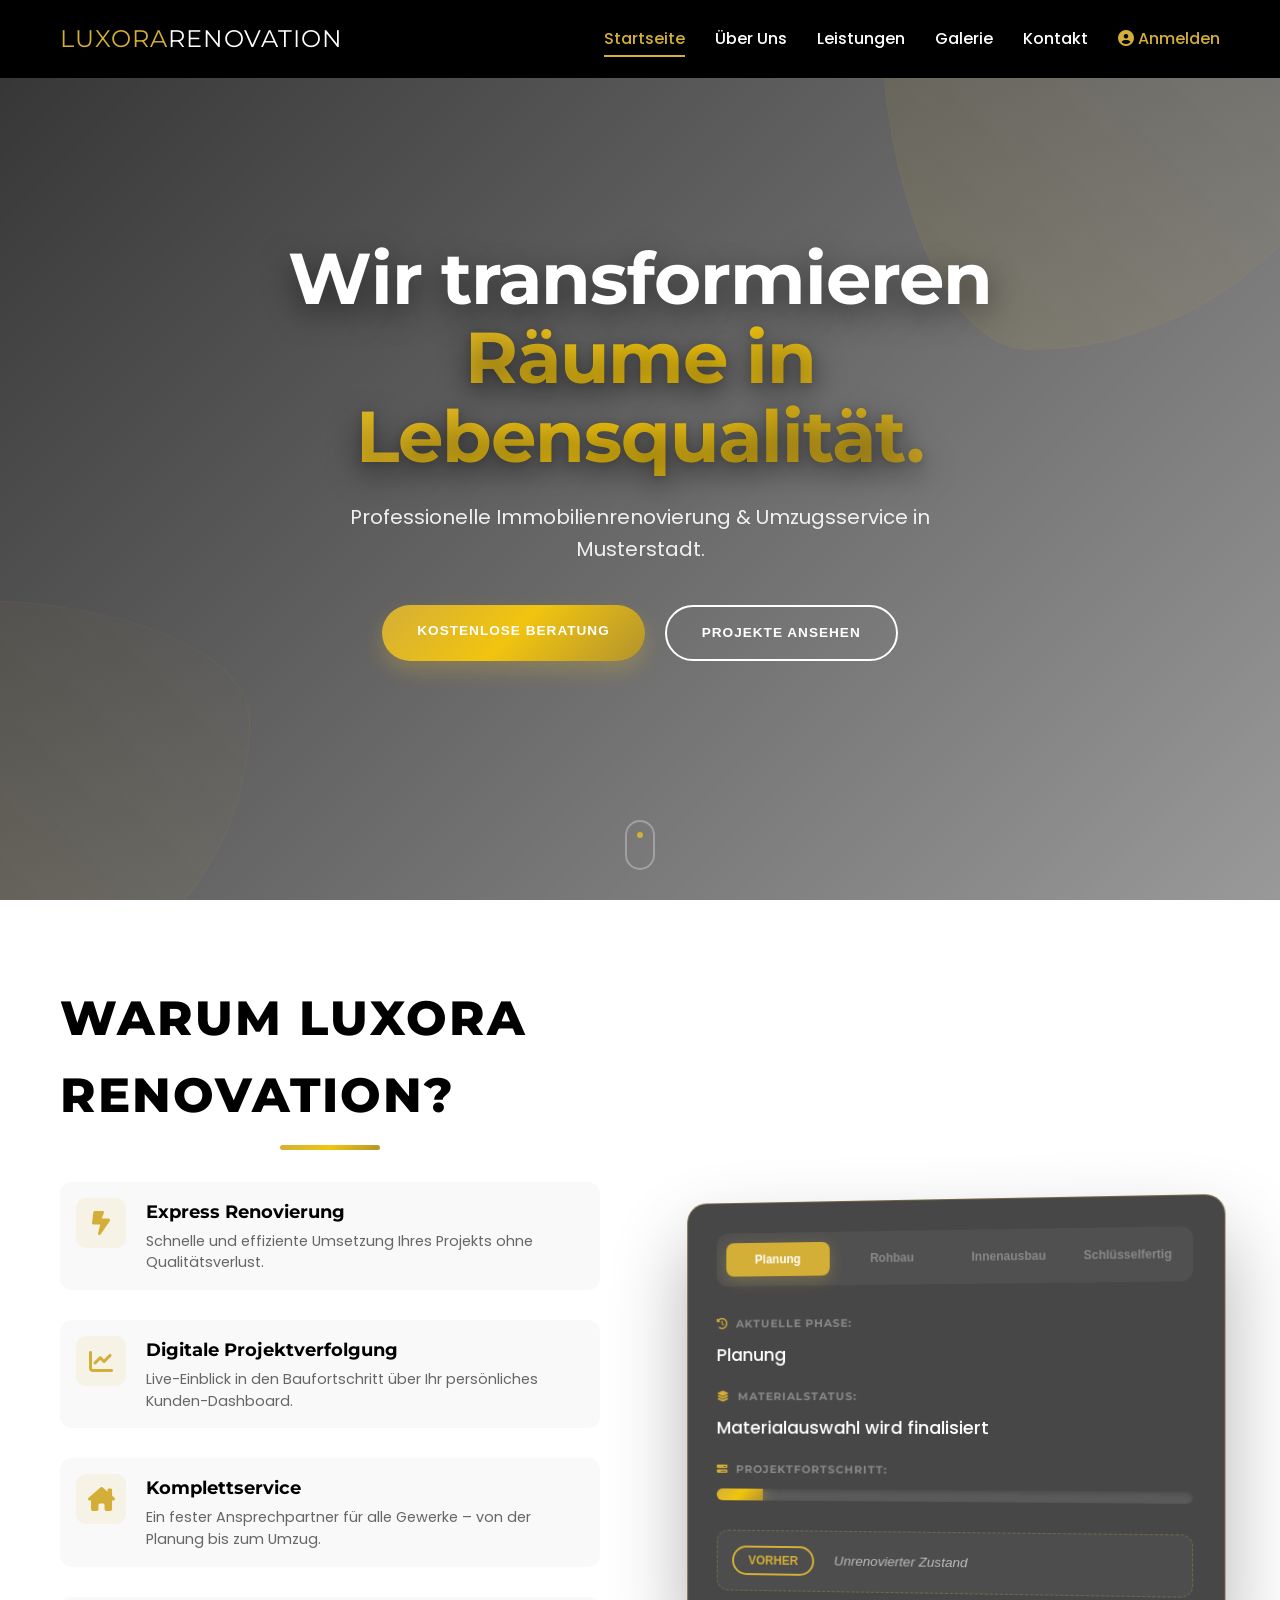
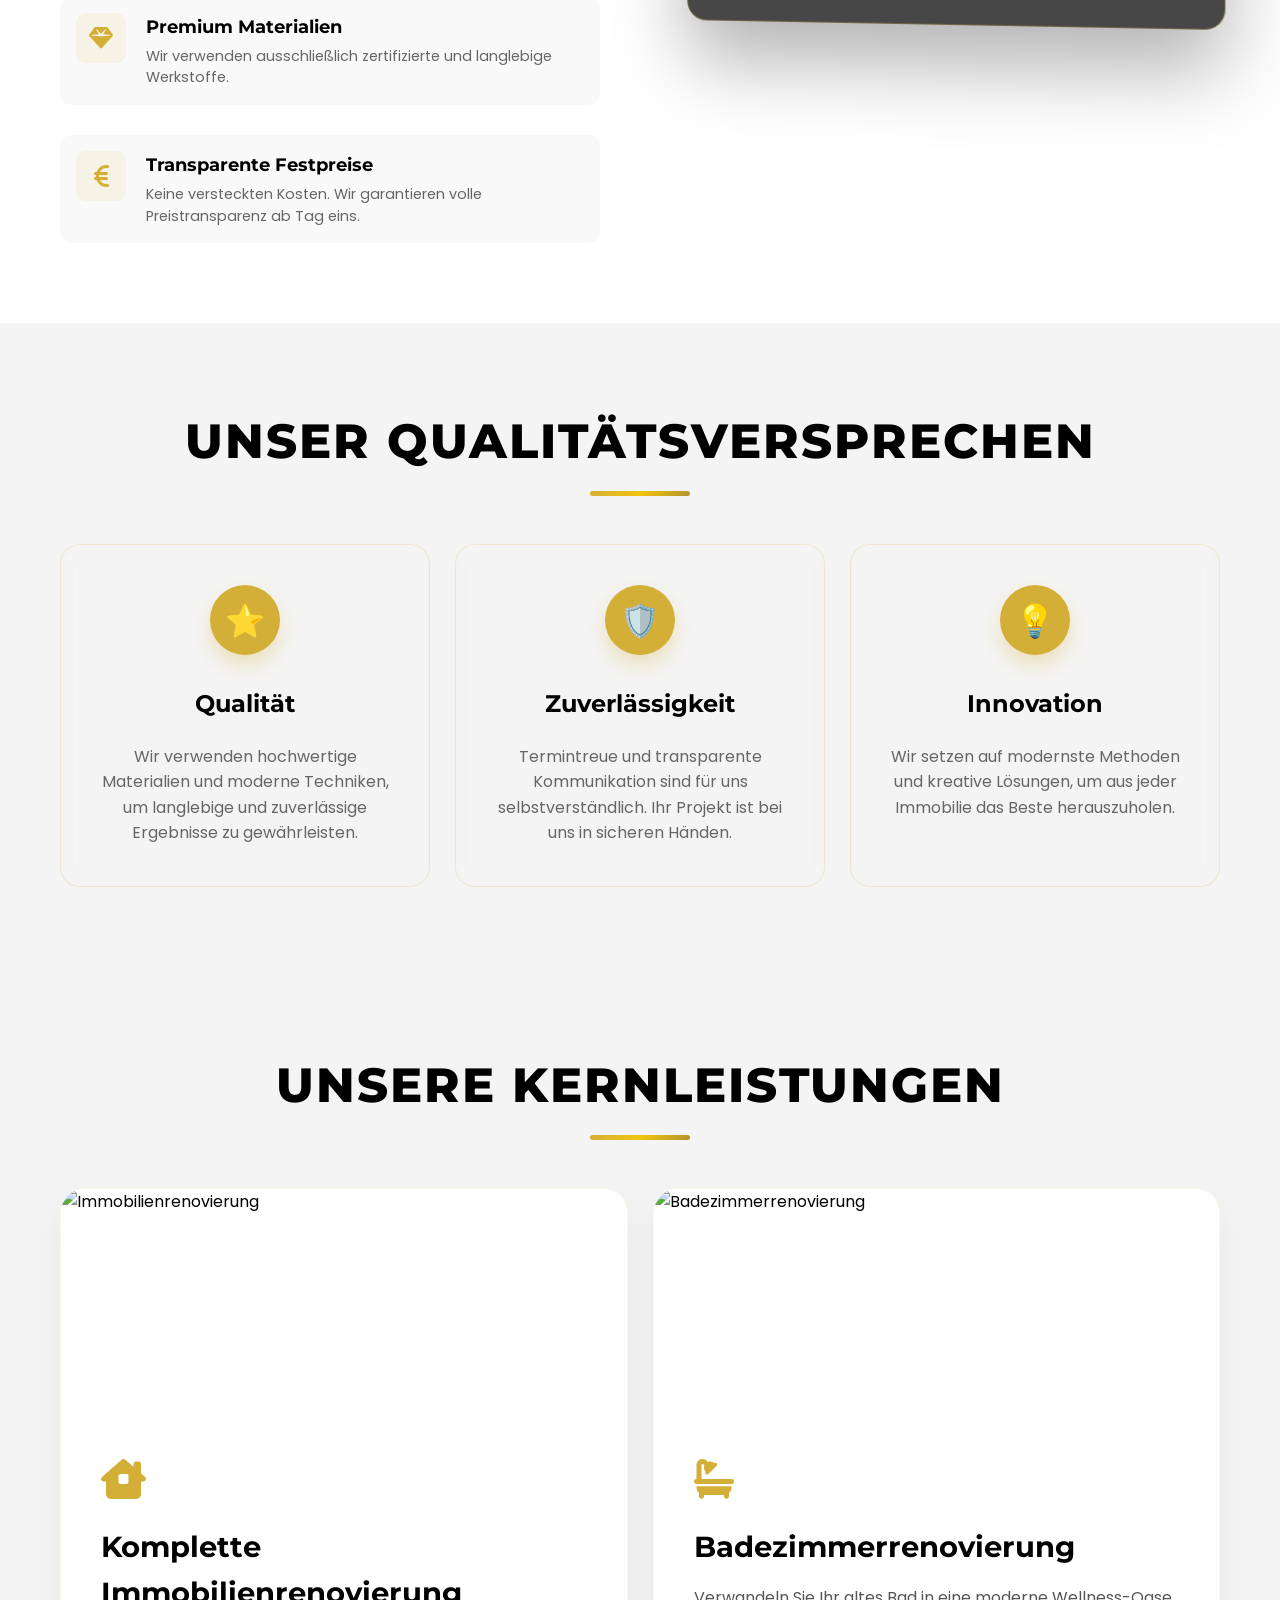
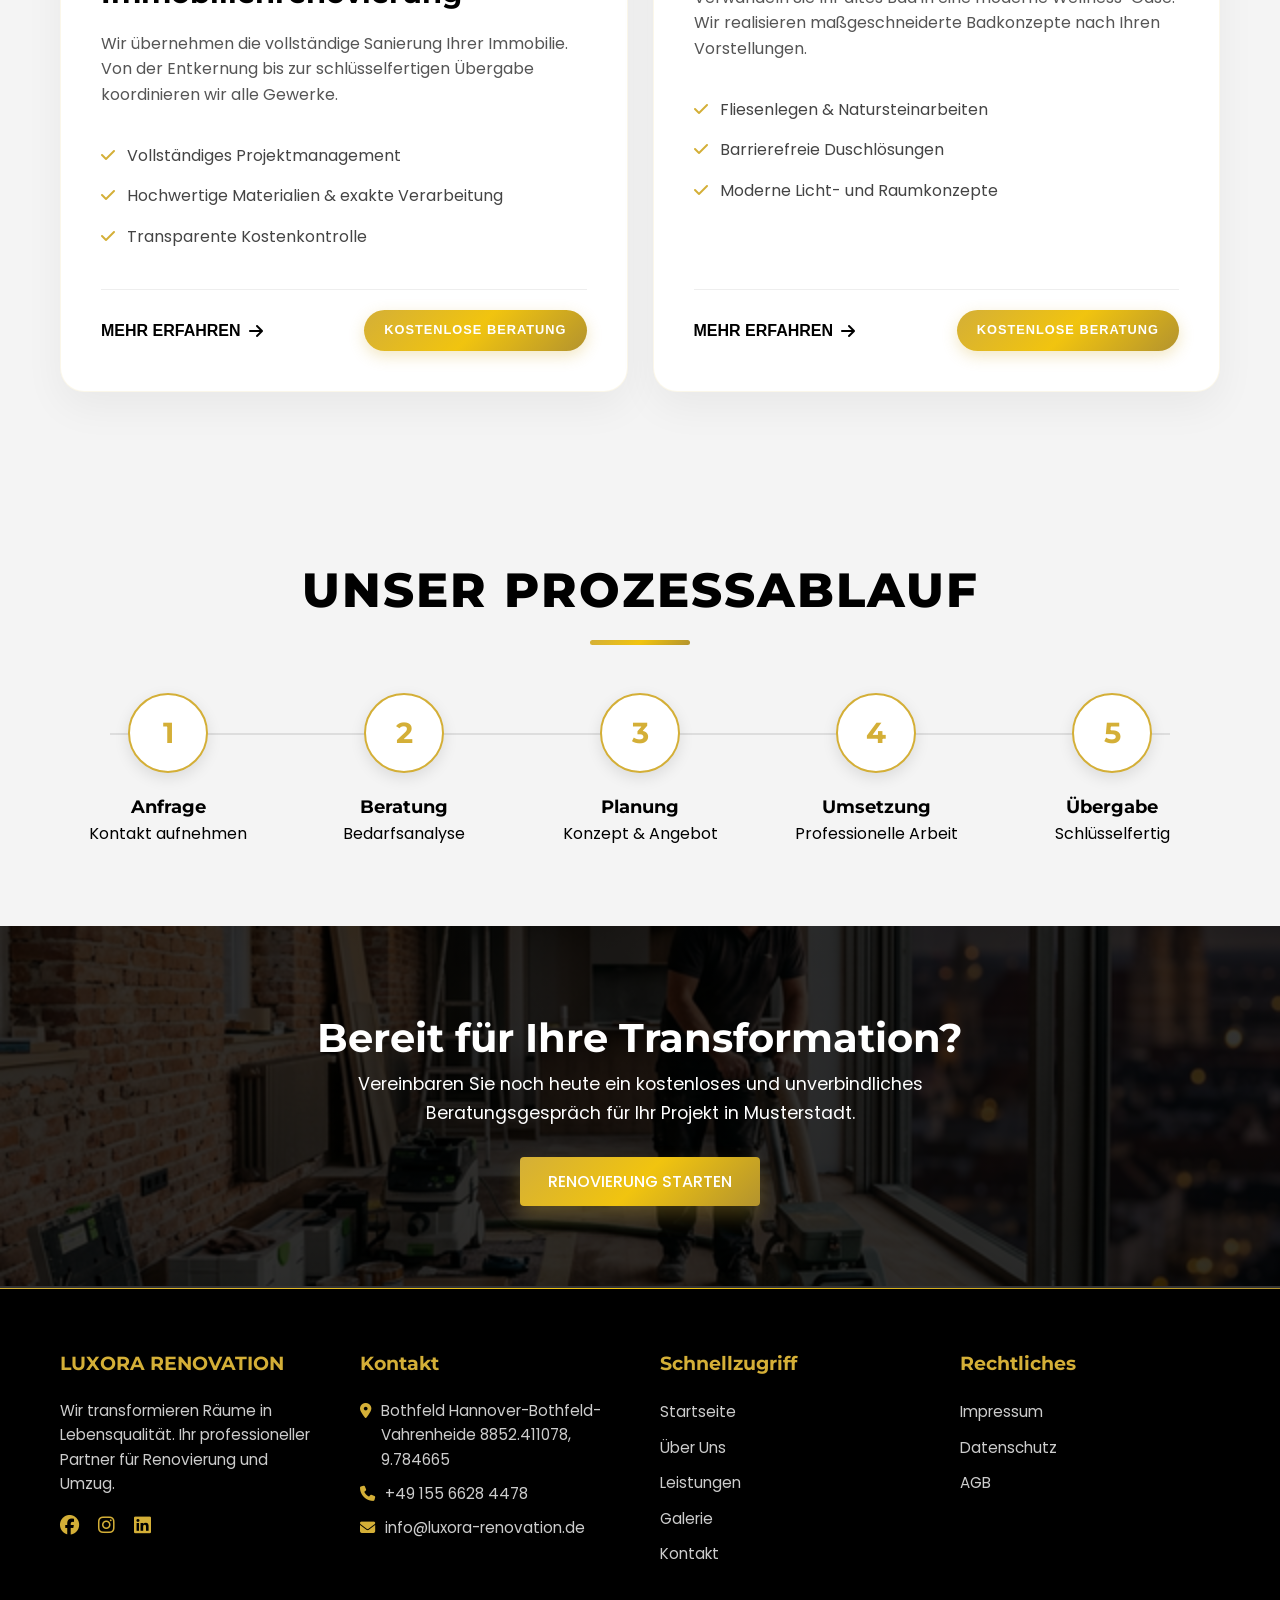
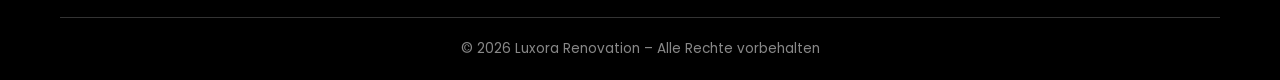
==== commit 767a8592: "Premium Polished Website Design, Content Refinement and Interaction Polish" ====
--- a/index.html
+++ b/index.html
@@ -13,6 +13,7 @@
 
     <!-- Custom CSS -->
     <link rel="stylesheet" href="css/styles.css">
+    <link rel="stylesheet" href="css/polish.css">
 
     <!-- Favicon -->
     <link rel="icon" type="image/png" href="images/favicon.png">
@@ -49,6 +50,10 @@
     <!-- Premium Hero Section -->
     <header class="premium-hero">
         <div class="hero-overlay"></div>
+        <div class="animated-bg">
+            <div class="shape shape-1"></div>
+            <div class="shape shape-2"></div>
+        </div>
         <div class="hero-content">
             <h1>
                 Wir transformieren<br>
@@ -157,26 +162,26 @@
     </section>
 
     <!-- Why Luxora Section with Creative Cards -->
-    <section class="section section-dark" style="background-color: var(--black);">
-        <div class="container">
-            <h2 class="section-title" style="color: var(--white);">Unser <span>Qualitätsversprechen</span></h2>
+    <section class="section" style="background-color: var(--light-gray);">
+        <div class="container">
+            <h2 class="section-title">Unser Qualitätsversprechen</h2>
             <div class="service-grid">
                 <div class="creative-card">
-                    <div class="circle"><i class="fa-solid fa-gem"></i></div>
-                    <h3 style="color: var(--white);">Qualität</h3>
-                    <p style="color: var(--white); opacity: 0.8;">Wir verwenden hochwertige Materialien und moderne Techniken, um langlebige und zuverlässige
+                    <div class="circle">⭐</div>
+                    <h3>Qualität</h3>
+                    <p>Wir verwenden hochwertige Materialien und moderne Techniken, um langlebige und zuverlässige
                         Ergebnisse zu gewährleisten.</p>
                 </div>
                 <div class="creative-card">
-                    <div class="circle"><i class="fa-solid fa-shield-halved"></i></div>
-                    <h3 style="color: var(--white);">Zuverlässigkeit</h3>
-                    <p style="color: var(--white); opacity: 0.8;">Termintreue und transparente Kommunikation sind für uns selbstverständlich. Ihr Projekt ist
+                    <div class="circle">🛡️</div>
+                    <h3>Zuverlässigkeit</h3>
+                    <p>Termintreue und transparente Kommunikation sind für uns selbstverständlich. Ihr Projekt ist
                         bei uns in sicheren Händen.</p>
                 </div>
                 <div class="creative-card">
-                    <div class="circle"><i class="fa-solid fa-lightbulb"></i></div>
-                    <h3 style="color: var(--white);">Innovation</h3>
-                    <p style="color: var(--white); opacity: 0.8;">Wir setzen auf modernste Methoden und kreative Lösungen, um aus jeder Immobilie das Beste
+                    <div class="circle">💡</div>
+                    <h3>Innovation</h3>
+                    <p>Wir setzen auf modernste Methoden und kreative Lösungen, um aus jeder Immobilie das Beste
                         herauszuholen.</p>
                 </div>
             </div>
@@ -189,41 +194,53 @@
         <div class="container">
             <h2 class="section-title">Unsere Kernleistungen</h2>
             <div class="service-grid">
-                <a href="leistungen.html#renovierung" class="service-card" data-service="renovierung">
-                    <div class="service-icon"><i class="fa-solid fa-house-chimney-window"></i></div>
-                    <h3>Komplette Renovierung</h3>
-                    <p>Von der Planung bis zur schlüsselfertigen Übergabe.</p>
-                </a>
-
-                <a href="leistungen.html#badezimmer" class="service-card" data-service="badezimmer">
-                    <div class="service-icon"><i class="fa-solid fa-bath"></i></div>
-                    <h3>Badezimmer</h3>
-                    <p>Moderne Badgestaltung & hochwertige Umsetzung.</p>
-                </a>
-
-                <a href="leistungen.html#kueche" class="service-card" data-service="kueche">
-                    <div class="service-icon"><i class="fa-solid fa-sink"></i></div>
-                    <h3>Küchenmontage</h3>
-                    <p>Fachgerechte Montage & präziser Anschluss.</p>
-                </a>
-
-                <a href="leistungen.html#moebel" class="service-card" data-service="moebel">
-                    <div class="service-icon"><i class="fa-solid fa-couch"></i></div>
-                    <h3>Möbelmontage</h3>
-                    <p>Schnell, sauber und professionell.</p>
-                </a>
-
-                <a href="leistungen.html#sanitaer" class="service-card" data-service="sanitaer">
-                    <div class="service-icon"><i class="fa-solid fa-wrench"></i></div>
-                    <h3>Sanitärinstallation</h3>
-                    <p>Fachgerechte Wasser- und Leitungsarbeiten.</p>
-                </a>
-
-                <a href="leistungen.html#umzug" class="service-card" data-service="umzug">
-                    <div class="service-icon"><i class="fa-solid fa-truck-moving"></i></div>
-                    <h3>Umzugsservice</h3>
-                    <p>Stressfrei und professionell organisiert.</p>
-                </a>
+                <!-- Service 1: Immobilienrenovierung -->
+                <div class="service-card-premium">
+                    <div class="service-card-image">
+                        <img src="https://images.unsplash.com/photo-1664372623516-0b1540d6771e?q=80&w=1170&auto=format&fit=crop&ixlib=rb-4.1.0&ixid=M3wxMjA3fDB8MHxwaG90by1wYWdlfHx8fGVufDB8fHx8fA%3D%3D"
+                            alt="Immobilienrenovierung">
+                    </div>
+                    <div class="service-card-content">
+                        <i class="fa-solid fa-house-chimney-window main-icon"></i>
+                        <h3>Komplette Immobilienrenovierung</h3>
+                        <p>Wir übernehmen die vollständige Sanierung Ihrer Immobilie. Von der Entkernung bis zur
+                            schlüsselfertigen Übergabe koordinieren wir alle Gewerke.</p>
+                        <ul>
+                            <li><i class="fa-solid fa-check"></i> Vollständiges Projektmanagement</li>
+                            <li><i class="fa-solid fa-check"></i> Hochwertige Materialien & exakte Verarbeitung</li>
+                            <li><i class="fa-solid fa-check"></i> Transparente Kostenkontrolle</li>
+                        </ul>
+                        <div class="cta-row">
+                            <a href="leistungen.html" class="learn-more">MEHR ERFAHREN <i
+                                    class="fa-solid fa-arrow-right"></i></a>
+                            <a href="kontakt.html" class="btn-beratung">KOSTENLOSE BERATUNG</a>
+                        </div>
+                    </div>
+                </div>
+
+                <!-- Service 2: Badezimmerrenovierung -->
+                <div class="service-card-premium">
+                    <div class="service-card-image">
+                        <img src="https://images.unsplash.com/photo-1600488999585-e4364713b90a?q=80&w=1074&auto=format&fit=crop&ixlib=rb-4.1.0&ixid=M3wxMjA3fDB8MHxwaG90by1wYWdlfHx8fGVufDB8fHx8fA%3D%3D"
+                            alt="Badezimmerrenovierung">
+                    </div>
+                    <div class="service-card-content">
+                        <i class="fa-solid fa-bath main-icon"></i>
+                        <h3>Badezimmerrenovierung</h3>
+                        <p>Verwandeln Sie Ihr altes Bad in eine moderne Wellness-Oase. Wir realisieren maßgeschneiderte
+                            Badkonzepte nach Ihren Vorstellungen.</p>
+                        <ul>
+                            <li><i class="fa-solid fa-check"></i> Fliesenlegen & Natursteinarbeiten</li>
+                            <li><i class="fa-solid fa-check"></i> Barrierefreie Duschlösungen</li>
+                            <li><i class="fa-solid fa-check"></i> Moderne Licht- und Raumkonzepte</li>
+                        </ul>
+                        <div class="cta-row">
+                            <a href="leistungen.html" class="learn-more">MEHR ERFAHREN <i
+                                    class="fa-solid fa-arrow-right"></i></a>
+                            <a href="kontakt.html" class="btn-beratung">KOSTENLOSE BERATUNG</a>
+                        </div>
+                    </div>
+                </div>
             </div>
         </div>
     </section>
--- a/css/styles.css
+++ b/css/styles.css
@@ -1,24 +1,18 @@
 @import url('https://fonts.googleapis.com/css2?family=Montserrat:wght@700&family=Poppins:wght@400;500;600&display=swap');
 
 :root {
-    --primary-color: #D4AF37; /* Gold */
-    --primary-light: #F4D03F;
-    --primary-dark: #B38B2D;
+    --primary-color: #D4AF37;
+    /* Gold */
     --black: #000000;
     --white: #FFFFFF;
     --dark-gray: #1a1a1a;
-    --light-gray: #f8f9fa;
-    --border-color: rgba(212, 175, 55, 0.2);
-    
-    --glass-bg: rgba(255, 255, 255, 0.05);
-    --glass-border: rgba(255, 255, 255, 0.1);
-    --glass-blur: blur(12px);
+    --light-gray: #f4f4f4;
+    --border-color: #333333;
 
     --font-heading: 'Montserrat', sans-serif;
     --font-body: 'Poppins', sans-serif;
 
-    --transition-speed: 0.4s;
-    --ease: cubic-bezier(0.23, 1, 0.32, 1);
+    --transition-speed: 0.3s;
 }
 
 * {
@@ -93,45 +87,24 @@
 /* Buttons */
 .btn {
     display: inline-block;
-    padding: 16px 36px;
-    font-weight: 600;
-    font-size: 0.95rem;
-    border-radius: 2px;
+    padding: 12px 28px;
+    font-weight: 500;
+    border-radius: 4px;
     cursor: pointer;
-    transition: all var(--transition-speed) var(--ease);
-    border: 1px solid transparent;
+    transition: all var(--transition-speed) ease;
+    border: 2px solid transparent;
     text-align: center;
-    text-transform: uppercase;
-    letter-spacing: 2px;
-    position: relative;
-    overflow: hidden;
 }
 
 .btn-primary {
     background-color: var(--primary-color);
     color: var(--white);
-    background: linear-gradient(135deg, var(--primary-color) 0%, var(--primary-dark) 100%);
 }
 
 .btn-primary:hover {
-    transform: translateY(-5px);
-    box-shadow: 0 10px 30px rgba(212, 175, 55, 0.4);
-}
-
-.btn-primary::after {
-    content: '';
-    position: absolute;
-    top: 50%;
-    left: 50%;
-    width: 300%;
-    height: 300%;
-    background: rgba(255, 255, 255, 0.1);
-    transform: translate(-50%, -50%) rotate(45deg) translateY(100%);
-    transition: transform 0.6s var(--ease);
-}
-
-.btn-primary:hover::after {
-    transform: translate(-50%, -50%) rotate(45deg) translateY(-100%);
+    background-color: #b3932e;
+    transform: translateY(-2px);
+    box-shadow: 0 4px 15px rgba(212, 175, 55, 0.4);
 }
 
 .btn-outline {
@@ -143,41 +116,45 @@
 .btn-outline:hover {
     background-color: var(--white);
     color: var(--black);
-    transform: translateY(-5px);
+    transform: translateY(-2px);
 }
 
 .btn-gold {
-    background: linear-gradient(135deg, var(--primary-color) 0%, var(--primary-dark) 100%);
-    color: var(--white);
-    border-radius: 50px;
-    box-shadow: 0 10px 20px rgba(212, 175, 55, 0.2);
+    background-color: var(--primary-color);
+    color: var(--white);
+    border-radius: 30px;
+    box-shadow: 0 4px 15px rgba(0, 0, 0, 0.2);
     font-weight: 600;
+    transition: all 0.4s ease;
 }
 
 .btn-gold:hover {
-    transform: translateY(-5px) scale(1.02);
-    box-shadow: 0 20px 40px rgba(212, 175, 55, 0.4);
+    transform: translateY(-4px);
+    box-shadow: 0 8px 25px rgba(212, 175, 55, 0.5);
+    background-color: #e6c555;
+}
+
+.btn-outline:hover {
+    background-color: var(--white);
+    color: var(--black);
+    transform: translateY(-2px);
 }
 
 /* Navigation */
 .navbar {
-    background-color: rgba(0, 0, 0, 0.85);
-    backdrop-filter: var(--glass-blur);
-    -webkit-backdrop-filter: var(--glass-blur);
-    color: var(--white);
-    padding: 30px 0;
+    background-color: var(--black);
+    color: var(--white);
+    padding: 20px 0;
     position: fixed;
     width: 100%;
     top: 0;
     z-index: 1000;
-    transition: all 0.5s var(--ease);
-    border-bottom: 1px solid rgba(255, 255, 255, 0.05);
+    transition: padding var(--transition-speed) ease;
 }
 
 .navbar.scrolled {
     padding: 15px 0;
-    background-color: rgba(0, 0, 0, 0.95);
-    box-shadow: 0 10px 30px rgba(0, 0, 0, 0.3);
+    box-shadow: 0 2px 10px rgba(0, 0, 0, 0.5);
 }
 
 .navbar .container {
@@ -322,36 +299,27 @@
 }
 
 .premium-hero h1 {
-    font-size: 5rem;
-    line-height: 1;
-    margin-bottom: 30px;
-    letter-spacing: -2px;
-    color: var(--white);
-    animation: fadeInUp 1.2s var(--ease);
+    font-size: 4.5rem;
+    line-height: 1.1;
+    margin-bottom: 25px;
+    color: var(--white);
+    animation: fadeInUp 1s ease-out;
 }
 
 .premium-hero h1 span {
     color: var(--primary-color);
     display: block;
     font-weight: 300;
-    font-size: 3.5rem;
-    letter-spacing: 5px;
-    text-transform: uppercase;
-    margin-top: 10px;
 }
 
 .premium-hero p {
-    font-size: 1.4rem;
-    margin-bottom: 50px;
-    color: rgba(255, 255, 255, 0.8);
-    max-width: 700px;
+    font-size: 1.25rem;
+    margin-bottom: 40px;
+    color: rgba(255, 255, 255, 0.9);
+    max-width: 600px;
     margin-left: auto;
     margin-right: auto;
-    animation: fadeInUp 1.2s var(--ease) 0.3s both;
-    backdrop-filter: blur(4px);
-    display: inline-block;
-    padding: 5px 15px;
-    border-radius: 4px;
+    animation: fadeInUp 1s ease-out 0.2s both;
 }
 
 .hero-buttons {
@@ -372,18 +340,15 @@
 }
 
 .btn-secondary {
-    background: rgba(255, 255, 255, 0.05);
-    backdrop-filter: blur(8px);
-    -webkit-backdrop-filter: blur(8px);
-    border: 1px solid rgba(255, 255, 255, 0.2);
+    background: transparent;
+    border: 2px solid var(--white);
     color: var(--white);
 }
 
 .btn-secondary:hover {
     background: var(--white);
     color: var(--black);
-    transform: translateY(-5px);
-    box-shadow: 0 10px 30px rgba(255, 255, 255, 0.2);
+    transform: translateY(-3px);
 }
 
 .scroll-indikator {
@@ -525,20 +490,17 @@
 }
 
 .dashboard-container {
-    background: rgba(26, 26, 26, 0.8);
-    backdrop-filter: var(--glass-blur);
-    -webkit-backdrop-filter: var(--glass-blur);
+    background: var(--dark-gray);
     border-radius: 20px;
-    padding: 40px;
-    box-shadow: 0 40px 100px rgba(0, 0, 0, 0.5);
-    border: 1px solid rgba(212, 175, 55, 0.15);
-    transform: rotateY(-5deg) rotateX(2deg);
-    transition: transform 0.6s var(--ease), box-shadow 0.6s var(--ease);
+    padding: 30px;
+    box-shadow: 0 40px 80px rgba(0, 0, 0, 0.3);
+    border: 1px solid rgba(212, 175, 55, 0.1);
+    transform: rotateY(-5deg);
+    transition: transform 0.5s ease;
 }
 
 .dashboard-container:hover {
-    transform: rotateY(0deg) rotateX(0deg) scale(1.02);
-    box-shadow: 0 50px 120px rgba(212, 175, 55, 0.1);
+    transform: rotateY(0deg) scale(1.02);
 }
 
 .phasen-navigation {
@@ -699,46 +661,22 @@
 
 .service-card {
     background: var(--white);
-    padding: 50px 40px;
-    border-radius: 4px;
+    padding: 40px 30px;
+    border-radius: 12px;
     text-align: center;
-    transition: all 0.5s var(--ease);
-    border: 1px solid rgba(0, 0, 0, 0.03);
+    transition: all 0.4s cubic-bezier(0.175, 0.885, 0.32, 1.275);
+    border: 1px solid rgba(0, 0, 0, 0.05);
     display: flex;
     flex-direction: column;
     align-items: center;
     text-decoration: none;
     cursor: pointer;
-    position: relative;
-    z-index: 1;
-}
-
-.service-card::before {
-    content: '';
-    position: absolute;
-    top: 0;
-    left: 0;
-    width: 100%;
-    height: 100%;
-    background: linear-gradient(135deg, var(--black) 0%, #333 100%);
-    z-index: -1;
-    opacity: 0;
-    transition: opacity 0.5s var(--ease);
 }
 
 .service-card:hover {
-    transform: translateY(-15px);
-    box-shadow: 0 30px 60px rgba(0, 0, 0, 0.15);
-    border-color: transparent;
-}
-
-.service-card:hover::before {
-    opacity: 1;
-}
-
-.service-card:hover h3, 
-.service-card:hover p {
-    color: var(--white);
+    transform: translateY(-10px);
+    box-shadow: 0 20px 40px rgba(0, 0, 0, 0.1);
+    border-color: var(--primary-color);
 }
 
 .service-icon {
@@ -861,121 +799,60 @@
     margin-right: auto;
 }
 
-/* Global Footer Styling */
+/* Footer */
 footer {
-    background: var(--black);
-    color: var(--white);
-    padding: 100px 0 50px;
-    position: relative;
-    border-top: 1px solid var(--border-color);
-}
-
-footer::before {
-    content: '';
-    position: absolute;
-    top: 0;
-    left: 0;
-    width: 100%;
-    height: 100%;
-    background: radial-gradient(circle at top right, rgba(212, 175, 55, 0.05) 0%, transparent 60%);
-    pointer-events: none;
+    background-color: var(--black);
+    color: var(--white);
+    padding: 60px 0 20px;
+    border-top: 2px solid var(--border-color);
 }
 
 .footer-content {
     display: grid;
-    grid-template-columns: 2fr 1fr 1fr 1fr;
-    gap: 60px;
+    grid-template-columns: repeat(auto-fit, minmax(250px, 1fr));
+    gap: 40px;
+    margin-bottom: 40px;
 }
 
 .footer-col h3 {
-    color: var(--white);
-    margin-bottom: 30px;
-    font-size: 1.25rem;
-    position: relative;
-    padding-bottom: 15px;
-    letter-spacing: 1px;
-}
-
-.footer-col h3::after {
-    content: '';
-    position: absolute;
-    bottom: 0;
-    left: 0;
-    width: 30px;
-    height: 2px;
-    background: var(--primary-color);
+    color: var(--primary-color);
+    font-size: 1.2rem;
+    margin-bottom: 20px;
+}
+
+.footer-col p {
+    color: #ccc;
+    font-size: 0.95rem;
+    margin-bottom: 10px;
+    display: flex;
+    align-items: flex-start;
+    gap: 10px;
+}
+
+.footer-col i {
+    color: var(--primary-color);
+    margin-top: 4px;
 }
 
 .footer-links li {
-    margin-bottom: 15px;
+    margin-bottom: 10px;
 }
 
 .footer-links a {
-    color: #999;
-    transition: all 0.3s var(--ease);
-    display: inline-block;
+    color: #ccc;
+    font-size: 0.95rem;
 }
 
 .footer-links a:hover {
     color: var(--primary-color);
-    transform: translateX(5px);
-}
-
-.footer-col p {
+}
+
+.footer-bottom {
+    text-align: center;
+    padding-top: 20px;
+    border-top: 1px solid var(--border-color);
+    font-size: 0.85rem;
     color: #888;
-    line-height: 1.8;
-    margin-bottom: 20px;
-}
-
-.social-icons {
-    display: flex;
-    gap: 15px;
-    margin-top: 25px;
-}
-
-.social-icons a {
-    width: 45px;
-    height: 45px;
-    background-color: rgba(255, 255, 255, 0.03);
-    display: flex;
-    align-items: center;
-    justify-content: center;
-    border-radius: 50%;
-    transition: all 0.4s var(--ease);
-    border: 1px solid rgba(255, 255, 255, 0.1);
-    color: var(--primary-color);
-    font-size: 1.1rem;
-}
-
-.social-icons a:hover {
-    background-color: var(--primary-color);
-    color: var(--white) !important;
-    transform: translateY(-5px);
-    border-color: var(--primary-color);
-    box-shadow: 0 10px 20px rgba(212, 175, 55, 0.3);
-}
-
-.footer-bottom {
-    margin-top: 80px;
-    padding-top: 30px;
-    border-top: 1px solid rgba(255, 255, 255, 0.05);
-    text-align: center;
-    color: #666;
-    font-size: 0.9rem;
-    letter-spacing: 1px;
-}
-
-@media (max-width: 992px) {
-    .footer-content {
-        grid-template-columns: 1fr 1fr;
-        gap: 40px;
-    }
-}
-
-@media (max-width: 600px) {
-    .footer-content {
-        grid-template-columns: 1fr;
-    }
 }
 
 /* Animations */
@@ -1803,62 +1680,4 @@
 
 .section-dark .creative-card p {
     color: #ccc;
-}
-
-/* Reveal Animations */
-.reveal-element {
-    opacity: 0 !important;
-    transform: translateY(40px) !important;
-    transition: all 0.8s var(--ease) !important;
-}
-
-.reveal-element.revealed {
-    opacity: 1 !important;
-    transform: translateY(0) !important;
-}
-
-@keyframes fadeInUp {
-    from {
-        opacity: 0;
-        transform: translateY(40px);
-    }
-    to {
-        opacity: 1;
-        transform: translateY(0);
-    }
-}
-
-/* Custom Scrollbar */
-::-webkit-scrollbar {
-    width: 6px;
-}
-
-::-webkit-scrollbar-track {
-    background: var(--black);
-}
-
-::-webkit-scrollbar-thumb {
-    background: var(--primary-color);
-}
-
-/* Glossmorphism Section Title */
-.section-title {
-    font-size: 3rem;
-    font-weight: 700;
-    letter-spacing: -1px;
-    margin-bottom: 4rem;
-}
-
-.section-title span {
-    color: var(--primary-color);
-}
-
-/* Media Queries for Hero */
-@media (max-width: 768px) {
-    .premium-hero h1 {
-        font-size: 3rem;
-    }
-    .premium-hero h1 span {
-        font-size: 1.8rem;
-    }
 }
--- a/css/polish.css
+++ b/css/polish.css
@@ -0,0 +1,536 @@
+/* LUXORA RENOVATION - POLISH LAYER 2026 */
+
+:root {
+    --gold-gradient: linear-gradient(135deg, #D4AF37 0%, #F1C40F 50%, #B3932E 100%);
+    --glass-bg: rgba(255, 255, 255, 0.05);
+    --glass-border: rgba(255, 255, 255, 0.1);
+    --shadow-premium: 0 20px 40px rgba(0, 0, 0, 0.2);
+}
+
+/* Custom Scrollbar */
+::-webkit-scrollbar {
+    width: 10px;
+}
+
+::-webkit-scrollbar-track {
+    background: var(--black);
+}
+
+::-webkit-scrollbar-thumb {
+    background: var(--primary-color);
+    border-radius: 5px;
+    border: 2px solid var(--black);
+}
+
+::-webkit-scrollbar-thumb:hover {
+    background: #e6c555;
+}
+
+/* Base Styles Polish */
+body {
+    -webkit-font-smoothing: antialiased;
+    -moz-osx-font-smoothing: grayscale;
+}
+
+/* Premium Navigation Polish */
+.navbar {
+    backdrop-filter: none;
+    transition: all 0.5s cubic-bezier(0.4, 0, 0.2, 1);
+}
+
+.navbar.scrolled {
+    background: rgba(0, 0, 0, 0.85);
+    backdrop-filter: blur(15px);
+    -webkit-backdrop-filter: blur(15px);
+    border-bottom: 1px solid rgba(212, 175, 55, 0.2);
+    padding: 12px 0;
+}
+
+.nav-links a::after {
+    content: '';
+    position: absolute;
+    bottom: -5px;
+    left: 0;
+    width: 0;
+    height: 2px;
+    background: var(--primary-color);
+    transition: width 0.3s ease;
+}
+
+.nav-links a:hover::after,
+.nav-links a.active::after {
+    width: 100%;
+}
+
+.nav-links li {
+    position: relative;
+}
+
+/* Hero Section Polish */
+.premium-hero h1 {
+    letter-spacing: -1px;
+    text-shadow: 0 10px 30px rgba(0,0,0,0.5);
+}
+
+.premium-hero h1 span {
+    background: var(--gold-gradient);
+    -webkit-background-clip: text;
+    background-clip: text;
+    -webkit-text-fill-color: transparent;
+    font-weight: 700 !important;
+    display: inline-block;
+    filter: drop-shadow(0 2px 5px rgba(0,0,0,0.2));
+}
+
+.hero-buttons a {
+    overflow: hidden;
+    position: relative;
+    z-index: 1;
+}
+
+.btn-primary {
+    background: var(--gold-gradient) !important;
+    border: none !important;
+    box-shadow: 0 10px 20px rgba(212, 175, 55, 0.3) !important;
+}
+
+.btn-primary:hover {
+    box-shadow: 0 15px 30px rgba(212, 175, 55, 0.5) !important;
+    transform: translateY(-3px) scale(1.02);
+}
+
+/* Section Reveal Animation */
+.reveal {
+    opacity: 0;
+    transform: translateY(50px);
+    transition: all 0.8s cubic-bezier(0.4, 0, 0.2, 1);
+}
+
+.reveal.active {
+    opacity: 1;
+    transform: translateY(0);
+}
+
+/* Glassmorphism Cards */
+.creative-card, .service-card, .dashboard-container {
+    backdrop-filter: blur(10px);
+    -webkit-backdrop-filter: blur(10px);
+}
+
+/* Interactive Dashboard Polish */
+.dashboard-container {
+    background: rgba(26, 26, 26, 0.8) !important;
+    border: 1px solid rgba(212, 175, 55, 0.3) !important;
+}
+
+.fortschritt-balken {
+    background: rgba(255, 255, 255, 0.1) !important;
+    box-shadow: inset 0 2px 5px rgba(0,0,0,0.2);
+}
+
+#fortschritt-wert {
+    background: var(--gold-gradient) !important;
+    box-shadow: 0 0 15px rgba(212, 175, 55, 0.6) !important;
+}
+
+/* Advantage Items Polish */
+.advantage-item {
+    background: rgba(244, 244, 244, 0.5);
+    border: 1px solid transparent;
+}
+
+.advantage-item:hover {
+    border-color: rgba(212, 175, 55, 0.3);
+    background: white;
+    box-shadow: 0 10px 30px rgba(0,0,0,0.05);
+}
+
+/* Service Grid Polish */
+.service-card {
+    border: 1px solid rgba(212, 175, 55, 0.1) !important;
+}
+
+.service-card:hover {
+    border-color: var(--primary-color) !important;
+    box-shadow: 0 15px 40px rgba(212, 175, 55, 0.15) !important;
+}
+
+/* Footer Polish */
+footer {
+    position: relative;
+    overflow: hidden;
+}
+
+footer::before {
+    content: '';
+    position: absolute;
+    top: 0;
+    left: 0;
+    width: 100%;
+    height: 1px;
+    background: var(--gold-gradient);
+}
+
+/* Process Steps Polish */
+.step-number {
+    background: var(--white) !important;
+    border: 2px solid var(--primary-color) !important;
+    color: var(--primary-color) !important;
+    font-size: 1.8rem !important;
+    transition: all 0.5s ease !important;
+}
+
+.process-step:hover .step-number {
+    background: var(--primary-color) !important;
+    color: var(--white) !important;
+    transform: rotateY(360deg);
+}
+
+/* Floating Animation */
+@keyframes float {
+    0% { transform: translateY(0px) rotate(0deg); }
+    50% { transform: translateY(-15px) rotate(1deg); }
+    100% { transform: translateY(0px) rotate(0deg); }
+}
+
+.hero-content {
+    animation: float 6s ease-in-out infinite;
+}
+
+/* Glassmorphism Tilt Effect (Pure CSS) */
+.service-card, .creative-card, .value-card {
+    transition: transform 0.5s cubic-bezier(0.175, 0.885, 0.32, 1.275), box-shadow 0.5s ease !important;
+}
+
+.service-card:hover, .creative-card:hover, .value-card:hover {
+    transform: translateY(-15px) scale(1.02) !important;
+}
+
+/* Section Title Polish */
+.section-title {
+    font-size: 3rem !important;
+    font-weight: 800 !important;
+    text-transform: uppercase;
+    letter-spacing: 2px;
+}
+
+.section-title::after {
+    width: 100px !important;
+    height: 5px !important;
+    background: var(--gold-gradient) !important;
+    border-radius: 5px;
+}
+
+/* Image Hover Polish */
+.about-image img, .service-detail-image img, .bild img {
+    filter: saturate(1.1);
+    transition: all 0.6s cubic-bezier(0.4, 0, 0.2, 1) !important;
+}
+
+.about-image img:hover, .service-detail-image img:hover {
+    filter: saturate(1.3) brightness(1.05);
+    box-shadow: 0 30px 60px rgba(0,0,0,0.3) !important;
+}
+
+/* Mobile Polish */
+@media (max-width: 768px) {
+    .nav-links {
+        backdrop-filter: blur(20px);
+        background: rgba(0, 0, 0, 0.9) !important;
+    }
+
+    .section-title {
+        font-size: 2rem !important;
+    }
+}
+
+/* Custom Selection Color */
+::selection {
+    background: var(--primary-color);
+    color: var(--white);
+}
+
+/* Premium Service Cards Polish */
+.service-card-premium {
+    background: var(--white);
+    padding: 0; /* Remove padding to let image be full width at top */
+    border-radius: 24px;
+    box-shadow: 0 15px 40px rgba(0,0,0,0.05);
+    border: 1px solid rgba(212, 175, 55, 0.1);
+    transition: all 0.5s cubic-bezier(0.4, 0, 0.2, 1);
+    display: flex;
+    flex-direction: column;
+    position: relative;
+    overflow: hidden;
+    text-align: left;
+}
+
+.service-card-image {
+    width: 100%;
+    height: 240px;
+    overflow: hidden;
+    position: relative;
+}
+
+.service-card-image img {
+    width: 100%;
+    height: 100%;
+    object-fit: cover;
+    transition: transform 0.6s ease;
+}
+
+.service-card-premium:hover .service-card-image img {
+    transform: scale(1.1);
+}
+
+.service-card-content {
+    padding: 30px 40px 40px;
+    display: flex;
+    flex-direction: column;
+    gap: 15px;
+    flex-grow: 1;
+}
+
+.service-card-premium:hover {
+    transform: translateY(-12px);
+    box-shadow: 0 30px 60px rgba(212, 175, 55, 0.2);
+    border-color: var(--primary-color);
+}
+
+.service-card-premium i.main-icon {
+    font-size: 2.5rem;
+    color: var(--primary-color);
+    margin-bottom: 10px;
+}
+
+.service-card-premium h3 {
+    font-size: 1.8rem;
+    color: var(--black);
+    margin: 0;
+    font-weight: 700;
+}
+
+.service-card-premium p {
+    color: #555;
+    font-size: 1rem;
+    line-height: 1.6;
+    margin-bottom: 10px;
+}
+
+.service-card-premium ul {
+    list-style: none;
+    padding: 0;
+    margin: 10px 0;
+}
+
+.service-card-premium ul li {
+    margin-bottom: 15px;
+    display: flex;
+    align-items: flex-start;
+    gap: 12px;
+    font-size: 1rem;
+    color: #444;
+}
+
+.service-card-premium ul li i {
+    color: var(--primary-color);
+    font-size: 1rem;
+    margin-top: 4px;
+    margin-bottom: 0;
+}
+
+.service-card-premium .cta-row {
+    display: flex;
+    align-items: center;
+    justify-content: space-between;
+    margin-top: auto;
+    padding-top: 20px;
+    border-top: 1px solid #eee;
+}
+
+.service-card-premium .learn-more {
+    color: var(--black);
+    font-weight: 700;
+    display: flex;
+    align-items: center;
+    gap: 8px;
+    transition: all 0.3s ease;
+}
+
+.service-card-premium .learn-more:hover {
+    color: var(--primary-color);
+    transform: translateX(5px);
+}
+
+.service-card-premium .btn-beratung {
+    background: var(--gold-gradient);
+    color: var(--white);
+    padding: 10px 20px;
+    border-radius: 50px;
+    font-size: 0.8rem;
+    font-weight: 700;
+    letter-spacing: 1px;
+    box-shadow: 0 5px 15px rgba(212, 175, 55, 0.3);
+}
+
+/* Comparison Slider Polish */
+.comparison-slider {
+    position: relative;
+    width: 100%;
+    height: 500px;
+    overflow: hidden;
+    border-radius: 24px;
+    box-shadow: var(--shadow-premium);
+    cursor: ew-resize;
+    user-select: none;
+}
+
+.comparison-slider .img {
+    position: absolute;
+    top: 0;
+    left: 0;
+    width: 100%;
+    height: 100%;
+    background-size: cover;
+    background-position: center;
+}
+
+.comparison-slider .before {
+    z-index: 1;
+}
+
+.comparison-slider .after {
+    z-index: 2;
+    clip-path: inset(0 0 0 50%);
+}
+
+.comparison-slider .handle {
+    position: absolute;
+    top: 0;
+    bottom: 0;
+    left: 50%;
+    width: 4px;
+    background: var(--white);
+    z-index: 3;
+    pointer-events: none;
+    transform: translateX(-50%);
+}
+
+.comparison-slider .handle::after {
+    content: '\f337';
+    font-family: 'Font Awesome 6 Free';
+    font-weight: 900;
+    position: absolute;
+    top: 50%;
+    left: 50%;
+    transform: translate(-50%, -50%);
+    width: 50px;
+    height: 50px;
+    background: var(--white);
+    color: var(--black);
+    border-radius: 50%;
+    display: flex;
+    align-items: center;
+    justify-content: center;
+    box-shadow: 0 0 20px rgba(0,0,0,0.5);
+    border: 3px solid var(--primary-color);
+    font-size: 1.2rem;
+}
+
+.comparison-slider .label {
+    position: absolute;
+    bottom: 30px;
+    padding: 10px 25px;
+    background: rgba(0, 0, 0, 0.7);
+    color: var(--white);
+    font-weight: 700;
+    letter-spacing: 1px;
+    text-transform: uppercase;
+    font-size: 0.8rem;
+    z-index: 4;
+    border-radius: 50px;
+    backdrop-filter: blur(5px);
+}
+
+.comparison-slider .label.before-label {
+    left: 30px;
+}
+
+.comparison-slider .label.after-label {
+    right: 30px;
+}
+
+@media (max-width: 768px) {
+    .comparison-slider {
+        height: 350px;
+    }
+}
+
+/* Floating Shapes in Hero */
+.animated-bg {
+    position: absolute;
+    top: 0;
+    left: 0;
+    width: 100%;
+    height: 100%;
+    z-index: 1;
+    overflow: hidden;
+    pointer-events: none;
+}
+
+.shape {
+    position: absolute;
+    background: linear-gradient(45deg, rgba(212, 175, 55, 0.1), transparent);
+    border: 1px solid rgba(212, 175, 55, 0.05);
+    border-radius: 30% 70% 70% 30% / 30% 30% 70% 70%;
+    animation: morph 20s linear infinite alternate;
+}
+
+.shape-1 {
+    width: 500px;
+    height: 500px;
+    top: -150px;
+    right: -100px;
+}
+
+.shape-2 {
+    width: 400px;
+    height: 400px;
+    bottom: -100px;
+    left: -150px;
+    animation-duration: 30s;
+    animation-delay: -5s;
+}
+
+@keyframes morph {
+    0% { border-radius: 30% 70% 70% 30% / 30% 30% 70% 70%; transform: rotate(0deg) scale(1); }
+    100% { border-radius: 70% 30% 40% 60% / 60% 70% 30% 40%; transform: rotate(360deg) scale(1.1); }
+}
+
+/* Premium Form Polish */
+.contact-form {
+    background: var(--white) !important;
+    padding: 50px !important;
+    box-shadow: 0 30px 60px rgba(0,0,0,0.1) !important;
+    border: 1px solid rgba(212, 175, 55, 0.1);
+    border-radius: 20px !important;
+}
+
+.form-group label {
+    font-size: 0.8rem;
+    text-transform: uppercase;
+    letter-spacing: 1px;
+    color: #999;
+}
+
+.form-control {
+    background: #fdfdfd !important;
+    border: 1px solid #eee !important;
+    border-radius: 12px !important;
+}
+
+.form-control:focus {
+    background: var(--white) !important;
+    border-color: var(--primary-color) !important;
+    box-shadow: 0 10px 30px rgba(212, 175, 55, 0.1) !important;
+}
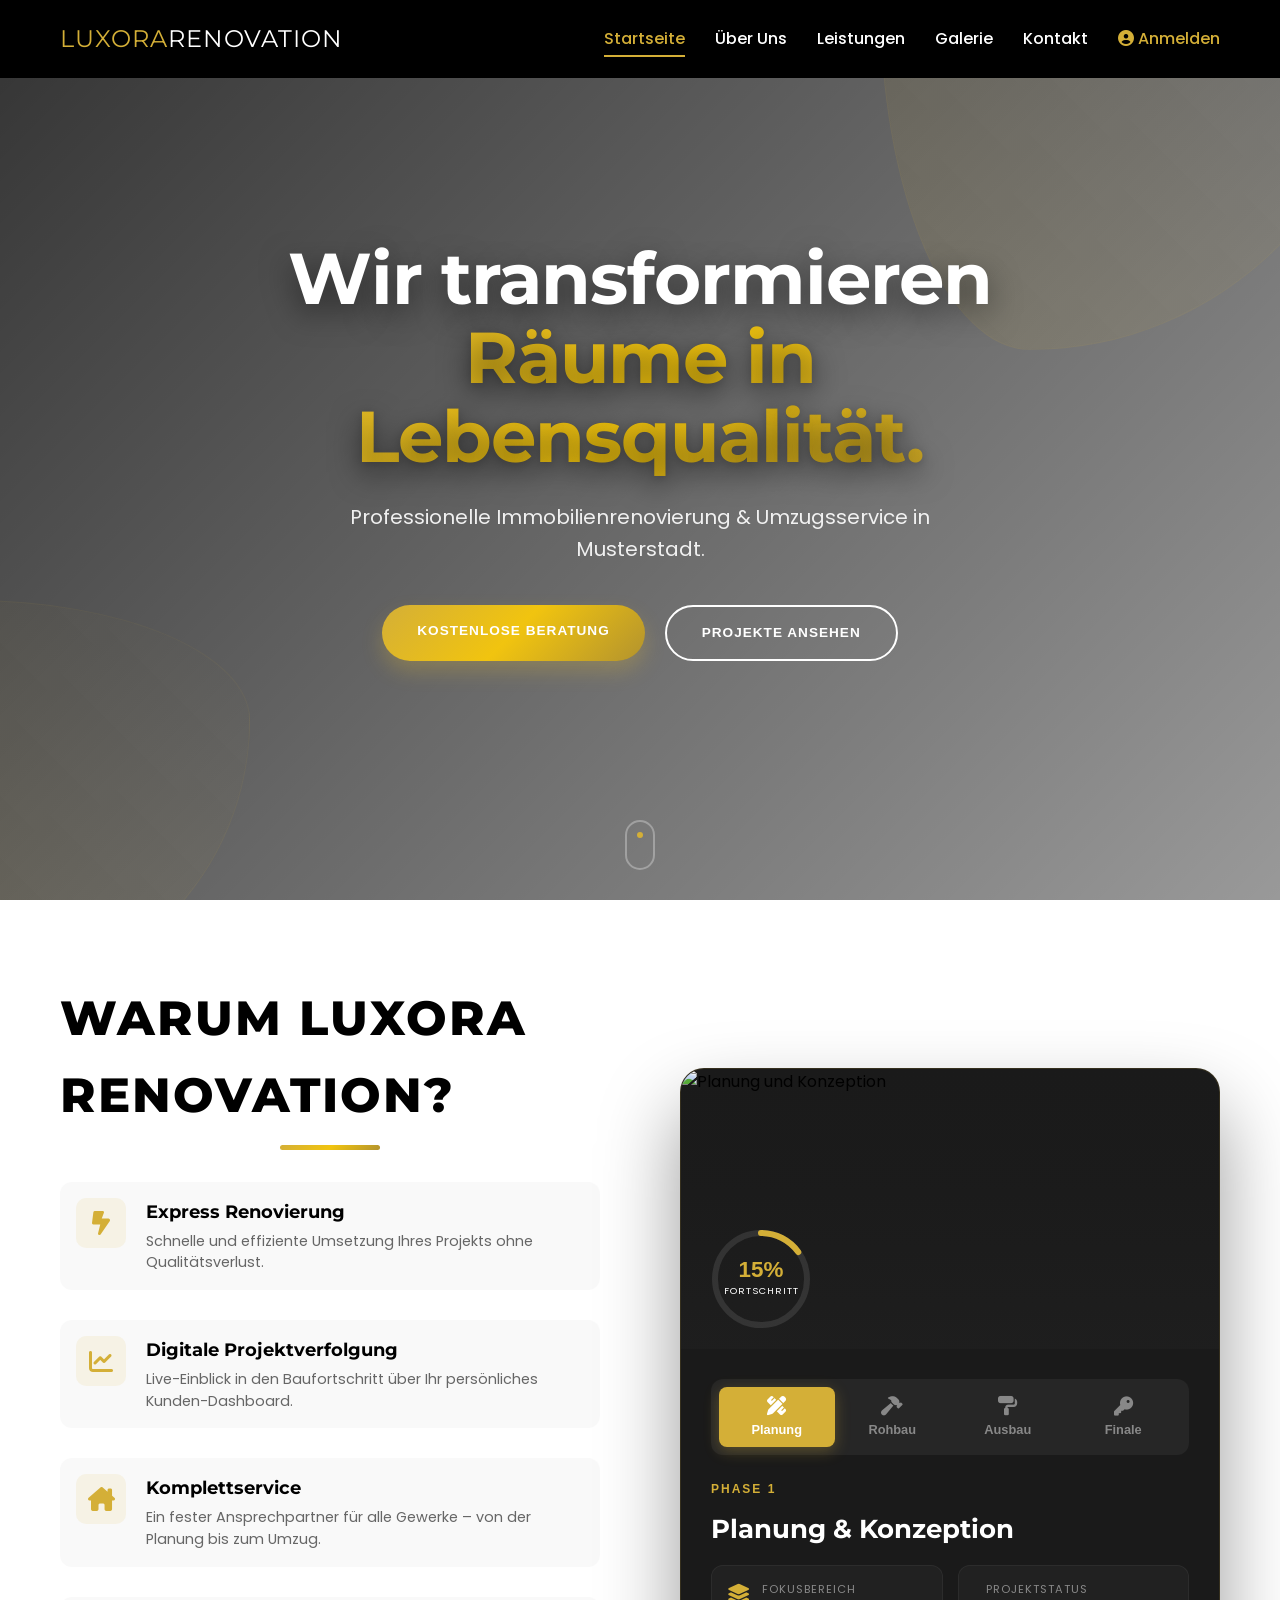
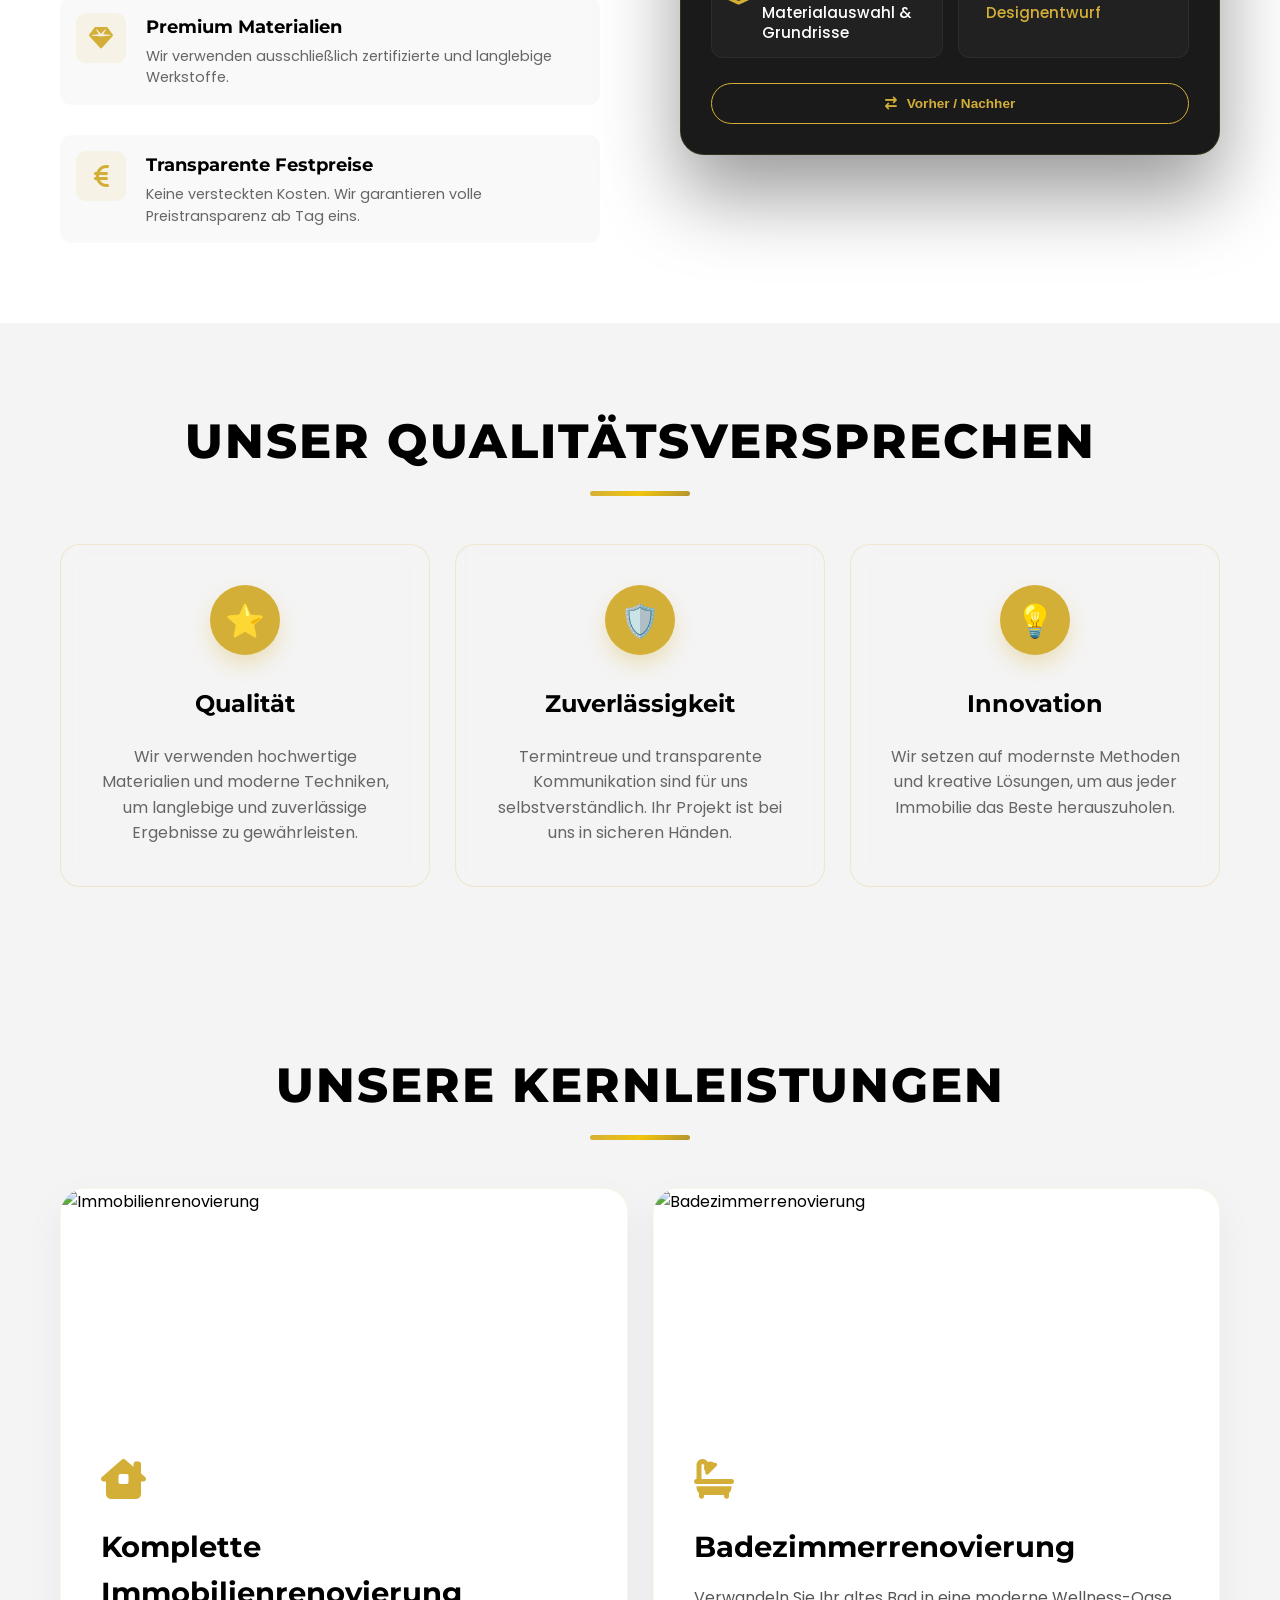
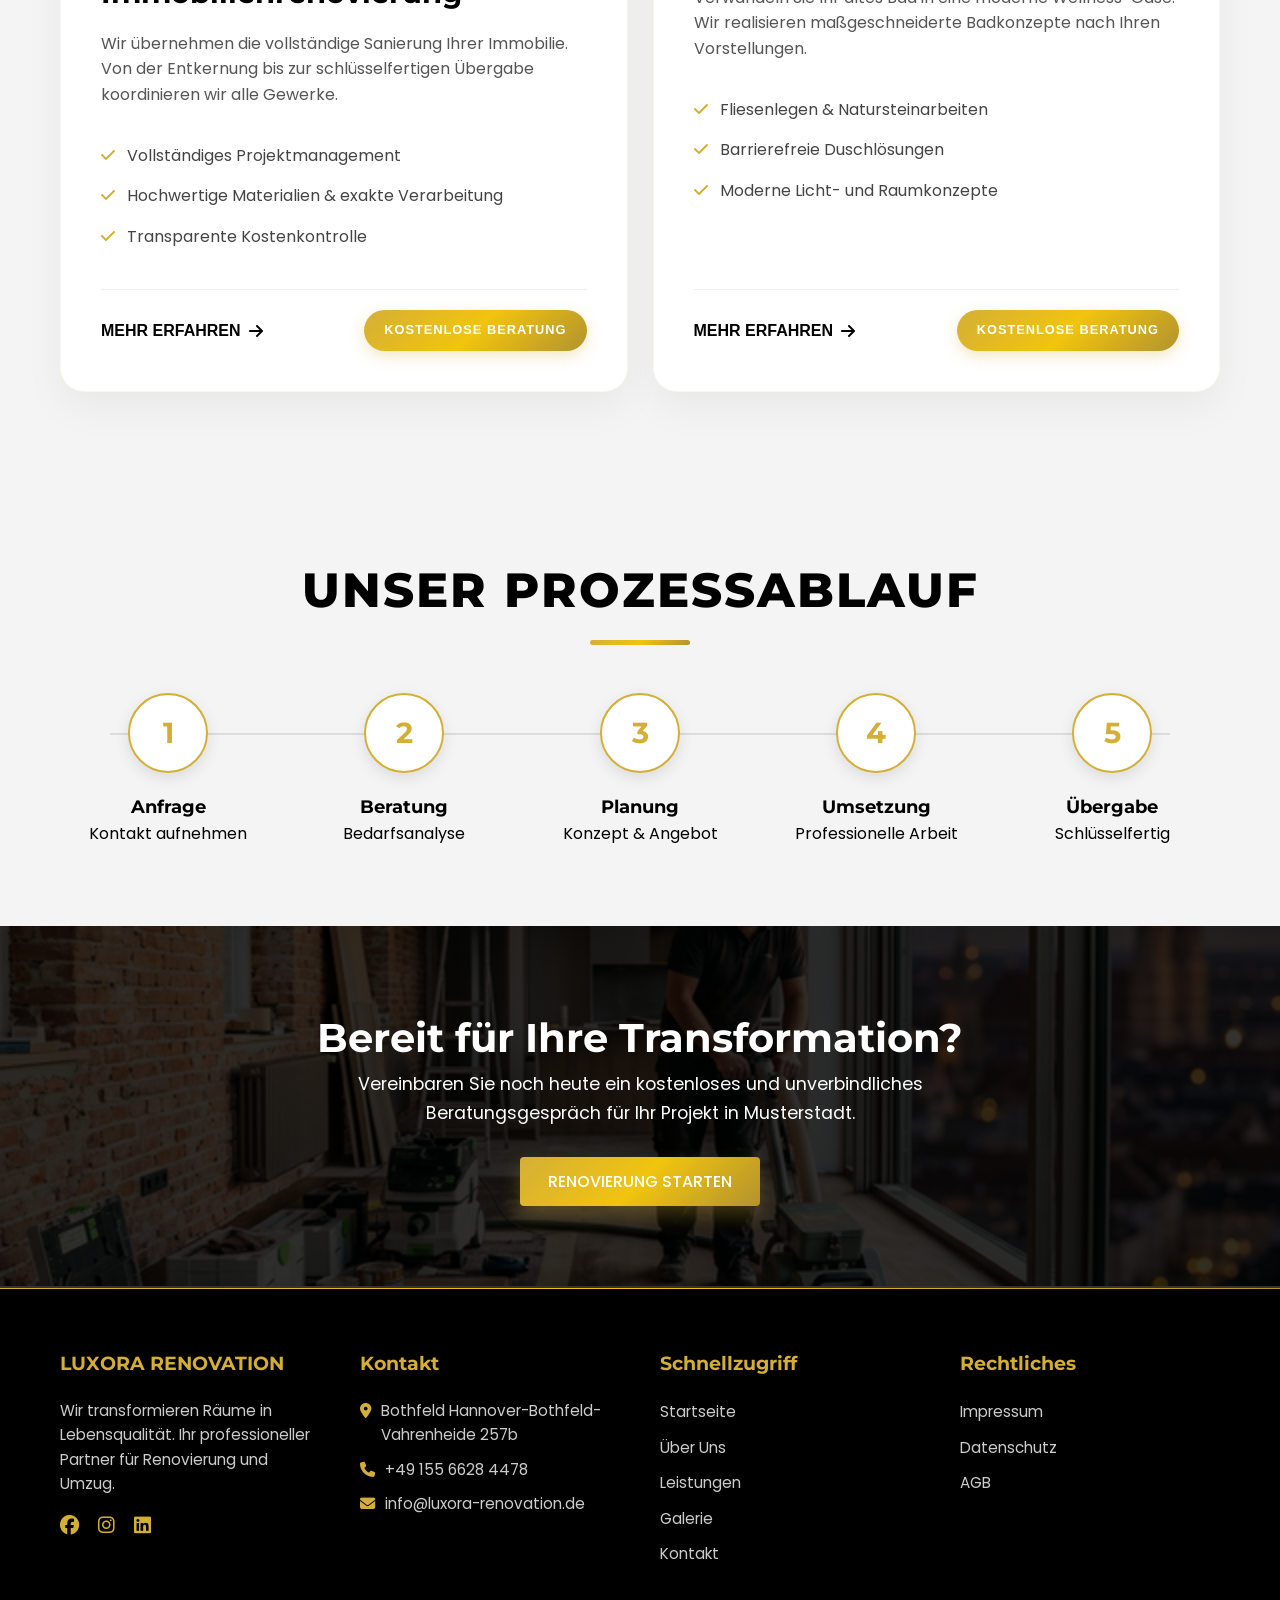
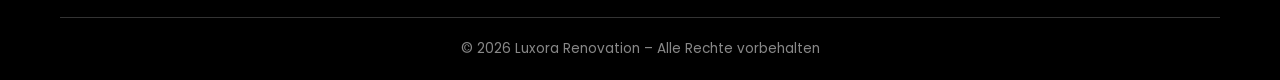
==== commit 11064c1b: "feat: upgrade interactive graphic and update global address" ====
--- a/index.html
+++ b/index.html
@@ -118,40 +118,69 @@
                     </div>
                 </div>
 
-                <div class="advantages-graphic">
-                    <div class="renovierungs-dashboard">
-                        <div class="dashboard-container">
-                            <!-- Phasen Navigation -->
-                            <div class="phasen-navigation">
-                                <button data-phase="planung" class="aktiv">Planung</button>
-                                <button data-phase="rohbau">Rohbau</button>
-                                <button data-phase="innenausbau">Innenausbau</button>
-                                <button data-phase="schluesselfertig">Schlüsselfertig</button>
-                            </div>
-
-                            <!-- Dashboard Karte -->
-                            <div class="dashboard-karte">
-                                <div class="projekt-status">
-                                    <h3><i class="fa-solid fa-clock-rotate-left"></i> Aktuelle Phase:</h3>
-                                    <p id="phasen-text">Planung</p>
-                                </div>
-
-                                <div class="material-status">
-                                    <h3><i class="fa-solid fa-layer-group"></i> Materialstatus:</h3>
-                                    <p id="material-text">Materialauswahl wird finalisiert</p>
-                                </div>
-
-                                <div class="fortschritt">
-                                    <h3><i class="fa-solid fa-bars-progress"></i> Projektfortschritt:</h3>
-                                    <div class="fortschritt-balken">
-                                        <div id="fortschritt-wert" style="width: 10%;"></div>
+                    <div class="renovierungs-dashboard premium-interactive">
+                        <div class="dashboard-visual">
+                            <img id="phase-image" src="https://images.unsplash.com/photo-1503387762-592deb58ef4e?q=80&w=1000&auto=format&fit=crop" alt="Planung und Konzeption" class="phase-image active">
+                            <div class="visual-overlay">
+                                <div class="progression-ring">
+                                    <svg viewBox="0 0 100 100">
+                                        <circle class="ring-bg" cx="50" cy="50" r="46"></circle>
+                                        <circle class="ring-progress" cx="50" cy="50" r="46" id="ring-progress"></circle>
+                                    </svg>
+                                    <div class="ring-content">
+                                        <span class="ring-value" id="ring-text">15%</span>
+                                        <span class="ring-label">Fortschritt</span>
                                     </div>
                                 </div>
-
-                                <!-- Vorher Nachher Umschalter -->
-                                <div class="vorher-nachher">
-                                    <button id="toggleZustand">VORHER</button>
-                                    <div id="zustandAnzeige">Unrenovierter Zustand</div>
+                            </div>
+                        </div>
+                        
+                        <div class="dashboard-info-container">
+                            <div class="phasen-navigation-modern">
+                                <button data-phase="planung" class="aktiv">
+                                    <i class="fa-solid fa-pen-ruler"></i>
+                                    <span>Planung</span>
+                                </button>
+                                <button data-phase="rohbau">
+                                    <i class="fa-solid fa-hammer"></i>
+                                    <span>Rohbau</span>
+                                </button>
+                                <button data-phase="innenausbau">
+                                    <i class="fa-solid fa-paint-roller"></i>
+                                    <span>Ausbau</span>
+                                </button>
+                                <button data-phase="schluesselfertig">
+                                    <i class="fa-solid fa-key"></i>
+                                    <span>Finale</span>
+                                </button>
+                            </div>
+
+                            <div class="phase-details-modern">
+                                <span class="phase-subtitle" id="phasen-subtitle">Phase 1</span>
+                                <h3 id="phasen-text" class="glowing-text">Planung & Konzeption</h3>
+                                
+                                <div class="detail-cards">
+                                    <div class="detail-card">
+                                        <i class="fa-solid fa-layer-group"></i>
+                                        <div class="card-text">
+                                            <span class="label">Fokusbereich</span>
+                                            <p id="material-text">Materialauswahl & Grundrisse</p>
+                                        </div>
+                                    </div>
+                                    <div class="detail-card">
+                                        <i class="fa-solid fa-camera-viewfinder"></i>
+                                        <div class="card-text">
+                                            <span class="label">Projektstatus</span>
+                                            <p id="zustandAnzeige" class="highlight-status">Designentwurf</p>
+                                        </div>
+                                    </div>
+                                </div>
+                                
+                                <div class="action-row">
+                                    <button class="btn-dashboard-action" id="toggleZustand">
+                                        <i class="fa-solid fa-arrow-right-arrow-left"></i>
+                                        <span>Vorher / Nachher</span> 
+                                    </button>
                                 </div>
                             </div>
                         </div>
@@ -309,8 +338,7 @@
 
                 <div class="footer-col">
                     <h3>Kontakt</h3>
-                    <p><i class="fa-solid fa-location-dot"></i> Bothfeld Hannover-Bothfeld-Vahrenheide 8852.411078,
-                        9.784665</p>
+                    <p><i class="fa-solid fa-location-dot"></i> Bothfeld Hannover-Bothfeld-Vahrenheide 257b</p>
                     <p><i class="fa-solid fa-phone"></i> +49 155 6628 4478</p>
                     <p><i class="fa-solid fa-envelope"></i> <a
                             href="mailto:info@webtech-agentur.de">info@luxora-renovation.de</a></p>
--- a/css/styles.css
+++ b/css/styles.css
@@ -484,154 +484,243 @@
     line-height: 1.5;
 }
 
-/* Interactive Dashboard Redesign */
-.renovierungs-dashboard {
-    perspective: 1000px;
-}
-
-.dashboard-container {
+/* Interactive Dashboard Redesign - Premium Quality */
+.premium-interactive {
     background: var(--dark-gray);
-    border-radius: 20px;
+    border-radius: 24px;
+    overflow: hidden;
+    box-shadow: 0 40px 80px rgba(0, 0, 0, 0.4);
+    display: flex;
+    flex-direction: column;
+    border: 1px solid rgba(212, 175, 55, 0.15);
+}
+
+.dashboard-visual {
+    position: relative;
+    height: 280px;
+    width: 100%;
+    overflow: hidden;
+}
+
+.dashboard-visual img.phase-image {
+    width: 100%;
+    height: 100%;
+    object-fit: cover;
+    transition: opacity 0.8s ease, transform 1.2s ease;
+}
+
+.dashboard-visual .visual-overlay {
+    position: absolute;
+    top: 0;
+    left: 0;
+    width: 100%;
+    height: 100%;
+    background: linear-gradient(0deg, rgba(30,30,30,0.95) 0%, rgba(30,30,30,0.2) 60%, rgba(30,30,30,0) 100%);
+    display: flex;
+    align-items: flex-end;
+    padding: 20px 30px;
+}
+
+.progression-ring {
+    position: relative;
+    width: 100px;
+    height: 100px;
+}
+
+.progression-ring svg {
+    width: 100%;
+    height: 100%;
+    transform: rotate(-90deg);
+}
+
+.progression-ring circle {
+    fill: none;
+    stroke-width: 6;
+    stroke-linecap: round;
+}
+
+.progression-ring .ring-bg {
+    stroke: rgba(255, 255, 255, 0.1);
+}
+
+.progression-ring .ring-progress {
+    stroke: var(--primary-color);
+    stroke-dasharray: 289; /* 2 * PI * r where r=46 -> approx 289 */
+    stroke-dashoffset: 289;
+    transition: stroke-dashoffset 1.5s cubic-bezier(0.175, 0.885, 0.32, 1.275);
+}
+
+.ring-content {
+    position: absolute;
+    top: 50%;
+    left: 50%;
+    transform: translate(-50%, -50%);
+    text-align: center;
+}
+
+.ring-value {
+    display: block;
+    color: var(--primary-color);
+    font-size: 1.4rem;
+    font-weight: 700;
+    line-height: 1;
+}
+
+.ring-label {
+    display: block;
+    color: var(--white);
+    font-size: 0.6rem;
+    text-transform: uppercase;
+    letter-spacing: 1px;
+    margin-top: 2px;
+}
+
+.dashboard-info-container {
     padding: 30px;
-    box-shadow: 0 40px 80px rgba(0, 0, 0, 0.3);
-    border: 1px solid rgba(212, 175, 55, 0.1);
-    transform: rotateY(-5deg);
-    transition: transform 0.5s ease;
-}
-
-.dashboard-container:hover {
-    transform: rotateY(0deg) scale(1.02);
-}
-
-.phasen-navigation {
+    display: flex;
+    flex-direction: column;
+    gap: 25px;
+}
+
+.phasen-navigation-modern {
     display: flex;
     justify-content: space-between;
-    gap: 10px;
-    margin-bottom: 30px;
     background: rgba(255, 255, 255, 0.05);
-    padding: 10px;
     border-radius: 12px;
-}
-
-.phasen-navigation button {
+    padding: 8px;
+}
+
+.phasen-navigation-modern button {
     flex: 1;
     background: transparent;
     border: none;
     color: #888;
     padding: 10px 5px;
-    font-size: 0.75rem;
+    font-size: 0.8rem;
     font-weight: 600;
     cursor: pointer;
     border-radius: 8px;
     transition: all 0.3s ease;
-    white-space: nowrap;
-}
-
-.phasen-navigation button.aktiv {
+    display: flex;
+    flex-direction: column;
+    align-items: center;
+    gap: 6px;
+}
+
+.phasen-navigation-modern button.aktiv {
     background: var(--primary-color);
     color: var(--white);
     box-shadow: 0 4px 15px rgba(212, 175, 55, 0.3);
 }
 
-.dashboard-karte {
+.phasen-navigation-modern button i {
+    font-size: 1.2rem;
+}
+
+.phase-details-modern {
     display: flex;
     flex-direction: column;
-    gap: 20px;
-}
-
-.dashboard-karte h3 {
+    gap: 15px;
+}
+
+.phase-details-modern .phase-subtitle {
+    font-size: 0.75rem;
+    color: var(--primary-color);
+    text-transform: uppercase;
+    letter-spacing: 2px;
+    font-weight: 600;
+}
+
+.phase-details-modern h3 {
+    color: var(--white);
+    font-size: 1.6rem;
+    margin-bottom: 5px;
+    line-height: 1.2;
+}
+
+.detail-cards {
+    display: grid;
+    grid-template-columns: 1fr 1fr;
+    gap: 15px;
+}
+
+.detail-card {
+    background: rgba(255, 255, 255, 0.03);
+    border: 1px solid rgba(255, 255, 255, 0.05);
+    border-radius: 12px;
+    padding: 15px;
+    display: flex;
+    align-items: flex-start;
+    gap: 12px;
+    transition: transform 0.3s ease, background 0.3s ease;
+}
+
+.detail-card:hover {
+    background: rgba(255, 255, 255, 0.06);
+    transform: translateY(-2px);
+}
+
+.detail-card i {
+    color: var(--primary-color);
+    font-size: 1.3rem;
+    margin-top: 3px;
+}
+
+.detail-card .label {
+    display: block;
     color: #888;
     font-size: 0.7rem;
     text-transform: uppercase;
     letter-spacing: 1px;
-    margin-bottom: 8px;
-    display: flex;
-    align-items: center;
-    gap: 8px;
-}
-
-.dashboard-karte h3 i {
+    margin-bottom: 4px;
+}
+
+.detail-card p {
+    color: var(--white);
+    font-size: 0.95rem;
+    font-weight: 500;
+    line-height: 1.3;
+}
+
+.highlight-status {
+    color: var(--primary-color) !important;
+}
+
+.action-row {
+    margin-top: 10px;
+    display: flex;
+}
+
+.btn-dashboard-action {
+    background: transparent;
+    border: 1px solid var(--primary-color);
     color: var(--primary-color);
-}
-
-.dashboard-karte p {
-    color: var(--white);
-    font-size: 1.1rem;
-    font-weight: 500;
-}
-
-.fortschritt-balken {
-    width: 100%;
-    height: 12px;
-    background: rgba(255, 255, 255, 0.05);
-    border-radius: 6px;
-    overflow: hidden;
-    margin-top: 10px;
-}
-
-#fortschritt-wert {
-    height: 100%;
-    background: linear-gradient(90deg, var(--primary-color), #f1c40f);
-    width: 10%;
-    transition: width 0.8s cubic-bezier(0.175, 0.885, 0.32, 1.275);
-    position: relative;
-    box-shadow: 0 0 10px rgba(212, 175, 55, 0.5);
-}
-
-.vorher-nachher {
-    margin-top: 10px;
-    display: flex;
-    align-items: center;
-    gap: 20px;
-    padding: 15px;
-    background: rgba(255, 255, 255, 0.03);
-    border-radius: 12px;
-    border: 1px dashed rgba(212, 175, 55, 0.3);
-}
-
-#toggleZustand {
-    background: transparent;
-    border: 2px solid var(--primary-color);
-    color: var(--primary-color);
-    padding: 6px 15px;
-    border-radius: 20px;
-    font-size: 0.75rem;
-    font-weight: 700;
+    padding: 12px 25px;
+    border-radius: 30px;
+    font-size: 0.85rem;
+    font-weight: 600;
     cursor: pointer;
     transition: all 0.3s ease;
-}
-
-#toggleZustand:hover {
+    display: flex;
+    align-items: center;
+    justify-content: center;
+    gap: 10px;
+    flex: 1;
+}
+
+.btn-dashboard-action:hover {
     background: var(--primary-color);
     color: var(--white);
-}
-
-#zustandAnzeige {
-    font-size: 0.85rem;
-    color: #bbb;
-    font-style: italic;
+    box-shadow: 0 4px 15px rgba(212, 175, 55, 0.4);
 }
 
 @media (max-width: 768px) {
-    .dashboard-container {
-        transform: none !important;
-        padding: 20px;
-    }
-
-    .phasen-navigation {
-        flex-wrap: wrap;
-        gap: 5px;
-    }
-
-    .phasen-navigation button {
-        flex: 1 1 45%;
-        font-size: 0.7rem;
-    }
-
-    .vorher-nachher {
-        flex-direction: column;
-        align-items: flex-start;
-        gap: 10px;
+    .detail-cards {
+        grid-template-columns: 1fr;
+    }
+    
+    .dashboard-visual {
+        height: 220px;
     }
 }
 
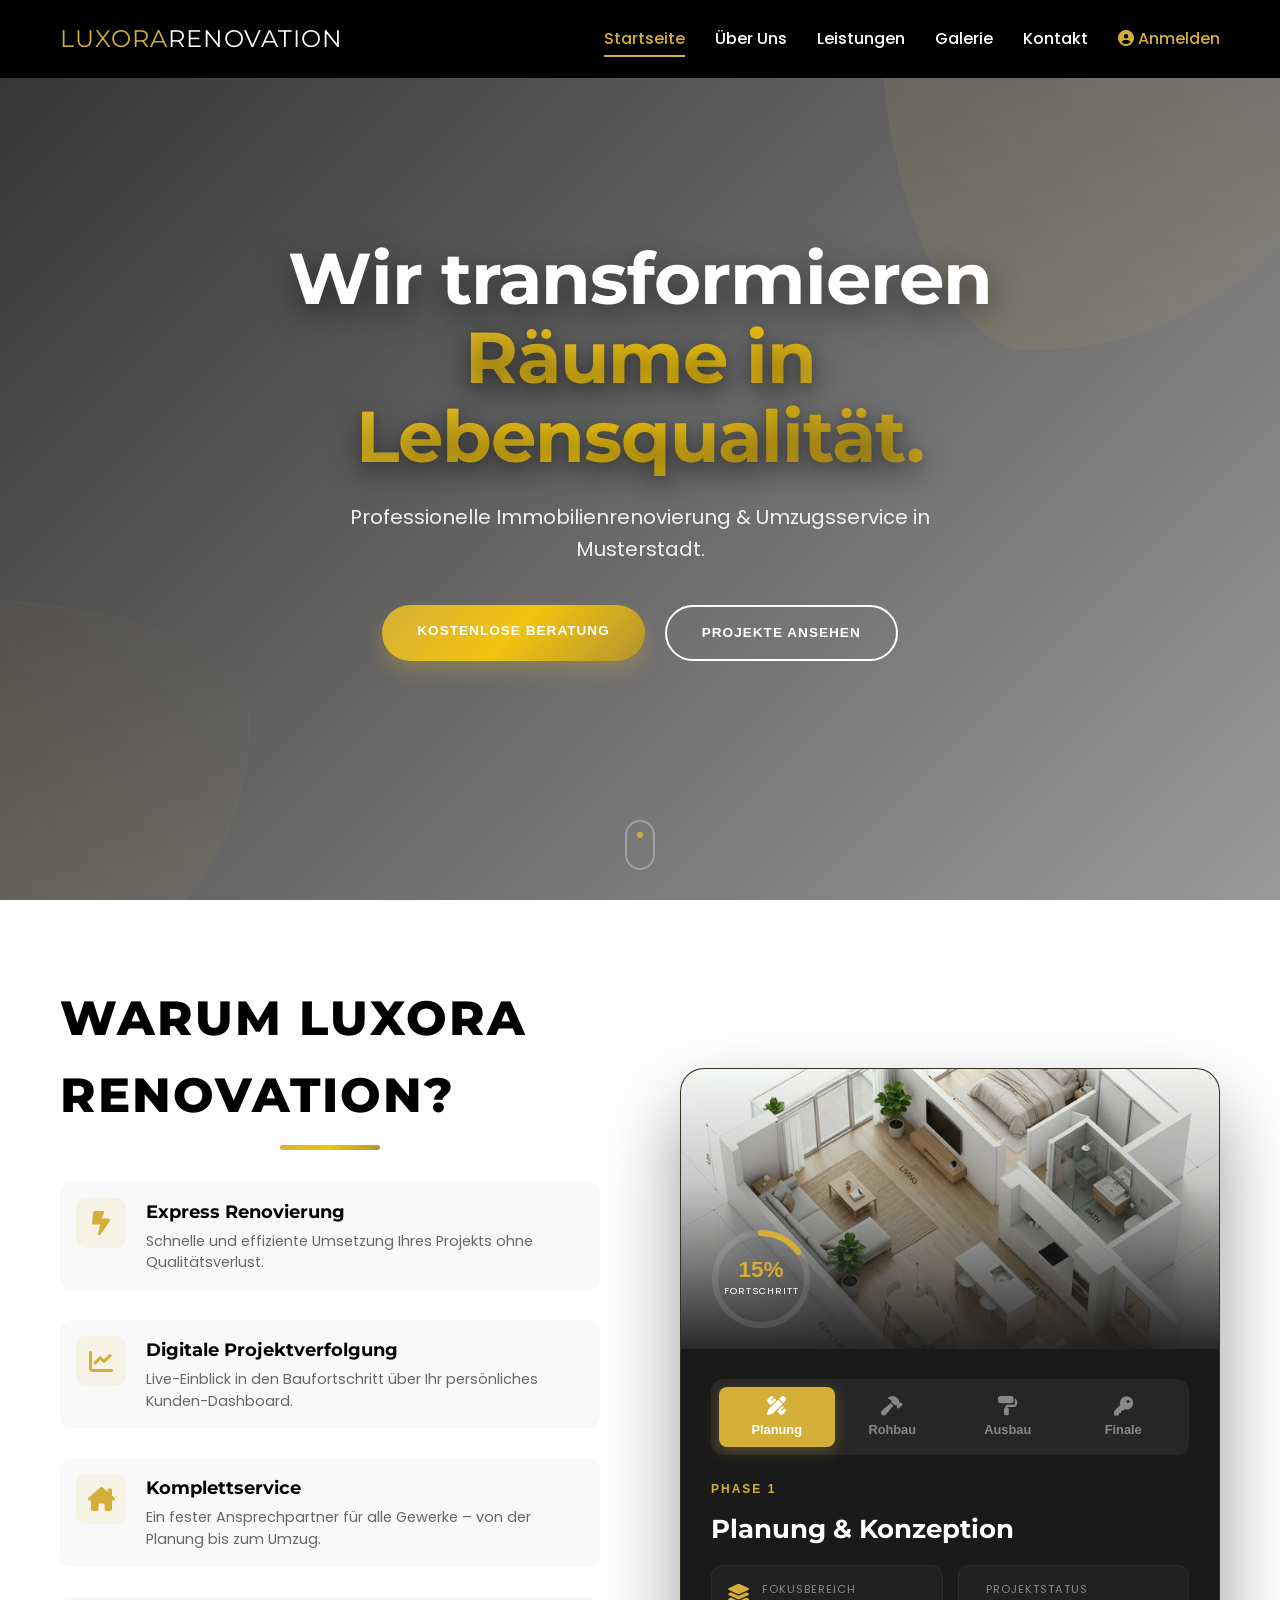
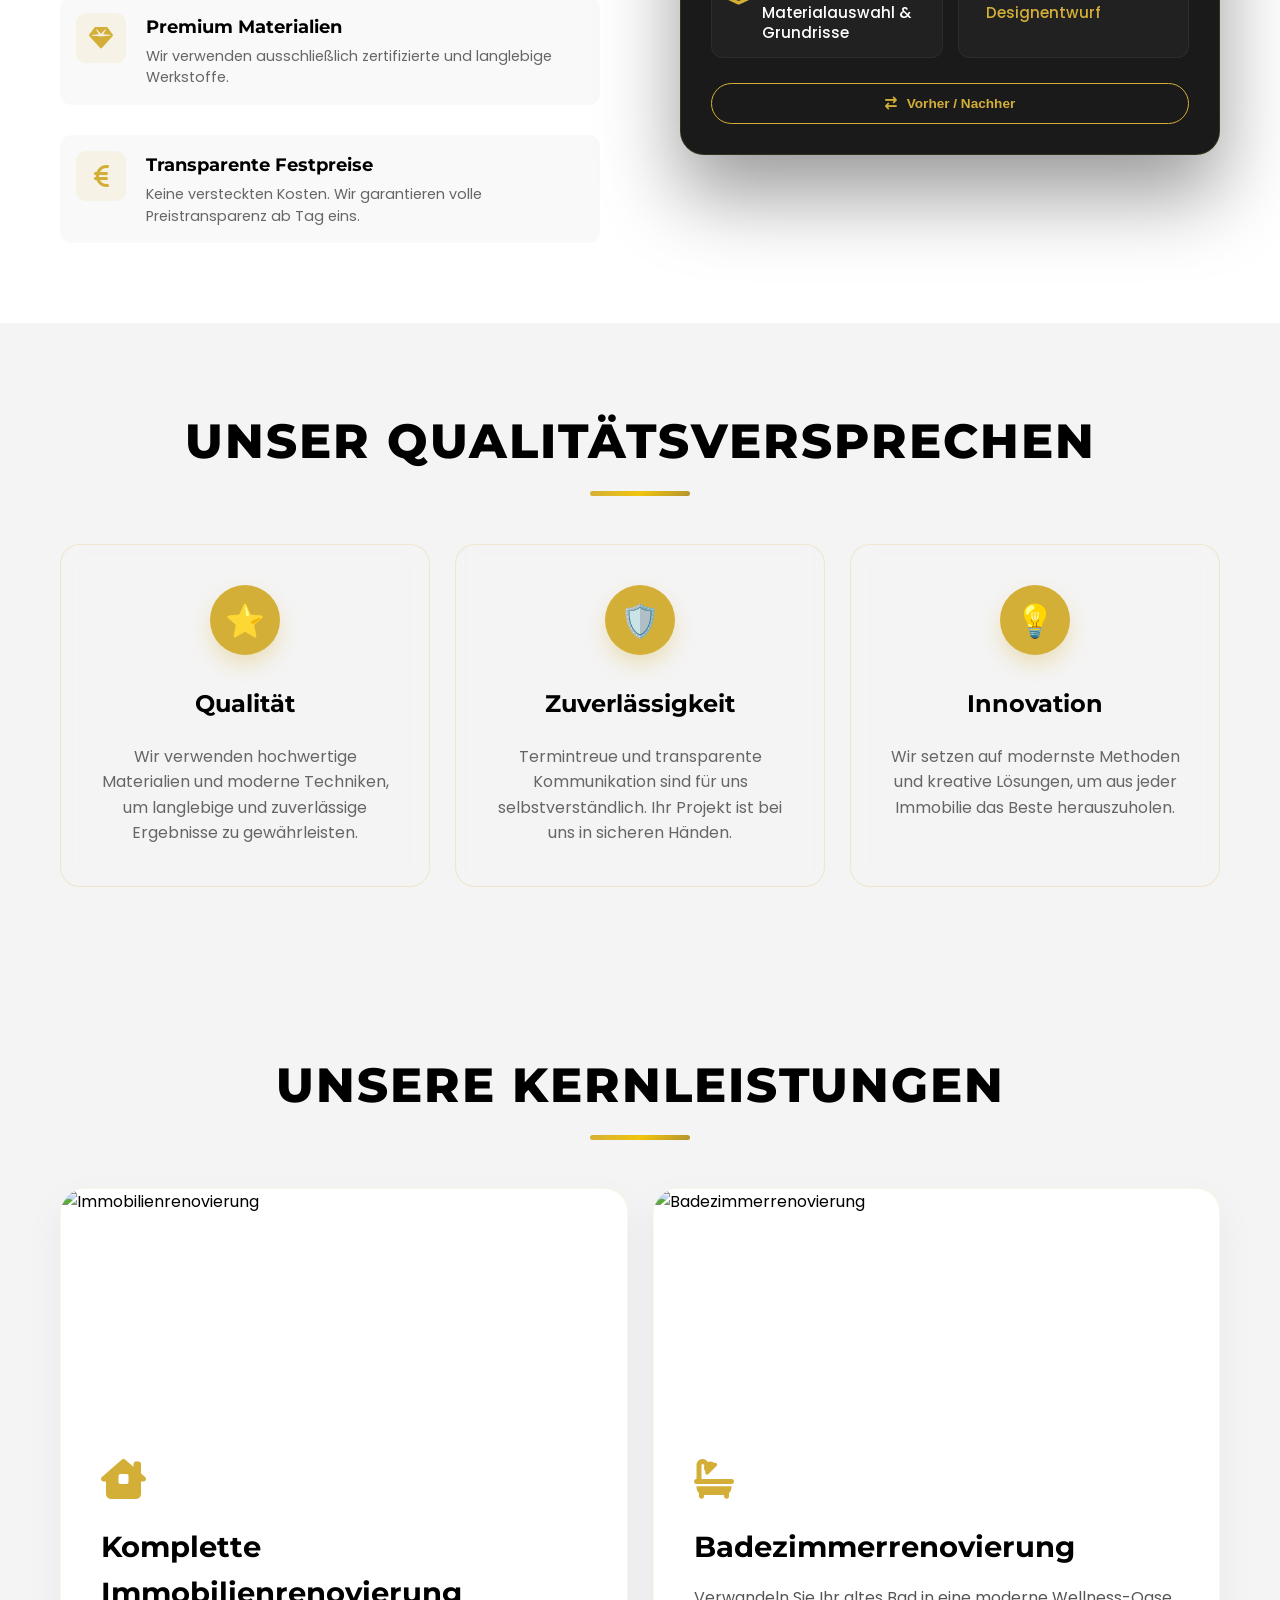
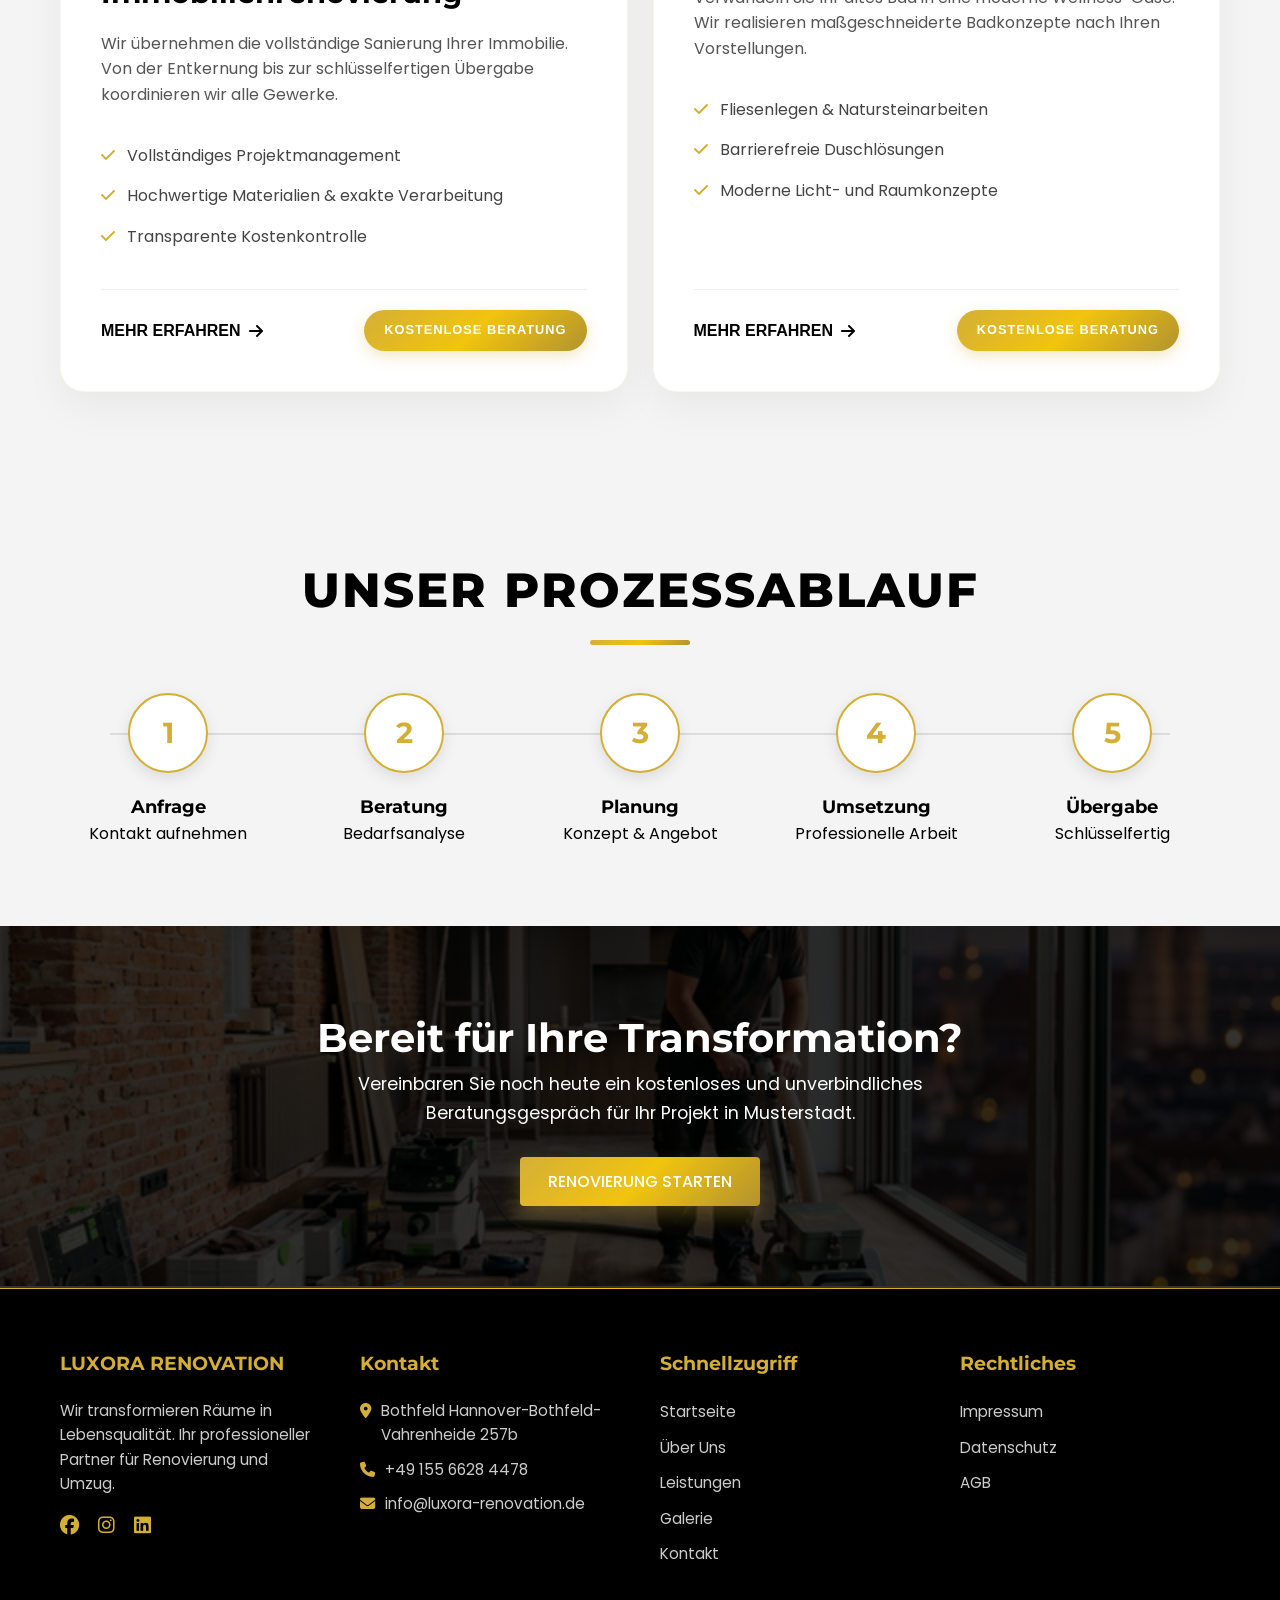
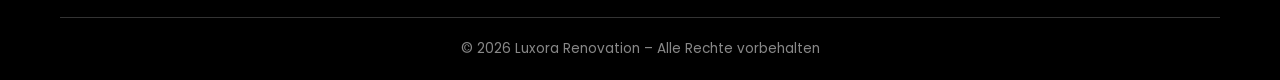
==== commit 4899c5f3: "fix: replace external unsplash images with generated local images for interactive graphic" ====
--- a/index.html
+++ b/index.html
@@ -120,7 +120,7 @@
 
                     <div class="renovierungs-dashboard premium-interactive">
                         <div class="dashboard-visual">
-                            <img id="phase-image" src="https://images.unsplash.com/photo-1503387762-592deb58ef4e?q=80&w=1000&auto=format&fit=crop" alt="Planung und Konzeption" class="phase-image active">
+                            <img id="phase-image" src="images/planung_nachher.png" alt="Planung und Konzeption" class="phase-image active">
                             <div class="visual-overlay">
                                 <div class="progression-ring">
                                     <svg viewBox="0 0 100 100">
